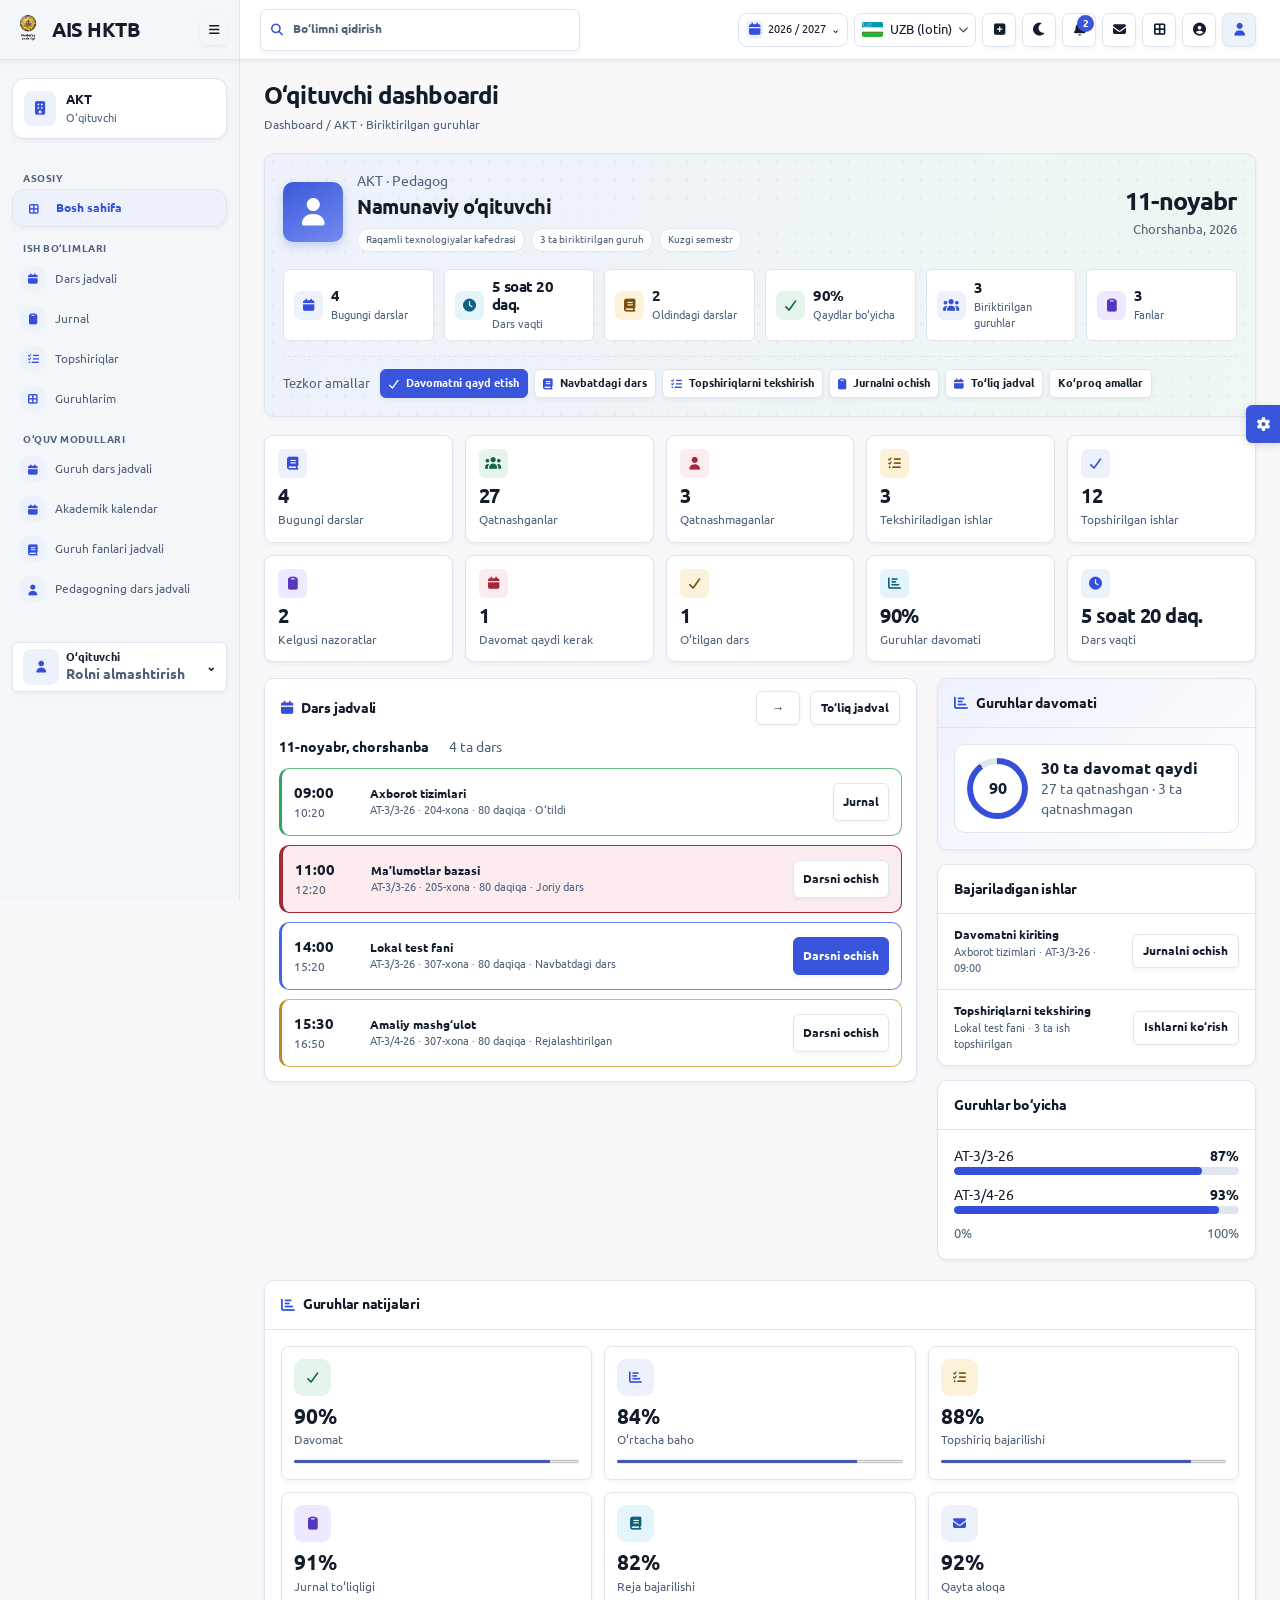
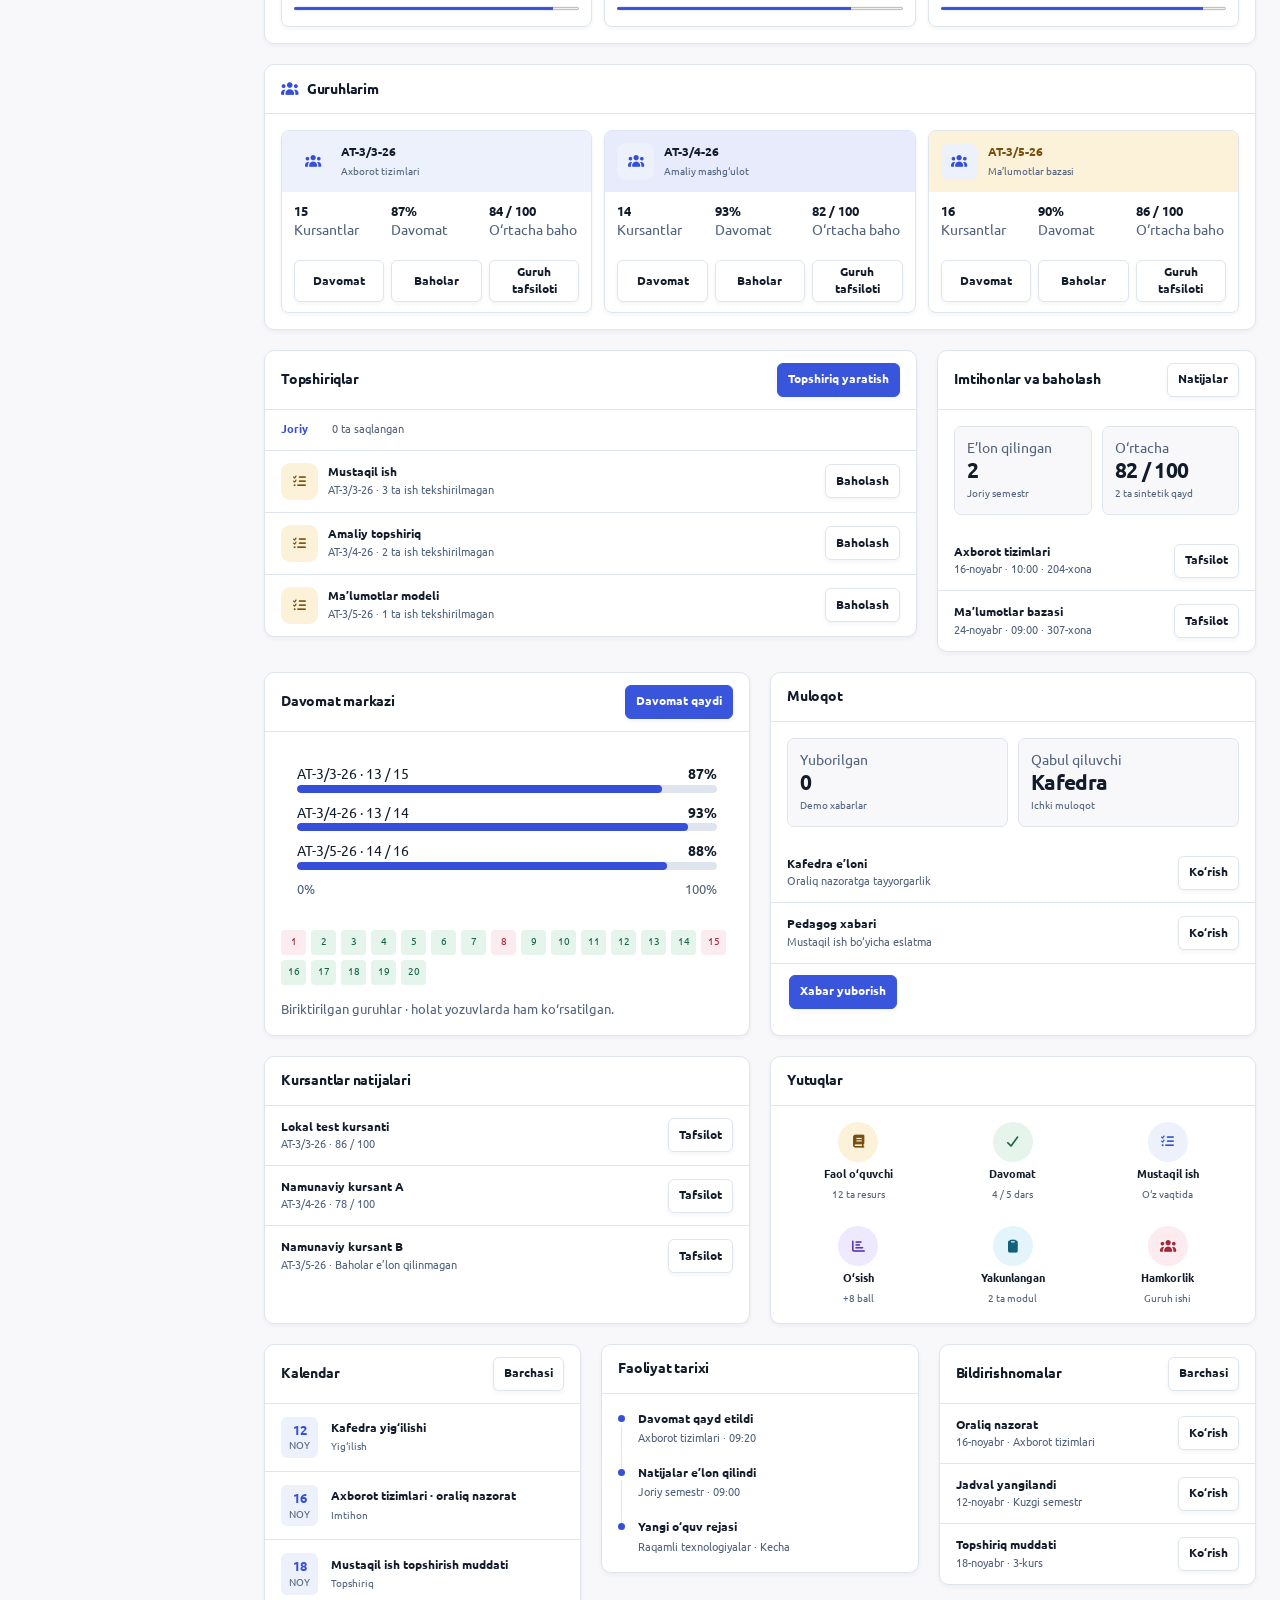
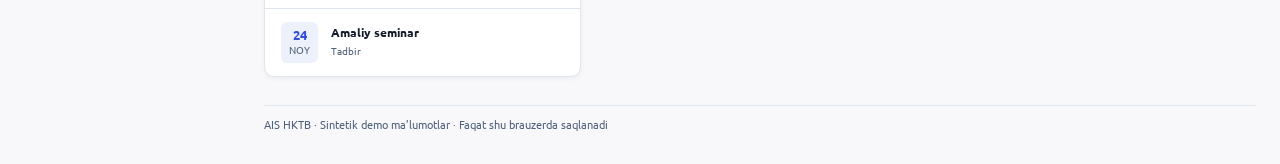
==== v0-export/index.html @ c4a70e9d "Add offline AIS dashboards, role-scoped modules and export bundle" ====
<!doctype html>
<html lang="uz">
  <meta charset="utf-8" />
  <meta name="viewport" content="width=device-width,initial-scale=1" />
  <title>AIS HKTB · Ta’lim boshqaruvi</title>
  <meta
    name="description"
    content="AIS HKTB — 12 rol, o‘quv modullari va mahalliy demo ma’lumotlari bilan internetsiz ishlaydigan ta’lim boshqaruvi prototipi."
  />
  <meta name="theme-color" content="#354fdb" />
  <style>
    @font-face {
      font-family: Ubuntu;
      src: url("assets/fonts/Ubuntu-Regular.woff2");
    }
    @font-face {
      font-family: Ubuntu;
      src: url("assets/fonts/Ubuntu-Bold.woff2");
      font-weight: 700;
    }
    :root {
      color-scheme: light;
      --bg: #f6f4f9;
      --paper: #fff;
      --ink: #231b32;
      --muted: #62576f;
      --line: #e2dce9;
      --accent: #6338a3;
      --soft: #efe7fa;
      --good: #235c48;
      --green: #e2f2e9;
      --warn: #785119;
      --amber: #faefd9;
      --rail: #ede8f3;
    }
    :root[data-night] {
      color-scheme: dark;
      --bg: #191521;
      --paper: #241e2e;
      --ink: #f4edf9;
      --muted: #c7bad3;
      --line: #463951;
      --accent: #dec3ff;
      --soft: #38274d;
      --good: #b8ead3;
      --green: #244435;
      --warn: #f9dda6;
      --amber: #493920;
      --rail: #211a2b;
    }
    * {
      box-sizing: border-box;
    }
    body {
      margin: 0;
      background: var(--bg);
      color: var(--ink);
      font:
        15px/1.48 Ubuntu,
        system-ui,
        sans-serif;
    }
    button,
    input,
    select,
    textarea {
      font: inherit;
      color: inherit;
    }
    button {
      cursor: pointer;
    }
    button,
    a,
    input,
    select,
    textarea,
    summary {
      outline-offset: 3px;
    }
    :focus-visible {
      outline: 2px solid var(--accent);
    }
    [hidden] {
      display: none !important;
    }
    a {
      color: var(--accent);
    }
    p,
    h1,
    h2,
    h3,
    dl,
    dd {
      margin: 0;
    }
    p + p {
      margin-top: 0.7em;
    }
    h1 {
      font-size: clamp(2.05rem, 4.5vw, 3.25rem);
      letter-spacing: -0.055em;
      line-height: 1.03;
      overflow-wrap: anywhere;
    }
    h2 {
      font-size: 1.2rem;
      letter-spacing: -0.025em;
    }
    h3 {
      font-size: 1rem;
    }
    small,
    .muted {
      color: var(--muted);
    }
    small {
      font-size: 0.85rem;
    }
    .skip {
      position: absolute;
      top: 8px;
      left: -500px;
      z-index: 9;
      background: var(--paper);
      padding: 12px;
    }
    .skip:focus {
      left: 10px;
    }
    .top {
      position: sticky;
      top: 0;
      z-index: 3;
      background: var(--paper);
      border-bottom: 1px solid var(--line);
      display: flex;
      align-items: center;
      justify-content: space-between;
      gap: 12px;
      padding: 8px clamp(12px, 2.6vw, 38px);
    }
    .brand,
    .tools,
    .cluster,
    .section-head,
    .titlebar,
    .tabs,
    .languages summary,
    .languages button {
      display: flex;
      align-items: center;
      gap: 10px;
    }
    .brand {
      font-weight: 700;
      white-space: nowrap;
    }
    .brand img {
      object-fit: contain;
    }
    .tools {
      flex-wrap: wrap;
      justify-content: flex-end;
    }
    .tools select {
      max-width: 310px;
    }
    .tools select,
    .btn,
    .languages summary,
    input,
    textarea {
      border: 1px solid var(--line);
      background: var(--paper);
      border-radius: 9px;
      min-height: 44px;
      padding: 8px 12px;
    }
    .btn {
      display: inline-flex;
      align-items: center;
      justify-content: center;
      gap: 7px;
      text-align: center;
      text-decoration: none;
      font-weight: 700;
    }
    .btn:hover,
    .languages button:hover,
    .nav button:hover {
      background: var(--soft);
      color: var(--ink);
    }
    .primary {
      background: #6338a3;
      color: #fff;
      border-color: #6338a3;
    }
    .primary:hover {
      background: #542991;
      color: #fff;
    }
    .plain {
      color: var(--accent);
    }
    .icon {
      min-width: 44px;
      padding: 7px;
      font-size: 1.15rem;
    }
    .period {
      font-size: 0.82rem;
      white-space: nowrap;
      color: var(--muted);
    }
    .flag {
      object-fit: cover;
      border-radius: 2px;
    }
    .languages {
      position: relative;
    }
    .languages summary {
      cursor: pointer;
      list-style: none;
      white-space: nowrap;
    }
    .languages summary::-webkit-details-marker {
      display: none;
    }
    .languages .options {
      position: absolute;
      right: 0;
      top: calc(100% + 6px);
      min-width: 155px;
      background: var(--paper);
      padding: 5px;
      border: 1px solid var(--line);
      border-radius: 10px;
      box-shadow: 0 8px 24px #22133b20;
    }
    .languages button {
      width: 100%;
      min-height: 44px;
      padding: 6px 10px;
      border: 0;
      border-radius: 6px;
      background: transparent;
      text-align: left;
    }
    .frame {
      display: grid;
      grid-template-columns: 218px minmax(0, 1fr);
      min-height: calc(100dvh - 62px);
    }
    .frame.folded {
      grid-template-columns: minmax(0, 1fr);
    }
    .frame.folded aside {
      display: none;
    }
    aside {
      background: var(--rail);
      border-right: 1px solid var(--line);
      padding: 23px 14px;
    }
    .nav {
      display: grid;
      gap: 6px;
    }
    .nav button {
      border: 0;
      border-radius: 8px;
      min-height: 44px;
      text-align: left;
      padding: 8px 10px;
      background: transparent;
      font-weight: 700;
      display: flex;
      align-items: center;
      gap: 9px;
    }
    .nav button[aria-current] {
      background: var(--paper);
      color: var(--accent);
      box-shadow: inset 3px 0 var(--accent);
    }
    .nav b {
      font-size: 1.1rem;
      min-width: 22px;
      text-align: center;
    }
    .role-name {
      margin: 0 9px 17px;
      font-size: 0.85rem;
      color: var(--muted);
    }
    main {
      min-width: 0;
      width: 100%;
      max-width: 1500px;
      margin-inline: auto;
      padding: clamp(18px, 3.5vw, 54px);
      padding-top: 31px;
    }
    .titlebar {
      justify-content: space-between;
      align-items: flex-end;
      flex-wrap: wrap;
      margin: 14px 0 26px;
    }
    .titlebar > div {
      min-width: 0;
    }
    .titlebar p {
      margin-top: 8px;
      color: var(--muted);
    }
    .crumb {
      color: var(--accent);
      font-weight: 700;
      font-size: 0.85rem;
    }
    .grid {
      display: grid;
      grid-template-columns: minmax(0, 1.65fr) minmax(0, 1fr);
      gap: 18px;
      align-items: start;
    }
    .pair {
      grid-template-columns: repeat(2, minmax(0, 1fr));
      align-items: stretch;
    }
    .span {
      grid-column: 1/-1;
    }
    .panel {
      background: var(--paper);
      border: 1px solid var(--line);
      border-radius: 14px;
      min-width: 0;
      overflow: hidden;
    }
    .section-head {
      justify-content: space-between;
      flex-wrap: wrap;
      min-height: 62px;
      padding: 13px 18px;
      border-bottom: 1px solid var(--line);
    }
    .section-head h2 {
      margin-right: auto;
    }
    .body {
      padding: 16px 18px;
    }
    .stack {
      display: grid;
      gap: 18px;
      min-width: 0;
    }
    .bounded {
      max-height: 320px;
      overflow: auto;
      overscroll-behavior: contain;
    }
    .compact {
      max-height: 210px;
    }
    .foot {
      padding: 11px 18px;
      border-top: 1px solid var(--line);
    }
    .notice {
      margin-top: 20px;
      font-size: 0.82rem;
      color: var(--muted);
    }
    .row {
      display: flex;
      align-items: center;
      justify-content: space-between;
      gap: 12px;
      padding: 12px 18px;
      min-height: 56px;
      border-bottom: 1px solid var(--line);
    }
    .row:last-child {
      border-bottom: 0;
    }
    .row > div {
      min-width: 0;
      overflow-wrap: anywhere;
    }
    .row small {
      display: block;
      margin-top: 2px;
    }
    .row .btn {
      flex-shrink: 0;
    }
    .status {
      display: inline-block;
      white-space: nowrap;
      border-radius: 6px;
      padding: 4px 8px;
      font-size: 0.81rem;
      font-weight: 700;
      background: var(--soft);
      color: var(--accent);
    }
    .green {
      background: var(--green);
      color: var(--good);
    }
    .amber {
      background: var(--amber);
      color: var(--warn);
    }
    .facts {
      display: flex;
      flex-wrap: wrap;
      gap: 8px 20px;
      padding: 12px 18px;
      color: var(--muted);
      font-size: 0.9rem;
    }
    .facts strong {
      color: var(--ink);
    }
    .empty {
      padding: 24px 18px;
      color: var(--muted);
    }
    .empty strong {
      display: block;
      color: var(--ink);
    }
    .schedule .section-head {
      background: var(--soft);
    }
    .time-row {
      display: grid;
      grid-template-columns: 68px 1fr auto;
      gap: 15px;
      align-items: center;
      padding: 15px 18px;
      border-bottom: 1px solid var(--line);
      min-height: 80px;
    }
    .time-row time {
      font-size: 1.05rem;
      font-weight: 700;
      font-variant-numeric: tabular-nums;
    }
    .time-row time small,
    .time-row h3 + small {
      display: block;
      font-weight: 400;
    }
    .time-row.featured {
      box-shadow: inset 4px 0 var(--accent);
      background: var(--soft);
    }
    .time-row h3 {
      overflow-wrap: anywhere;
    }
    .measure {
      display: grid;
      gap: 10px;
    }
    .measure label {
      display: flex;
      justify-content: space-between;
      gap: 8px;
      font-size: 0.9rem;
    }
    .measure progress {
      width: 100%;
      height: 8px;
      display: block;
      accent-color: #8756c4;
    }
    .measure .axis {
      display: flex;
      justify-content: space-between;
      color: var(--muted);
      font-size: 0.8rem;
    }
    .feature {
      background: var(--soft);
      padding: 18px;
      border-radius: 12px;
    }
    .feature strong {
      display: block;
      font-size: 2.35rem;
      letter-spacing: -0.06em;
      line-height: 1.15;
    }
    .board {
      display: grid;
      grid-template-columns: repeat(3, minmax(0, 1fr));
      gap: 1px;
      background: var(--line);
    }
    .board > div {
      min-width: 0;
      background: var(--paper);
    }
    .board h3 {
      padding: 12px 18px;
      background: var(--soft);
    }
    .tabs {
      flex-wrap: wrap;
      margin-bottom: 17px;
    }
    .tabs .btn[aria-current] {
      color: var(--accent);
      background: var(--soft);
      border-color: var(--accent);
    }
    .registry {
      overflow: auto;
    }
    .registry table {
      width: 100%;
      border-collapse: collapse;
      text-align: left;
    }
    .registry th,
    .registry td {
      padding: 11px 16px;
      border-bottom: 1px solid var(--line);
    }
    .registry th {
      background: var(--soft);
      font-size: 0.84rem;
    }
    .registry td:first-child {
      overflow-wrap: anywhere;
    }
    .registry tr:last-child td {
      border-bottom: 0;
    }
    .table-scroll {
      max-height: 340px;
      overflow: auto;
    }
    .table-scroll th {
      position: sticky;
      top: 0;
    }
    .search {
      width: min(100%, 270px);
    }
    .map-area {
      display: grid;
      place-items: center;
      position: relative;
      background: var(--soft);
      padding: 10px 12px;
      min-height: 260px;
    }
    .map-area svg {
      display: block;
      width: min(100%, 490px);
      height: 250px;
    }
    .map-area path {
      fill: var(--line);
      stroke: var(--paper);
      stroke-width: 2;
      filter: blur(0.9px);
    }
    .map-area path.highlight {
      fill: #a47bd7;
      stroke: #623e91;
      filter: none;
    }
    .map-area circle {
      fill: #632f9d;
      stroke: white;
      stroke-width: 3;
    }
    .map-area text {
      fill: var(--ink);
      font-weight: 700;
      font-size: 24px;
    }
    .address {
      border-top: 1px solid var(--line);
      padding: 12px 18px;
    }
    .institution-grid {
      grid-template-columns: minmax(0, 1.2fr) minmax(0, 1fr);
      align-items: stretch;
    }
    .institution-grid > .panel {
      display: flex;
      flex-direction: column;
    }
    .map-area {
      flex: 1;
    }
    dialog {
      background: var(--paper);
      color: var(--ink);
      border: 1px solid var(--line);
      border-radius: 14px;
      width: min(550px, calc(100% - 24px));
      max-height: calc(100dvh - 30px);
      padding: 0;
    }
    dialog::backdrop {
      background: #22132b83;
    }
    dialog form label {
      display: grid;
      gap: 6px;
      font-weight: 700;
    }
    dialog textarea {
      width: 100%;
      min-height: 110px;
      resize: vertical;
    }
    .message {
      white-space: pre-wrap;
      overflow-wrap: anywhere;
    }
    .toast {
      color: var(--good);
      font-weight: 700;
      padding: 6px 0;
    }
    .toast:empty {
      display: none;
    }
    @media (max-width: 1080px) {
      .frame {
        grid-template-columns: 180px minmax(0, 1fr);
      }
      .top {
        position: relative;
      }
      .period {
        white-space: normal;
      }
      main {
        padding-inline: 24px;
      }
      .grid {
        gap: 12px;
      }
      .section-head,
      .body,
      .row {
        padding-inline: 13px;
      }
    }
    @media (max-width: 810px) {
      .frame {
        display: block;
      }
      aside {
        border-right: 0;
        border-bottom: 1px solid var(--line);
        padding: 8px 12px;
      }
      .role-name {
        display: none;
      }
      .nav {
        display: flex;
        flex-wrap: wrap;
        gap: 3px;
      }
      .nav button {
        font-size: 0.88rem;
      }
      .grid,
      .pair,
      .institution-grid {
        grid-template-columns: minmax(0, 1fr);
      }
      .span {
        grid-column: auto;
      }
      .top {
        flex-wrap: wrap;
      }
      .tools {
        justify-content: flex-start;
      }
      .tools select {
        max-width: min(300px, 100%);
      }
      main {
        padding-inline: 15px;
      }
      .board {
        grid-template-columns: minmax(0, 1fr);
      }
      .board > div {
        display: grid;
        align-content: start;
      }
      .map-area {
        min-height: 220px;
      }
      .map-area svg {
        height: 220px;
      }
    }
    .map-area svg {
      height: clamp(220px, 26vw, 320px);
    }
    @media (max-width: 420px) {
      .tools select {
        max-width: 100%;
        flex: 1 1 100%;
      }
      .period {
        order: 2;
      }
      .time-row {
        grid-template-columns: 55px minmax(0, 1fr);
        gap: 8px;
        padding-inline: 13px;
      }
      .time-row > .btn {
        grid-column: 2;
        justify-self: start;
      }
      .row {
        flex-wrap: wrap;
      }
      .registry th,
      .registry td {
        padding: 8px 7px;
        font-size: 0.82rem;
      }
      .registry .btn {
        padding-inline: 6px;
      }
      .registry .status {
        white-space: normal;
      }
    }
  </style>
  <link rel="stylesheet" href="base.css" />
  <link rel="stylesheet" href="dashboard.css" />
  <link rel="stylesheet" href="features.css" />
  <a class="skip" href="#main">Asosiy mazmunga o‘tish</a>
  <header class="top">
    <div class="brand-area">
      <div class="brand">
        <img
          src="assets/mo-logo-compact.png"
          width="38"
          height="38"
          alt=""
        /><span>AIS HKTB</span>
      </div>
      <button
        id="toggle"
        class="btn icon"
        type="button"
        aria-label="Yon menyu"
        aria-controls="rail"
        aria-expanded="true"
      >
        <span class="glyph" aria-hidden="true">&#xf0c9;</span>
      </button>
    </div>
    <button
      class="btn global-search"
      type="button"
      data-action="search"
      aria-label="Bo‘limni qidirish"
    >
      <span class="glyph" aria-hidden="true">&#xf002;</span
      ><span>Bo‘limni qidirish</span>
    </button>
    <div class="tools">
      <button
        type="button"
        class="period"
        data-action="period"
        aria-label="O‘quv davrini tanlash"
      >
        <span class="glyph" aria-hidden="true">&#xf133;</span
        ><span id="period-label">2026 / 2027</span
        ><span class="semester" id="period-semester">Kuzgi semestr</span
        ><span aria-hidden="true">⌄</span>
      </button>
      <details class="languages">
        <summary id="language"></summary>
        <div class="options" id="languages"></div>
      </details>
      <button
        class="btn icon"
        type="button"
        data-action="shortcuts"
        aria-label="Tezkor amallar"
      >
        <span class="glyph" aria-hidden="true">&#xf0fe;</span>
      </button>
      <button
        class="btn icon"
        id="theme"
        type="button"
        aria-label="Tungi rejim"
        aria-pressed="false"
      >
        <span class="glyph" aria-hidden="true">&#xf186;</span>
      </button>
      <button
        class="btn icon"
        id="inbox"
        type="button"
        aria-label="Bildirishnomalar"
        hidden
      >
        <span class="glyph" aria-hidden="true">&#xf0f3;</span
        ><span id="unread"></span>
      </button>
      <button
        class="btn icon"
        type="button"
        data-action="messages"
        aria-label="Xabarlar"
      >
        <span class="glyph" aria-hidden="true">&#xf0e0;</span>
      </button>
      <button
        class="btn icon"
        type="button"
        data-action="sections"
        aria-label="Bo‘limlar"
      >
        <span class="glyph" aria-hidden="true">&#xf009;</span>
      </button>
      <button
        class="btn icon"
        type="button"
        data-action="profile"
        aria-label="Profil"
      >
        <span class="glyph" aria-hidden="true">&#xf2bd;</span>
      </button>
      <details class="role-picker">
        <summary class="btn icon" aria-label="Maketdagi rolni tanlash">
          <span class="glyph" aria-hidden="true">&#xf007;</span>
        </summary>
        <label class="role-switch"
          >Rol<select id="role" aria-label="Maketdagi rol"></select
        ></label>
      </details>
    </div>
  </header>
  <div class="frame" id="frame">
    <aside id="rail">
      <div class="rail-context">
        <span class="glyph rail-emblem" aria-hidden="true">&#xf1ad;</span>
        <div>
          <strong id="rail-org">AIS HKTB</strong>
          <p id="role-name" class="role-name"></p>
        </div>
      </div>
      <nav class="nav" id="nav" aria-label="Rol menyusi"></nav>
      <button type="button" class="rail-account btn" data-action="role-picker">
        <span class="glyph" aria-hidden="true">&#xf007;</span
        ><span
          ><strong id="rail-account-name"></strong
          ><small>Rolni almashtirish</small></span
        ><span aria-hidden="true">⌄</span>
      </button>
    </aside>
    <main id="main" tabindex="-1">
      <div class="titlebar" id="title"></div>
      <p class="crumb" id="scope"></p>
      <p class="toast" id="feedback" role="status"></p>
      <div id="workspace"></div>
      <p class="notice">Dashboard maketi · namunaviy ma’lumotlar</p>
    </main>
  </div>
  <dialog id="dialog" aria-labelledby="dialog-title">
    <div class="section-head">
      <h2 id="dialog-title"></h2>
      <form method="dialog">
        <button class="btn" type="submit">Yopish</button>
      </form>
    </div>
    <div class="body" id="dialog-body"></div>
  </dialog>
  <script src="assets/js/prototype-uzbekistan-map.js"></script>
  <button
    type="button"
    class="settings-toggle"
    data-action="settings"
    aria-label="Dizayn sozlamalari"
  >
    <span class="glyph" aria-hidden="true">&#xf013;</span>
  </button>
  <script src="dashboard.js"></script>
  <script src="modules.js"></script>
  <script src="dashboard-sections.js"></script>
  <script src="translations.js"></script>
  <script src="app-features.js"></script>
</html>
---- v0-export/base.css ----
@font-face{font-family:DashboardIcons;src:url('assets/fonts/webfonts/fa-solid-900.woff2') format('woff2');font-display:block}
:root{--bg:#f7f8fb;--paper:#fff;--ink:#142136;--muted:#52627a;--line:#dce3ee;--accent:#2c4ec4;--soft:#edf2fe;--good:#166347;--green:#e5f5eb;--warn:#78500d;--amber:#fcf1d9;--rail:#f3f6f9;--primary:#3155d6;--hero:#eff4ff;--red:#a32838;--rose:#fcebef;--shadow:0 2px 5px #1526440b}
:root[data-night]{--bg:#181818;--paper:#242424;--ink:#f0f2f5;--muted:#b6bcc4;--line:#393939;--accent:#83bfff;--soft:#253649;--good:#9adeb2;--green:#21372b;--warn:#f4d396;--amber:#3a3020;--rail:#202020;--primary:#1264ad;--hero:#212d39;--red:#ffafbb;--rose:#41272d;--shadow:none}
body{font:15px/1.45 system-ui,"Segoe UI",sans-serif}
.glyph{font:normal 1em/1 DashboardIcons;display:inline-block;text-align:center}
.top{--nav-width:236px;gap:12px;padding:0 22px 0 0;min-height:62px;justify-content:flex-start;box-shadow:var(--shadow)}
.brand-area{width:var(--nav-width);flex:none;align-self:stretch;display:flex;align-items:center;justify-content:space-between;padding:8px 13px;border-right:1px solid var(--line);background:var(--rail)}
.brand{font-size:1.15rem;letter-spacing:-.025em;gap:7px}.brand img{width:36px;height:36px}
.tools{margin-inline-start:auto;gap:7px;min-width:0}.tools select{max-width:235px;background:transparent;min-height:38px;border:0;padding:5px 7px}
.global-search{min-width:175px;justify-content:flex-start;color:var(--muted);font-weight:500;gap:10px}
.period,.role-switch{display:inline-flex;align-items:center;gap:8px;padding:0 9px;min-height:44px;border:1px solid var(--line);border-radius:9px;color:var(--ink);background:var(--paper)}
.period .glyph,.role-switch .glyph,.global-search .glyph{color:var(--accent)}.semester{font-size:.8rem;color:var(--muted);border-left:1px solid var(--line);padding-left:8px}
.languages summary{gap:7px}.languages summary .glyph{font-size:.74rem;color:var(--muted)}
#inbox{position:relative}#unread:not(:empty){position:absolute;inset:1px 1px auto auto;min-width:17px;border-radius:20px;background:var(--primary);color:#fff;font-size:.65rem;line-height:17px}
.frame{grid-template-columns:236px minmax(0,1fr);min-height:calc(100dvh - 62px)}
aside{padding:19px 12px}.rail-context{display:flex;gap:10px;align-items:center;background:var(--paper);border:1px solid var(--line);border-radius:10px;padding:10px;margin-bottom:20px;box-shadow:var(--shadow)}
.rail-emblem{background:var(--soft);color:var(--accent);border-radius:8px;padding:11px;flex:none}.rail-context>div{min-width:0}.role-name{display:block;margin:2px 0 0;font-size:.78rem;color:var(--muted);overflow-wrap:anywhere}
.nav button{font-weight:600;color:var(--muted);padding-inline:10px}.nav button b{display:grid;place-items:center;width:29px;height:29px;flex:none;border-radius:7px;background:var(--soft);color:var(--accent);font-size:.86rem}
.nav button[aria-current]{background:var(--soft);color:var(--accent);box-shadow:inset 3px 0 var(--accent)}
main{max-width:1600px;padding:22px clamp(16px,2vw,30px) 30px}.titlebar{margin:0 0 3px;align-items:center}h1{font-size:clamp(1.65rem,3vw,2.2rem);letter-spacing:-.045em;line-height:1.15}.titlebar p{margin-top:5px}
.crumb{color:var(--muted);font-weight:500;margin-bottom:16px}.panel{border-radius:12px;box-shadow:var(--shadow)}.section-head{min-height:56px}.section-head h2{font-size:1.02rem;display:flex;align-items:center;gap:8px}.section-head .glyph{color:var(--accent)}
.grid,.stack{gap:14px}.btn{font-weight:600;box-shadow:var(--shadow)}.primary{background:var(--primary);border-color:var(--primary);color:#fff}.primary:hover{background:var(--primary);color:#fff;filter:brightness(.93)}
.btn:focus-visible{outline:2px solid var(--accent)}.row{min-height:62px}.row h3{font-size:.93rem}.row small{font-size:.8rem}.feature strong{font-size:1.95rem}
.measure progress{appearance:none;border:0;overflow:hidden;border-radius:12px;background:var(--line)}.measure progress::-webkit-progress-bar{background:var(--line)}.measure progress::-webkit-progress-value{background:var(--accent);border-radius:12px}
.overview{margin-bottom:14px}.welcome{padding:17px 18px 14px;background:linear-gradient(110deg,var(--hero),var(--paper));border:1px solid var(--line);border-radius:13px;box-shadow:var(--shadow);margin-bottom:14px}
.welcome-head{display:flex;gap:13px;align-items:center;justify-content:space-between}.welcome-person{display:flex;align-items:center;gap:12px}.welcome-person>div{min-width:0}.welcome-head h2{font-size:1.35rem;overflow-wrap:anywhere}.avatar-symbol{background:var(--soft);color:var(--accent);border:1px solid var(--line);width:54px;height:54px;border-radius:11px;display:grid;place-items:center;flex:none;font-size:1.2rem}.welcome-date{text-align:right;color:var(--muted);font-size:.83rem}.welcome-date strong{display:block;color:var(--ink);font-size:1.02rem}
.hero-facts{display:flex;gap:6px;flex-wrap:wrap;margin-top:4px}.hero-facts .status{background:var(--paper);border:1px solid var(--line);color:var(--muted);font-weight:500}
.quick{display:flex;align-items:center;gap:7px;flex-wrap:wrap;margin-top:13px;padding-top:11px;border-top:1px dashed var(--line)}.quick>.label{color:var(--muted);font-size:.83rem;margin-right:4px}
.stats-strip{display:grid;grid-template-columns:repeat(auto-fit,minmax(min(164px,100%),1fr));gap:11px}
.stat-card{display:flex;align-items:center;gap:11px;min-width:0;min-height:76px;padding:11px 13px;background:var(--paper);border:1px solid var(--line);border-radius:11px;box-shadow:var(--shadow)}
.stat-icon{display:grid;place-items:center;width:37px;height:37px;flex:none;border-radius:9px;background:var(--soft);color:var(--accent)}.stat-icon.green{background:var(--green);color:var(--good)}.stat-icon.amber{background:var(--amber);color:var(--warn)}
.stat-card strong{display:block;font-size:1.35rem;line-height:1.14;letter-spacing:-.03em}.stat-card small{display:block;font-size:.78rem;margin-top:3px;overflow-wrap:anywhere}
.schedule .section-head{background:var(--paper)}.schedule-list{display:grid;gap:9px;padding:0 14px 14px}.schedule .facts{padding:10px 14px}.time-row{border:1px solid var(--line);border-left:4px solid var(--accent);border-radius:10px;background:var(--paper);padding:10px 12px;min-height:65px;grid-template-columns:64px minmax(0,1fr) auto;gap:12px}
.time-row.featured{background:var(--soft);box-shadow:none}.time-row.done{border-left-color:var(--good)}.time-row.planned{border-left-color:var(--warn)}.time-row h3{font-size:.94rem}.time-row time{font-size:.95rem}.time-row time small{font-size:.75rem}.time-row .btn{min-height:38px;padding:6px 9px}
.schedule-side .panel:first-child{border-top:3px solid var(--accent)}.map-area{background:var(--soft)}.map-area path.highlight{fill:#4189d9;stroke:var(--accent)}.map-area circle{fill:#1264ad}.registry th{background:var(--soft)}.search-results{display:grid;gap:7px}
@media(max-width:1180px){.top{--nav-width:198px}.frame{grid-template-columns:198px minmax(0,1fr)}.global-search{min-width:44px}.global-search span:last-child{display:none}.tools select{max-width:175px}}
@media(max-width:850px){.top{padding:8px 12px;gap:8px;position:relative;flex-wrap:wrap;justify-content:space-between}.brand-area{width:auto;padding:0;border:0;background:transparent;gap:9px}.top .tools{width:100%;justify-content:flex-start;margin:0}.frame{display:block}aside{padding:8px 12px}.rail-context{display:none}.nav{display:flex;flex-wrap:wrap;gap:4px}.nav button{font-size:.84rem;padding:3px 6px}.nav button b{width:24px;height:24px}.grid,.pair,.institution-grid{grid-template-columns:minmax(0,1fr)}main{padding:17px 13px}.stats-strip{grid-template-columns:repeat(2,minmax(0,1fr))}.tools select{max-width:min(230px,100%)}}
@media(max-width:450px){.tools{display:grid;grid-template-columns:minmax(0,1fr) auto auto;align-items:center}.role-switch{grid-column:1/-1}.tools select{width:100%;max-width:none}.period{padding:5px 7px;min-height:44px;gap:5px;flex-wrap:wrap;font-size:.77rem}.semester{padding-left:5px}.welcome-date{display:none}.stat-card{padding:8px;gap:7px}.stat-icon{width:30px;height:30px}.stat-card strong{font-size:1.13rem}.time-row{grid-template-columns:53px minmax(0,1fr);gap:7px}.time-row>.btn{grid-column:2;justify-self:start}.section-head{gap:6px}.global-search{padding-inline:10px}}
@media(max-width:450px){.tools .period{order:0;display:grid;grid-template-columns:auto 1fr;column-gap:5px;row-gap:0}.tools .semester{grid-column:2;border:0;padding:0}.languages summary{padding-inline:8px}.tools:has(#inbox:not([hidden])){grid-template-columns:minmax(0,1fr) auto auto auto}.tools:has(#inbox:not([hidden])) .languages summary>span:not(.glyph){display:none}}
---- v0-export/dashboard.css ----
:root{--bg:#f8f8fb;--paper:#fff;--ink:#121c2a;--muted:#50627b;--line:#dfe5ee;--accent:#354fdb;--soft:#edf1fc;--rail:#f4f7fa;--primary:#3855db;--hero:#eef1fb;--shadow:0 2px 4px #1723380d}
:root[data-night]{--bg:#181818;--paper:#242424;--ink:#f0f2f5;--muted:#bdc4cd;--line:#393939;--accent:#82bbff;--soft:#253549;--rail:#202020;--primary:#1167b3;--hero:#202b36;--shadow:none}
body{font-size:14px}.top{--nav-width:280px;gap:8px;min-height:60px;padding-right:24px}.brand-area{padding:6px 11px}.brand{font-size:1.35rem}.brand img{width:34px;height:34px}.global-search{width:min(25vw,320px);margin-left:16px;height:42px}.tools{gap:8px}.tools>.icon,.role-picker>summary,.languages summary{min-width:42px;min-height:42px}.period{min-height:42px}.period>.glyph{background:var(--soft);padding:6px;border-radius:6px}.period>span:not(.glyph){font-size:.82rem}.role-picker{position:relative}.role-picker summary{list-style:none;background:var(--soft);color:var(--accent)}.role-picker summary::-webkit-details-marker{display:none}.role-picker .role-switch{position:absolute;right:0;top:calc(100% + 8px);width:max-content;max-width:calc(100vw - 24px);padding:8px 12px;box-shadow:var(--shadow);z-index:4}.role-picker select{max-width:225px!important}.tools:has(#inbox:not([hidden])) .languages summary>span:not(.glyph){display:inline}
.frame{grid-template-columns:280px minmax(0,1fr)}#rail{display:flex;flex-direction:column;gap:12px;position:sticky;top:60px;align-self:start;min-height:calc(100dvh - 60px);padding:24px 12px 12px}.rail-context{margin:0 0 8px;padding:11px;min-height:58px;border-radius:12px}.rail-emblem{font-size:.85rem}.nav{gap:5px}.nav-caption{font-size:.7rem;font-weight:700;letter-spacing:.055em;color:var(--muted);margin:3px 11px 1px}.nav button{min-height:43px;font-weight:500}.nav button:first-of-type{border:1px solid var(--line);border-radius:12px;background:var(--paper);box-shadow:var(--shadow);color:var(--ink);font-weight:650}.nav button[aria-current]{background:var(--soft);color:var(--accent);box-shadow:var(--shadow)}.nav button b{width:32px;height:32px;border-radius:10px}.nav button.nav-sub{min-height:34px;padding:5px 10px 5px 25px}.rail-account{margin-top:auto;text-align:left;justify-content:flex-start;padding:8px 10px;min-height:58px}.rail-account>.glyph{display:grid;place-items:center;width:36px;height:36px;background:var(--soft);color:var(--accent);border-radius:8px;flex:none}.rail-account strong,.rail-account small{display:block}.rail-account span:last-child{margin-left:auto}
main{padding:23px 24px 30px;max-width:1640px}h1{font-size:clamp(1.65rem,3vw,2.05rem)}.titlebar{margin-bottom:6px}.crumb{margin-bottom:24px;font-size:.86rem}.panel{border-radius:16px}.section-head{min-height:52px}.section-head h2{font-size:1rem}.overview{margin-bottom:16px}
.welcome{padding:19px 20px 17px;border-radius:16px;margin-bottom:16px;background:radial-gradient(circle at 8px 8px,#6374b219 1px,transparent 1px) 0 0/18px 18px,linear-gradient(106deg,var(--hero),#eef7f3)}[data-night] .welcome{background:radial-gradient(circle at 8px 8px,#8facc01f 1px,transparent 1px) 0 0/18px 18px,linear-gradient(106deg,var(--hero),var(--paper))}.welcome-head{min-height:82px}.welcome-person{gap:14px}.avatar-symbol{width:74px;height:74px;background:linear-gradient(150deg,#3a59da,#748bf0);border:0;color:#fff;font-size:1.75rem;border-radius:10px;box-shadow:0 4px 10px #3157d238}.welcome-head h2{font-size:1.4rem}.welcome-date strong{font-size:1.55rem;letter-spacing:-.04em}.hero-facts{margin-top:7px}.hero-facts .status{border-radius:30px}.hero-strip{margin-top:17px;grid-template-columns:repeat(6,minmax(0,1fr))}.hero-strip .stat-card{min-height:60px;padding:8px 10px;gap:8px;box-shadow:none}.hero-strip .stat-icon{width:29px;height:29px;border-radius:7px}.hero-strip strong{font-size:.95rem}.hero-strip small{font-size:.71rem}.quick{margin-top:15px;padding-top:12px}.quick .btn{min-height:35px;padding:5px 9px;font-size:.8rem}.quick .glyph{color:var(--accent)}.quick .primary .glyph{color:#fff}
.metric-grid{grid-template-columns:repeat(5,minmax(0,1fr));gap:11px}.metric-grid .stat-card{display:grid;gap:7px;min-height:102px;padding:12px 13px;border-radius:15px;align-content:start}.metric-grid .stat-icon{width:34px;height:34px;border-radius:10px}.metric-grid strong{font-size:1.35rem}.metric-grid small{font-size:.76rem}.stat-icon.rose{background:var(--rose);color:var(--red)}.stat-icon.violet{background:#eee9ff;color:#5736bf}.stat-icon.cyan{background:#e3f5fa;color:#12607c}[data-night] .stat-icon.violet{background:#382d51;color:#ccb9ff}[data-night] .stat-icon.cyan{background:#203942;color:#9bdded}
.schedule-side{grid-template-columns:minmax(0,2.05fr) minmax(0,1fr);gap:16px}.schedule-side .panel:first-child{border-top:1px solid var(--line)}.schedule .section-head{border-bottom:0}.schedule .facts{padding-top:0}.time-row{border-color:#91b0ff;border-left:3px solid #4564e1;min-height:66px}.time-row.done{border-color:#69b98b;border-left-color:#2fa568}.time-row.featured{border-color:#6b87e6;border-left-color:#4263eb;background:var(--paper)}.time-row.planned{border-color:#dab461;border-left-color:#bd8826}.schedule-summary{display:grid;grid-template-columns:repeat(4,minmax(0,1fr));gap:7px;padding:0 14px 11px}.schedule-summary>div{text-align:center;border:1px solid var(--line);border-left:3px solid var(--accent);padding:6px 2px;border-radius:8px}.schedule-summary strong,.schedule-summary small{display:block}.schedule-summary small{font-size:.72rem}.schedule-summary .green{border-left-color:#2fa568}.schedule-summary .amber{border-left-color:#bd8826}
.insights{background:linear-gradient(140deg,var(--soft),var(--paper))}.insight-lead{display:flex;align-items:center;gap:13px;padding:12px;background:var(--paper);border:1px solid var(--line);border-radius:11px}.dial{width:61px;height:61px;flex:none;border-radius:100%;display:grid;place-items:center;background:conic-gradient(var(--accent) calc(var(--value)*1%),var(--line) 0)}.dial b{display:grid;place-items:center;width:49px;height:49px;border-radius:50%;background:var(--paper);font-size:1.02rem}.insights .body{display:grid;gap:12px}
.admin-intro{display:grid;grid-template-columns:minmax(0,1.15fr) minmax(0,1.85fr);align-items:center;gap:18px;margin-bottom:21px;padding:21px 20px;background:linear-gradient(105deg,var(--paper) 55%,var(--hero));border:1px solid var(--line);border-radius:16px;box-shadow:var(--shadow)}.admin-intro .avatar-symbol{width:62px;height:62px}.admin-intro h2{font-size:1.24rem}.admin-intro .quick{border:0;padding-top:0}.admin-intro .stats-strip{grid-template-columns:repeat(4,minmax(0,1fr))}.admin-intro .stat-card{align-content:start;display:grid;gap:9px;min-height:104px}.admin-intro .stat-card strong{font-size:1.1rem}
.admin-columns{display:grid;grid-template-columns:repeat(3,minmax(0,1fr));gap:16px;align-items:stretch}.admin-columns>.panel .body{padding-block:19px}.admin-columns .measure{gap:17px}.highlight-card{border-radius:15px;color:#fff;padding:15px 16px;min-height:153px;display:grid;align-content:space-between;gap:14px;background:radial-gradient(circle at 92% 11%,#ffffff22 0 21%,transparent 22%),linear-gradient(135deg,#108751,#126744);box-shadow:var(--shadow)}.highlight-card.blue{background:radial-gradient(circle at 92% 11%,#ffffff22 0 21%,transparent 22%),linear-gradient(135deg,#4b65d9,#2852ae)}.highlight-card h2{font-size:1.12rem}.highlight-card small{color:#fff}.highlight-card .btn{justify-self:start;background:#ffffff1d;border-color:#ffffff70;color:#fff;min-height:34px}.highlight-card .btn:hover{background:#ffffff33}.highlight-card .glyph{margin-right:5px}
.matrix{position:relative;min-height:184px;margin:9px 1px 0 25px;border-left:1px solid var(--line);border-bottom:1px solid var(--line);background:repeating-linear-gradient(to right,var(--line) 0 1px,transparent 1px 25%),repeating-linear-gradient(to bottom,var(--line) 0 1px,transparent 1px 25%)}.matrix i{position:absolute;left:calc(var(--x)*1%);bottom:calc(var(--y)*1%);width:11px;height:11px;border:2px solid var(--paper);border-radius:50%;background:#32945f;transform:translate(-50%,50%)}.matrix i.warn{background:#cd8b25}.matrix-axis{display:flex;justify-content:space-between;margin:4px 0 0 25px;color:var(--muted);font-size:.72rem}.matrix-caption{font-size:.8rem;color:var(--muted);margin-top:7px}
@media(max-width:1220px){.top{--nav-width:228px}.frame{grid-template-columns:228px minmax(0,1fr)}.top{padding-right:12px}.top .global-search{width:44px;justify-content:center;margin-left:5px}.top .global-search span:last-child{display:none}.hero-strip{grid-template-columns:repeat(3,minmax(0,1fr))}}
@media(max-width:930px){.top .tools{gap:5px}.tools .semester{display:none}.admin-intro{grid-template-columns:1fr}.admin-columns{grid-template-columns:repeat(2,minmax(0,1fr))}.admin-columns>.panel:last-child{grid-column:1/-1}.metric-grid{grid-template-columns:repeat(3,minmax(0,1fr))}}
@media(max-width:850px){.top{padding:7px 12px}.top .tools{width:auto;margin-left:auto;display:flex;flex-wrap:wrap;justify-content:flex-end}.top .brand-area{gap:8px}.frame{display:block}#rail{position:static;min-height:auto;padding:9px 12px}.rail-account{display:none}.nav-caption{display:none}.nav button.nav-sub{padding-inline:6px}.schedule-side{grid-template-columns:minmax(0,1fr)}main{padding-inline:14px}}
@media(max-width:540px){.top .tools{width:100%;margin-left:0;justify-content:flex-start}.top .period{order:0;display:flex;padding:5px 7px}.top .tools>.icon,.languages summary,.role-picker>summary{min-width:37px;padding-inline:6px}.tools:has(#inbox:not([hidden])) .languages summary>span:not(.glyph){display:none}.welcome{padding:13px}.avatar-symbol{width:54px;height:54px}.welcome-head h2{font-size:1.15rem}.welcome-head{min-height:60px}.hero-strip,.metric-grid,.admin-intro .stats-strip{grid-template-columns:repeat(2,minmax(0,1fr))}.metric-grid .stat-card{min-height:86px}.admin-columns{grid-template-columns:minmax(0,1fr)}.admin-columns>.panel:last-child{grid-column:auto}.schedule-summary{grid-template-columns:repeat(2,minmax(0,1fr))}}
.teacher-groups{display:grid;grid-template-columns:repeat(3,minmax(0,1fr));gap:12px}
.teacher-group,.teacher-indicator{min-width:0;border:1px solid var(--line);border-radius:12px;background:var(--paper);box-shadow:var(--shadow)}
.teacher-group{overflow:hidden}.group-head{display:flex;align-items:center;gap:10px;padding:12px;background:var(--soft)}
.group-head.blue{background:color-mix(in srgb,var(--primary) 12%,var(--paper))}.group-head.amber{background:var(--amber)}
.group-stats,.group-actions{display:grid;grid-template-columns:repeat(3,minmax(0,1fr));gap:7px;padding:10px 12px}
.group-stats strong,.group-stats small,.teacher-indicator strong,.teacher-indicator small{display:block}.group-actions .btn{padding:3px 4px;min-height:37px;font-size:.74rem;white-space:normal}
.teacher-indicator{padding:12px}.teacher-indicator strong{font-size:1.32rem;margin-top:5px}.teacher-indicator progress{width:100%;height:7px;accent-color:var(--accent)}
@media(max-width:1080px){.teacher-groups{grid-template-columns:repeat(2,minmax(0,1fr))}}
@media(max-width:570px){.teacher-groups{grid-template-columns:minmax(0,1fr)}}
---- v0-export/features.css ----
body {
  font-family: Ubuntu, "Segoe UI", sans-serif;
  font-size: 13px;
}
.top {
  min-height: 60px;
  height: 60px;
}
.top .global-search {
  width: 240px;
  flex: 1;
  max-width: 320px;
  margin-left: 12px;
  font-size: 12px;
}
.tools {
  flex-wrap: nowrap;
  gap: 6px;
}
.tools > .icon,
.role-picker > summary,
.languages summary {
  min-width: 34px;
  min-height: 34px;
  height: 34px;
  font-size: 13px;
  padding: 5px 7px;
  border-radius: 7px;
}
.period {
  min-height: 34px;
  height: 34px;
  gap: 5px;
  padding: 4px 7px;
  cursor: pointer;
}
.period > span:not(.glyph) {
  font-size: 11px;
}
.period .semester {
  display: none;
}
.period > .glyph {
  padding: 3px;
}
.brand {
  font-size: 20px;
}
.brand-area {
  width: 240px;
}
.frame {
  grid-template-columns: 240px minmax(0, 1fr);
}
#rail {
  height: calc(100dvh - 60px);
  min-height: 0;
  overflow-y: auto;
  scrollbar-width: thin;
  padding-top: 18px;
}
.nav {
  display: grid;
  gap: 2px;
}
.nav button {
  font-size: 12px;
  min-height: 38px;
  padding: 5px 8px;
  font-weight: 400;
  line-height: 1.35;
}
.nav button b {
  height: 26px;
  width: 26px;
  font-size: 11px;
  flex: none;
}
.nav button span {
  overflow-wrap: anywhere;
}
.nav-caption {
  font-size: 10px;
  margin-top: 13px;
}
.rail-account {
  margin-top: 22px;
  flex: none;
}
.rail-account strong {
  font-size: 11px;
}
.role-picker .role-switch {
  z-index: 6;
  display: grid;
  font-size: 12px;
  background: var(--paper);
}
.brand-area #toggle {
  min-width: 28px;
  min-height: 30px;
  border: 0;
  background: transparent;
  font-size: 12px;
  padding: 4px;
}
.role-name {
  font-size: 11px;
}
main {
  padding: 22px 24px 30px;
}
.titlebar h1 {
  font-size: 24px;
  font-weight: 700;
  letter-spacing: -0.035em;
}
.crumb {
  font-size: 12px;
  margin-bottom: 20px;
}
.btn {
  min-height: 34px;
  padding: 6px 10px;
  border-radius: 6px;
  font-size: 12px;
  line-height: 1.4;
}
.section-head {
  min-height: 49px;
  padding: 12px 16px;
}
.section-head h2 {
  font-size: 14px;
  letter-spacing: -0.015em;
}
.body {
  padding: 16px;
}
.panel {
  border-radius: 10px;
}
.row {
  padding: 12px 16px;
  min-height: 57px;
  gap: 10px;
}
.row h3 {
  font-size: 12px;
}
.row small {
  font-size: 11px;
}
.stack,
.grid {
  gap: 20px;
}
.welcome {
  border-radius: 10px;
  padding: 18px;
  margin-bottom: 18px;
}
.welcome-head {
  min-height: 70px;
}
.welcome-head h2 {
  font-size: 20px;
}
.avatar-symbol {
  width: 60px;
  height: 60px;
}
.hero-strip {
  gap: 10px;
}
.hero-strip .stat-card {
  border-radius: 6px;
  min-height: 55px;
}
.quick {
  gap: 6px;
}
.quick .btn {
  font-size: 11px;
  min-height: 29px;
  padding: 5px 8px;
}
.metric-grid {
  gap: 12px;
}
.metric-grid .stat-card {
  border-radius: 9px;
  min-height: 103px;
  padding: 13px;
}
.metric-grid .stat-card strong {
  font-size: 20px;
}
.metric-grid .stat-icon {
  height: 29px;
  width: 29px;
  border-radius: 6px;
}
.stat-card strong {
  overflow-wrap: anywhere;
}
.time-row {
  min-height: 68px;
}
.time-row h3 {
  font-size: 12px;
}
.time-row small {
  font-size: 11px;
}
.schedule-side {
  gap: 20px;
}
.schedule-side > .stack {
  gap: 14px;
}
.teacher-groups {
  gap: 12px;
}
.teacher-group,
.teacher-indicator {
  border-radius: 8px;
}
.group-head {
  padding: 12px;
}
.group-head h3 {
  font-size: 12px;
}
.group-head small {
  font-size: 10px;
}
.teacher-indicator strong {
  font-size: 21px;
}
.teacher-indicator small {
  font-size: 12px;
}
.admin-intro {
  padding: 18px;
  border-radius: 10px;
  grid-template-columns: minmax(0, 1fr) minmax(0, 1.6fr);
}
.admin-intro .stat-card {
  padding: 10px;
  min-height: 96px;
}
.admin-intro .stats-strip {
  gap: 8px;
}
.admin-intro h2 {
  font-size: 19px;
}
.admin-columns {
  gap: 20px;
}
.highlight-card {
  border-radius: 10px;
  min-height: 150px;
}
.matrix {
  min-height: 190px;
}
.map-area path {
  filter: none;
}
.dashboard-lower {
  margin-top: 20px;
}
.dashboard-lower:empty {
  display: none;
}
.three-columns {
  display: grid;
  grid-template-columns: repeat(3, minmax(0, 1fr));
  gap: 20px;
  align-items: start;
}
.column-chart {
  height: 215px;
  display: flex;
  gap: 24px;
  align-items: flex-end;
  justify-content: space-around;
  border-bottom: 1px solid var(--line);
  padding: 25px 10px 23px;
  margin: 10px 0 16px;
  background: repeating-linear-gradient(
    to top,
    transparent 0 24%,
    var(--line) 24.5% 25%
  );
}
.chart-column {
  height: 100%;
  flex: 1;
  max-width: 70px;
  display: flex;
  align-items: center;
  justify-content: flex-end;
  flex-direction: column;
  position: relative;
}
.chart-column i {
  display: block;
  width: 70%;
  border-radius: 5px 5px 0 0;
  background: #5269e4;
  min-height: 4px;
  opacity: 0.9;
}
.chart-column i.green {
  background: #2c9b71;
}
.chart-column > span {
  font-size: 11px;
  margin-bottom: 5px;
}
.chart-column > small {
  position: absolute;
  top: calc(100% + 6px);
  white-space: nowrap;
  font-size: 10px;
}
.chart-legend {
  display: flex;
  align-items: center;
  gap: 7px;
  flex-wrap: wrap;
  color: var(--muted);
  font-size: 11px;
}
.legend-dot {
  width: 8px;
  height: 8px;
  border-radius: 50%;
  background: #5269e4;
  display: inline-block;
}
.legend-dot.green {
  background: #2c9b71;
}
.legend-dot.amber {
  background: #c99422;
}
.heatmap-scroll {
  overflow: auto;
}
.heatmap {
  display: grid;
  grid-template-columns: 80px repeat(14, minmax(18px, 1fr));
  gap: 4px;
  min-width: 420px;
  margin-bottom: 14px;
  align-items: center;
}
.heatmap > small {
  font-size: 9px;
  text-align: center;
}
.heatmap > strong {
  font-size: 10px;
}
.heat-cell {
  min-height: 24px;
  font-size: 9px;
  display: grid;
  place-items: center;
  border-radius: 3px;
  background: var(--amber);
  color: var(--warn);
}
.heat-cell.level-1 {
  background: var(--green);
  color: var(--good);
}
.heat-cell.level-2 {
  background: #2c8d66;
  color: #fff;
}
.timeline {
  list-style: none;
  margin: 0;
  display: grid;
  gap: 17px;
}
.timeline li {
  position: relative;
  padding-left: 20px;
  font-size: 12px;
}
.timeline li:before {
  content: "";
  position: absolute;
  left: 0;
  top: 5px;
  width: 7px;
  height: 7px;
  border-radius: 50%;
  background: var(--accent);
}
.timeline li:after {
  content: "";
  position: absolute;
  left: 3px;
  top: 16px;
  width: 1px;
  height: calc(100% + 6px);
  background: var(--line);
}
.timeline li:last-child:after {
  display: none;
}
.timeline small {
  display: block;
  font-size: 11px;
  margin-top: 4px;
}
.event-row {
  display: flex;
  gap: 13px;
  align-items: center;
  padding: 13px 16px;
  border-bottom: 1px solid var(--line);
}
.event-row:last-child {
  border: 0;
}
.event-row time {
  width: 37px;
  text-align: center;
  flex: none;
  border-radius: 6px;
  padding: 4px;
  background: var(--soft);
  color: var(--accent);
}
.event-row time strong,
.event-row time small {
  display: block;
}
.event-row h3 {
  font-size: 12px;
}
.event-row small {
  font-size: 10px;
}
.task-tabs {
  display: flex;
  gap: 24px;
  border-bottom: 1px solid var(--line);
  padding: 12px 16px;
  font-size: 11px;
  color: var(--muted);
}
.task-tabs .active {
  color: var(--accent);
  font-weight: 700;
}
.grow {
  flex: 1;
}
.mini-stat-grid {
  display: grid;
  grid-template-columns: repeat(2, minmax(0, 1fr));
  gap: 10px;
}
.mini-stat-grid .feature {
  padding: 12px;
  background: var(--bg);
  border: 1px solid var(--line);
  border-radius: 7px;
}
.mini-stat-grid strong {
  font-size: 21px;
  letter-spacing: -0.03em;
}
.mini-stat-grid p {
  font-size: 10px;
  color: var(--muted);
  margin-top: 5px;
}
.achievement-grid {
  display: grid;
  grid-template-columns: repeat(3, minmax(0, 1fr));
  gap: 24px 12px;
}
.achievement-grid > div {
  display: flex;
  align-items: center;
  flex-direction: column;
  text-align: center;
  gap: 5px;
}
.achievement-grid .stat-icon {
  border-radius: 50%;
  width: 40px;
  height: 40px;
}
.achievement-grid strong {
  font-size: 11px;
}
.achievement-grid small {
  font-size: 10px;
}
.attendance-days {
  display: flex;
  flex-wrap: wrap;
  gap: 5px;
  margin: 15px 0;
}
.attendance-days span {
  width: 25px;
  height: 25px;
  display: grid;
  place-items: center;
  border-radius: 4px;
  font-size: 10px;
}
.attendance-days .present {
  background: var(--green);
  color: var(--good);
}
.attendance-days .absent {
  background: var(--rose);
  color: var(--red);
}
.subject-cards {
  display: grid;
  grid-template-columns: repeat(2, minmax(0, 1fr));
  gap: 12px;
}
.subject-cards article {
  border: 1px solid var(--line);
  border-radius: 8px;
  padding: 14px;
  display: grid;
  gap: 12px;
}
.subject-cards h3 {
  font-size: 13px;
}
.subject-cards strong {
  font-size: 24px;
}
.subject-cards progress {
  width: 100%;
  height: 7px;
  accent-color: var(--accent);
}
.foot {
  display: flex;
  flex-wrap: wrap;
  gap: 8px;
}
.module-toolbar {
  display: flex;
  align-items: flex-end;
  gap: 14px;
  flex-wrap: wrap;
  margin: 4px 0 20px;
  padding: 16px;
  background: var(--paper);
  border: 1px solid var(--line);
  border-radius: 9px;
}
.field {
  display: grid;
  gap: 7px;
  min-width: 0;
  font-weight: 500;
  font-size: 12px;
}
.field input,
.field select,
.field textarea {
  width: 100%;
  min-width: 0;
  min-height: 38px;
  border: 1px solid var(--line);
  border-radius: 6px;
  padding: 8px 10px;
  background: var(--paper);
  color: var(--ink);
  font-size: 12px;
}
.module-toolbar .field {
  min-width: 150px;
  flex: 1;
}
.module-toolbar input[type="search"] {
  min-width: 200px;
}
.module-toolbar .cluster {
  gap: 7px;
}
.module-toolbar .cluster strong {
  font-size: 12px;
}
.segmented {
  display: flex;
  gap: 3px;
  border: 1px solid var(--line);
  border-radius: 7px;
  padding: 3px;
}
.segmented .btn {
  min-height: 29px;
  border: 0;
}
.module-panel {
  margin-top: 20px;
}
.week-scroll {
  overflow: auto;
}
.week-board {
  display: grid;
  grid-template-columns: repeat(5, minmax(150px, 1fr));
  min-width: 780px;
}
.week-day {
  padding: 12px;
  border-right: 1px solid var(--line);
  min-width: 0;
}
.week-day:last-child {
  border: 0;
}
.week-day > h3 {
  font-size: 12px;
  margin-bottom: 15px;
}
.week-day > h3 small {
  display: block;
  font-size: 10px;
  margin-top: 3px;
}
.lesson-tile {
  width: 100%;
  display: grid;
  gap: 6px;
  text-align: left;
  padding: 11px 10px;
  border: 1px solid #bdcbf8;
  border-left: 3px solid #4a67de;
  background: var(--soft);
  border-radius: 6px;
  margin-bottom: 10px;
  min-height: 139px;
  color: var(--ink);
}
.lesson-tile time {
  font-size: 10px;
  font-weight: 700;
  color: var(--accent);
}
.lesson-tile strong {
  font-size: 12px;
}
.lesson-tile small,
.lesson-tile > span {
  font-size: 10px;
}
.lesson-tile.tone-0 {
  background: var(--green);
  border-color: color-mix(in srgb, var(--good) 30%, var(--paper));
  border-left-color: var(--good);
}
.lesson-tile.tone-2 {
  background: var(--amber);
  border-color: color-mix(in srgb, var(--warn) 30%, var(--paper));
  border-left-color: var(--warn);
}
.lesson-tile:hover {
  filter: brightness(0.96);
}
.block {
  display: block;
}
.form-grid {
  display: grid;
  grid-template-columns: repeat(2, minmax(0, 1fr));
  gap: 20px;
}
.form-footer {
  grid-column: 1/-1;
  display: flex;
  align-items: center;
  justify-content: space-between;
  gap: 14px;
  border-top: 1px solid var(--line);
  padding-top: 18px;
}
.form-footer p {
  font-size: 12px;
}
.profile-preview {
  padding: 22px;
  display: flex;
  align-items: center;
  flex-direction: column;
  gap: 12px;
  text-align: center;
}
.profile-preview h2 {
  font-size: 18px;
  overflow-wrap: anywhere;
}
.profile-preview p {
  font-size: 12px;
}
.profile-preview small {
  overflow-wrap: anywhere;
}
.profile-layout {
  grid-template-columns: minmax(0, 2fr) minmax(0, 1fr);
}
.form-error {
  color: var(--red);
  grid-column: 1/-1;
  font-size: 12px;
}
.form-error:empty {
  display: none;
}
.pagination {
  display: flex;
  gap: 16px;
  align-items: center;
  justify-content: flex-end;
  margin-top: 15px;
}
.pagination span {
  font-size: 12px;
}
button:disabled {
  cursor: not-allowed;
  opacity: 0.45;
}
.registry th,
.registry td {
  font-size: 12px;
  padding: 13px 14px;
  white-space: normal;
}
.registry .btn {
  white-space: nowrap;
}
.status {
  font-size: 10px;
}
.calendar-scroll {
  overflow: auto;
}
.month-grid {
  display: grid;
  grid-template-columns: repeat(7, minmax(0, 1fr));
  min-width: 610px;
}
.weekday {
  padding: 12px;
  text-align: center;
  background: var(--bg);
  color: var(--muted);
  font-size: 12px;
}
.calendar-day {
  min-height: 110px;
  padding: 8px;
  border-top: 1px solid var(--line);
  border-right: 1px solid var(--line);
  min-width: 0;
}
.calendar-day.selected {
  background: var(--soft);
}
.calendar-day.outside {
  background: var(--bg);
}
.date-number {
  display: grid;
  place-items: center;
  width: 25px;
  height: 25px;
  border: 0;
  border-radius: 50%;
  background: transparent;
  font-size: 11px;
}
.selected .date-number {
  background: var(--primary);
  color: #fff;
}
.calendar-event {
  display: block;
  width: 100%;
  font-size: 10px;
  text-align: left;
  border: 0;
  border-left: 3px solid var(--accent);
  border-radius: 3px;
  background: var(--soft);
  padding: 5px;
  color: var(--ink);
  margin-top: 6px;
  overflow-wrap: anywhere;
}
.settings-toggle {
  position: fixed;
  right: 0;
  top: 45%;
  z-index: 3;
  background: var(--primary);
  color: #fff;
  width: 34px;
  height: 38px;
  border: 0;
  border-radius: 6px 0 0 6px;
  box-shadow: 0 2px 8px #0002;
}
.settings-toggle:hover {
  filter: brightness(1.1);
}
dialog {
  border-radius: 10px;
  width: min(680px, calc(100% - 24px));
  box-shadow: 0 15px 70px #0003;
}
dialog::backdrop {
  background: #18253e66;
  backdrop-filter: blur(2px);
}
dialog .section-head {
  position: sticky;
  top: 0;
  z-index: 2;
  background: var(--paper);
}
dialog .body {
  padding: 20px;
}
dialog .body .body {
  padding: 12px;
}
dialog .row {
  padding-inline: 0;
}
dialog input,
dialog select {
  max-width: 100%;
}
dialog.header-popup {
  margin: 0;
  position: fixed;
  top: 68px;
  left: auto;
  right: min(var(--popup-right, 16px), calc(100vw - 390px));
  width: min(370px, calc(100vw - 24px));
  max-height: calc(100dvh - 88px);
}
dialog.header-popup::backdrop {
  background: transparent;
  backdrop-filter: none;
}
dialog.settings-drawer {
  margin: 0;
  position: fixed;
  inset: 0 0 0 auto;
  max-height: 100dvh;
  height: 100dvh;
  width: min(380px, 100vw);
  border-radius: 0;
}
.settings-drawer hr {
  width: 100%;
  border: 0;
  border-top: 1px solid var(--line);
}
.shortcut-grid {
  display: grid;
  grid-template-columns: repeat(2, minmax(0, 1fr));
  gap: 10px;
}
.shortcut-grid .btn {
  min-height: 60px;
  justify-content: flex-start;
  text-align: left;
}
.danger {
  color: var(--red);
  border-color: var(--red);
}
.modal-note {
  margin-top: 16px;
  font-size: 12px;
}
.empty {
  padding: 24px;
  text-align: center;
  color: var(--muted);
}
.empty strong {
  display: block;
  margin-bottom: 6px;
}
.notice {
  padding-top: 12px;
  border-top: 1px solid var(--line);
  margin-top: 28px;
  font-size: 11px;
}
.toast {
  padding: 12px 16px;
  border: 1px solid var(--good);
  background: var(--green);
  border-radius: 7px;
  margin-bottom: 14px;
  font-size: 12px;
}
.toast:empty {
  display: none;
}
.folded .brand-area {
  width: 210px;
}
#rail[hidden] {
  display: none;
}
[data-density="compact"] .row {
  padding-block: 8px;
  min-height: 44px;
}
[data-density="compact"] .section-head {
  min-height: 42px;
  padding-block: 8px;
}
[data-density="compact"] .body {
  padding: 12px;
}
[data-density="compact"] .stack,
[data-density="compact"] .grid {
  gap: 12px;
}
[data-night] .lesson-tile {
  border-color: var(--line);
}
[data-night] .calendar-event {
  background: var(--soft);
}
@media (min-width: 1440px) {
  .tools {
    gap: 9px;
  }
  .top {
    padding-right: 22px;
  }
  .period .semester {
    display: inline;
  }
  .brand-area {
    width: 260px;
  }
  .frame {
    grid-template-columns: 260px minmax(0, 1fr);
  }
}
@media (max-width: 1220px) {
  .brand-area {
    width: 220px;
  }
  .frame {
    grid-template-columns: 220px minmax(0, 1fr);
  }
  .top .global-search {
    width: 36px;
    min-width: 36px;
    max-width: 36px;
    margin-left: 6px;
  }
  .top .tools {
    gap: 5px;
  }
  .hero-strip {
    grid-template-columns: repeat(3, minmax(0, 1fr));
  }
  .admin-intro {
    grid-template-columns: 1fr;
  }
  .admin-intro .stat-card {
    display: flex;
    min-height: 75px;
  }
  .three-columns {
    gap: 14px;
  }
  .three-columns .row {
    flex-wrap: wrap;
  }
  .three-columns .section-head {
    gap: 7px;
  }
  .group-stats strong {
    font-size: 12px;
  }
  .group-stats small {
    font-size: 10px;
  }
}
@media (max-width: 1024px) {
  .metric-grid {
    grid-template-columns: repeat(5, minmax(0, 1fr));
  }
  .metric-grid .stat-card {
    padding: 10px;
  }
  .metric-grid strong {
    font-size: 17px !important;
  }
  .metric-grid small {
    font-size: 10px;
  }
  .schedule-side {
    grid-template-columns: minmax(0, 1.6fr) minmax(0, 1fr);
  }
  .schedule-side .time-row {
    grid-template-columns: 50px minmax(0, 1fr);
  }
  .schedule-side .time-row > .btn {
    grid-column: 2;
    justify-self: start;
  }
  .three-columns {
    grid-template-columns: 1fr 1fr;
  }
  .three-columns > .panel:last-child {
    grid-column: 1/-1;
  }
  .admin-columns {
    gap: 12px;
  }
  .admin-columns h2 {
    font-size: 13px;
  }
  .admin-columns .body {
    padding: 12px;
  }
  .admin-columns .stack {
    gap: 12px;
  }
  .profile-layout {
    grid-template-columns: 1fr;
  }
  .teacher-groups {
    grid-template-columns: repeat(3, minmax(0, 1fr));
  }
  .group-actions {
    grid-template-columns: 1fr;
  }
  .group-stats {
    gap: 3px;
    padding: 10px 7px;
  }
  .group-head {
    padding: 9px;
    gap: 5px;
  }
  .group-head .stat-icon {
    width: 25px;
    height: 25px;
  }
  main {
    padding-inline: 18px;
  }
}
@media (max-width: 850px) {
  .top {
    height: auto;
    min-height: 60px;
    flex-wrap: wrap;
    padding: 9px 12px;
    gap: 8px;
    position: sticky;
  }
  .brand-area {
    width: auto !important;
    border: 0;
    padding: 0;
  }
  .brand {
    font-size: 18px;
  }
  .brand img {
    width: 29px;
    height: 29px;
  }
  .brand-area #toggle {
    margin-left: 6px;
  }
  .top .global-search {
    margin: 0 0 0 auto;
    order: 0;
  }
  .top .tools {
    width: 100%;
    margin: 0;
    display: flex;
    justify-content: flex-start;
    gap: 7px;
  }
  .tools .role-picker {
    margin-left: auto;
  }
  .frame {
    display: block;
  }
  .frame:not(.folded) #rail {
    position: fixed;
    inset: 105px auto 0 0;
    z-index: 4;
    width: 260px;
    min-height: 0;
    height: calc(100dvh - 105px);
    box-shadow: 20px 0 40px #0002;
    background: var(--rail);
  }
  .nav {
    display: grid;
  }
  .nav-caption {
    display: block;
  }
  .rail-context {
    display: flex;
  }
  .rail-account {
    display: flex;
  }
  .frame.folded #rail {
    display: none;
  }
  .schedule-side {
    grid-template-columns: 1fr;
  }
  .teacher-groups {
    grid-template-columns: repeat(2, minmax(0, 1fr));
  }
  .group-actions {
    grid-template-columns: repeat(3, minmax(0, 1fr));
  }
  .admin-columns {
    grid-template-columns: repeat(2, minmax(0, 1fr));
  }
  .admin-columns > .panel:last-child {
    grid-column: 1/-1;
  }
  dialog.header-popup {
    top: 110px;
    right: 12px;
  }
  .titlebar h1 {
    font-size: 22px;
  }
  .stack,
  .grid {
    gap: 16px;
  }
  .dashboard-lower {
    margin-top: 16px;
  }
}
@media (max-width: 540px) {
  .top .tools {
    gap: 4px;
  }
  .tools > .icon,
  .role-picker > summary,
  .languages summary {
    min-width: 30px;
    min-height: 32px;
    height: 32px;
    padding: 4px 6px;
    font-size: 12px;
  }
  .tools .period {
    display: flex;
    min-height: 32px;
    height: 32px;
    padding: 3px 5px;
    min-width: 96px;
    gap: 4px;
  }
  .tools .period > span:not(.glyph) {
    font-size: 10px;
  }
  .tools .period .semester {
    display: none;
  }
  .period .glyph {
    font-size: 11px;
    padding: 1px;
  }
  .tools .role-picker {
    margin-left: 0;
  }
  .tools .role-picker > summary {
    min-width: 27px;
  }
  .languages summary {
    min-width: 27px;
    padding: 4px;
  }
  .languages summary > .glyph {
    display: none;
  }
  .languages summary > .flag {
    width: 18px;
    height: 13px;
  }
  .tools:has(#inbox:not([hidden])) .languages summary > span:not(.glyph) {
    display: none;
  }
  .role-picker .role-switch {
    right: 0;
    width: 260px;
  }
  .role-picker .role-switch select {
    max-width: 100% !important;
  }
  .titlebar {
    gap: 9px;
  }
  .titlebar h1 {
    font-size: 21px;
  }
  .crumb {
    font-size: 10px;
    margin-bottom: 17px;
  }
  .titlebar > .btn {
    font-size: 10px;
    min-height: 30px;
  }
  .welcome {
    padding: 13px;
  }
  .welcome-person {
    gap: 10px;
  }
  .welcome-head h2 {
    font-size: 17px;
  }
  .avatar-symbol {
    width: 46px;
    height: 46px;
    font-size: 19px;
  }
  .hero-facts {
    gap: 4px;
  }
  .hero-facts .status {
    font-size: 8px;
  }
  .hero-strip,
  .metric-grid {
    grid-template-columns: repeat(2, minmax(0, 1fr));
  }
  .hero-strip .stat-card {
    padding: 8px;
  }
  .metric-grid .stat-card {
    min-height: 88px;
    display: flex;
    align-items: center;
  }
  .metric-grid .stat-card strong {
    font-size: 18px !important;
  }
  .quick .label {
    width: 100%;
  }
  .quick .btn {
    font-size: 10px;
  }
  .three-columns {
    grid-template-columns: 1fr;
  }
  .three-columns > .panel:last-child {
    grid-column: auto;
  }
  .admin-columns {
    grid-template-columns: 1fr;
  }
  .admin-columns > .panel:last-child {
    grid-column: auto;
  }
  .admin-intro .stats-strip {
    grid-template-columns: repeat(2, minmax(0, 1fr));
  }
  .admin-intro .stat-card {
    min-height: 65px;
  }
  .admin-intro h2 {
    font-size: 17px;
  }
  .teacher-groups {
    grid-template-columns: 1fr;
  }
  .teacher-groups:has(.teacher-indicator) {
    grid-template-columns: repeat(2, minmax(0, 1fr));
  }
  .teacher-indicator {
    padding: 12px;
  }
  .group-actions {
    grid-template-columns: repeat(3, minmax(0, 1fr));
  }
  .group-stats strong {
    font-size: 16px;
  }
  .group-head {
    padding: 12px;
  }
  .group-head h3 {
    font-size: 13px;
  }
  .group-head small {
    font-size: 11px;
  }
  .form-grid {
    grid-template-columns: 1fr;
    gap: 15px;
  }
  .form-footer {
    flex-direction: column;
    align-items: stretch;
  }
  .module-toolbar {
    padding: 12px;
    gap: 10px;
  }
  .module-toolbar .field {
    min-width: 120px;
  }
  .module-toolbar .cluster {
    flex-wrap: wrap;
  }
  .module-toolbar .field:has(input[type="search"]) {
    flex-basis: 100%;
  }
  .module-toolbar .segmented {
    margin-right: auto;
  }
  .week-day {
    padding: 10px;
  }
  .subject-cards {
    grid-template-columns: 1fr;
  }
  .mini-stat-grid strong {
    font-size: 18px;
  }
  .settings-toggle {
    width: 26px;
    height: 34px;
    font-size: 12px;
  }
  .row {
    flex-wrap: wrap;
  }
  .registry {
    max-width: 100%;
    overflow: auto;
  }
  .registry table {
    min-width: 520px;
  }
  .registry th,
  .registry td {
    font-size: 11px;
    padding: 10px;
  }
  .registry td {
    max-width: 200px;
  }
  .shortcut-grid {
    grid-template-columns: 1fr;
  }
  .shortcut-grid .btn {
    min-height: 42px;
  }
  .body {
    padding: 14px;
  }
  main {
    padding: 18px 12px;
  }
  .schedule-summary {
    grid-template-columns: repeat(2, minmax(0, 1fr));
  }
  .notice {
    font-size: 10px;
  }
  .chart-column > small {
    font-size: 10px;
  }
  .column-chart {
    gap: 15px;
  }
  .event-row {
    padding: 12px;
  }
  .table-scroll {
    max-height: 420px;
  }
  .form-grid .registry table {
    min-width: 0;
  }
}
.time-row.current {
  border-color: var(--red);
  border-left: 4px solid var(--red);
  background: var(--rose);
}
.schedule-summary .rose {
  border-left-color: var(--red);
}
@media (max-width: 375px) {
  .top .tools {
    flex-wrap: wrap;
  }
  .top .period {
    margin-right: auto;
  }
  .tools .role-picker {
    margin-left: auto;
  }
}
@media (prefers-reduced-motion: reduce) {
  * {
    scroll-behavior: auto !important;
    transition: none !important;
  }
}
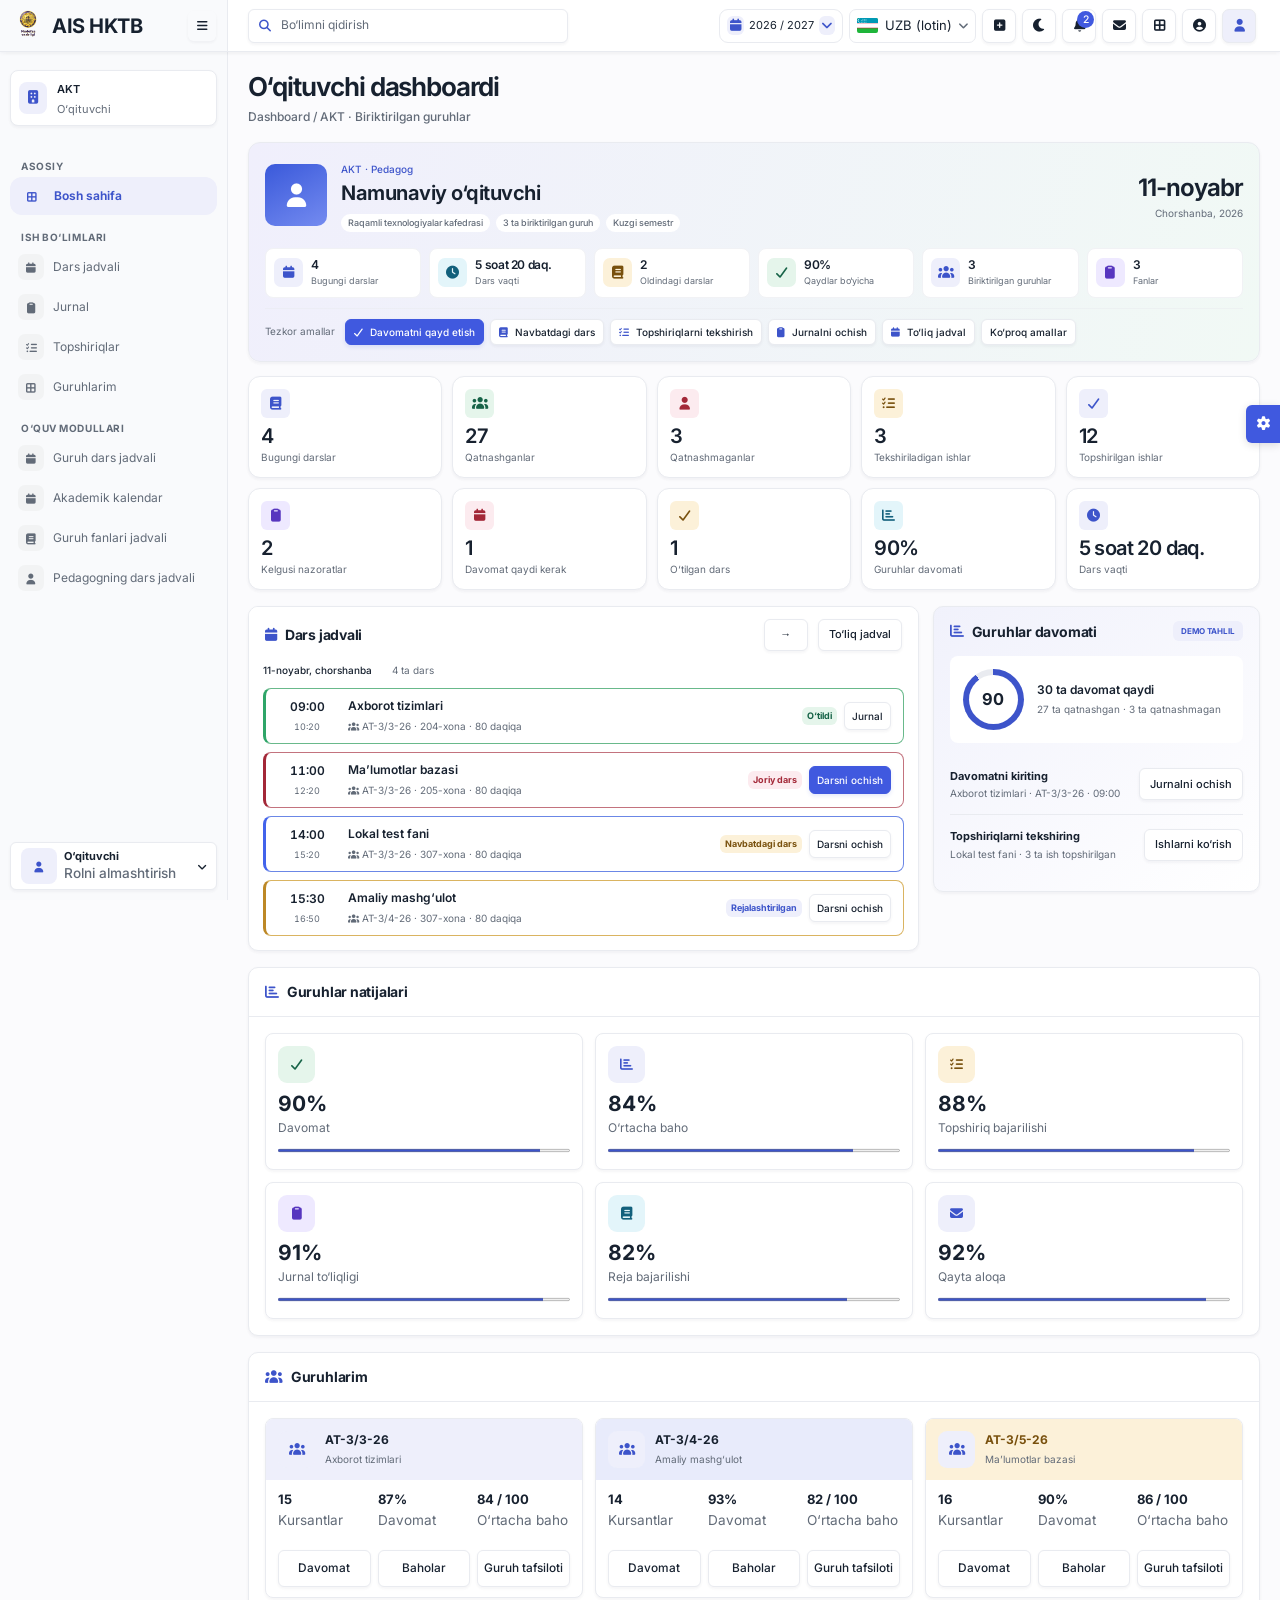
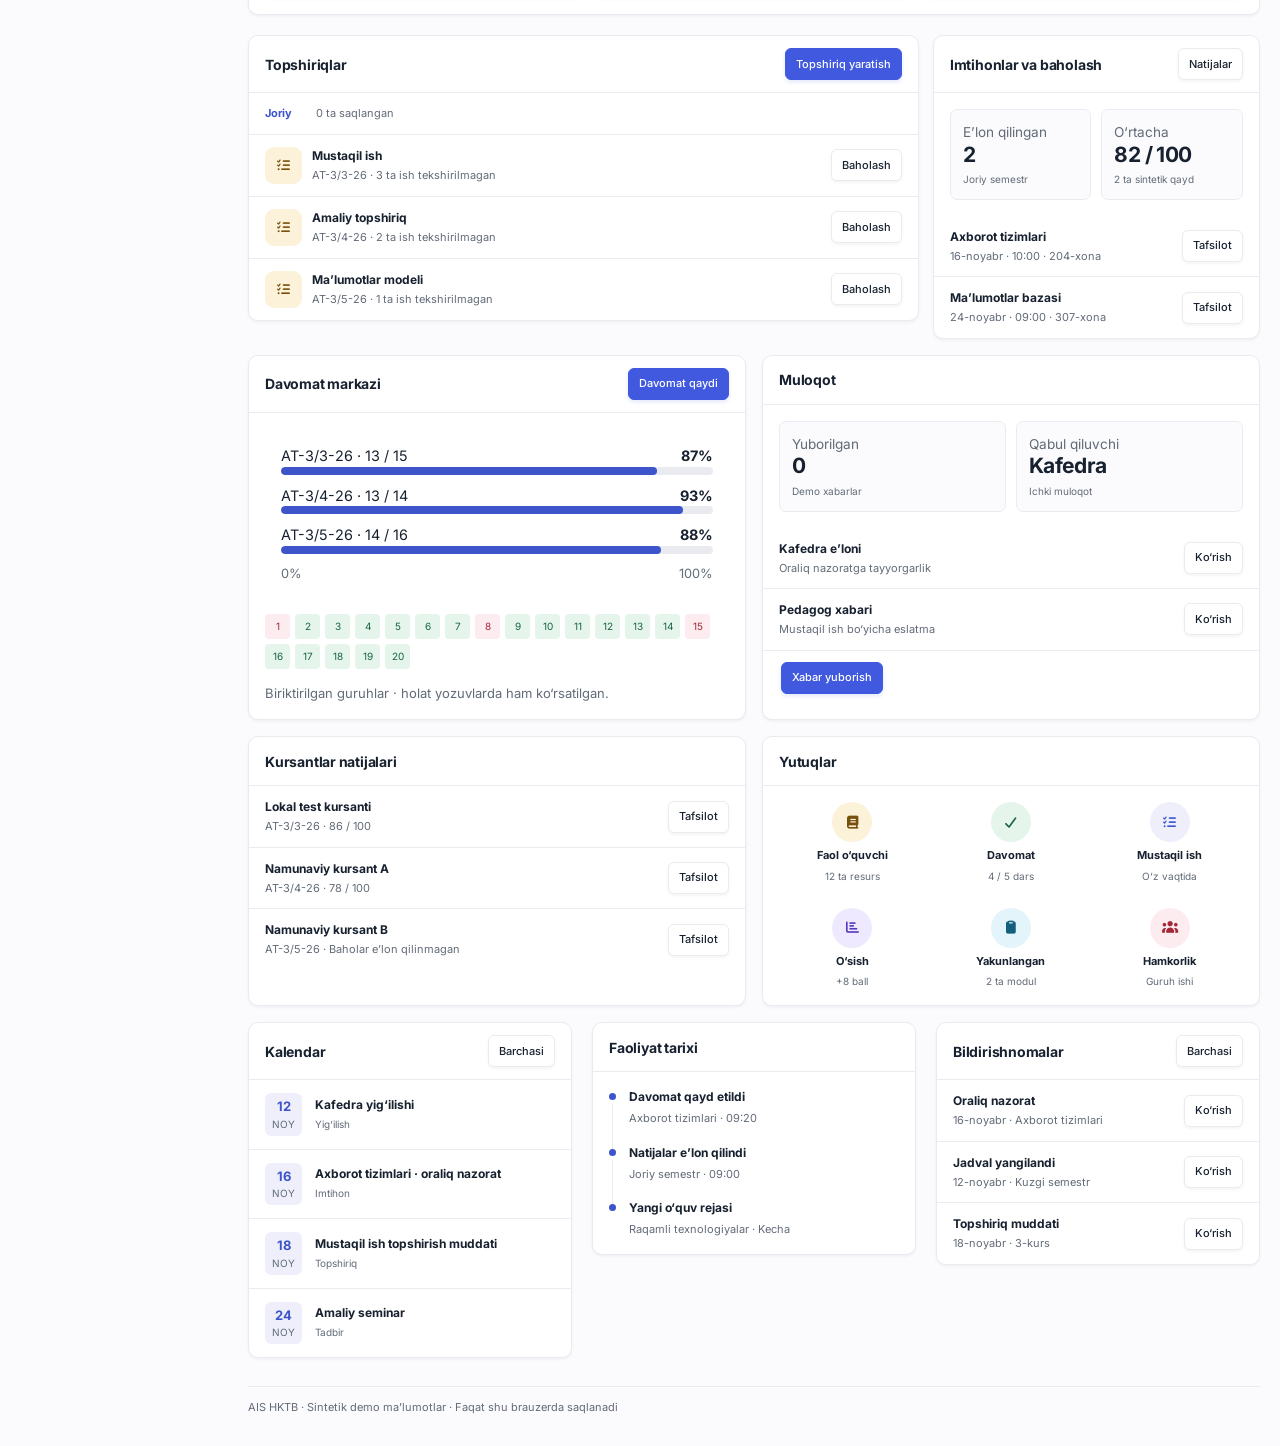
==== commit 593152a5: "Refine dashboard proportions and responsive navigation against references" ====
--- a/v0-export/index.html
+++ b/v0-export/index.html
@@ -662,7 +662,7 @@
         padding-inline: 13px;
       }
     }
-    @media (max-width: 810px) {
+    @media (max-width: 767px) {
       .frame {
         display: block;
       }
@@ -796,7 +796,7 @@
         <span class="glyph" aria-hidden="true">&#xf133;</span
         ><span id="period-label">2026 / 2027</span
         ><span class="semester" id="period-semester">Kuzgi semestr</span
-        ><span aria-hidden="true">⌄</span>
+        ><span class="glyph" aria-hidden="true">&#xf107;</span>
       </button>
       <details class="languages">
         <summary id="language"></summary>
@@ -864,6 +864,7 @@
     </div>
   </header>
   <div class="frame" id="frame">
+    <button class="rail-backdrop" type="button" aria-label="Yon menyuni yopish" tabindex="-1"></button>
     <aside id="rail">
       <div class="rail-context">
         <span class="glyph rail-emblem" aria-hidden="true">&#xf1ad;</span>
@@ -878,7 +879,7 @@
         ><span
           ><strong id="rail-account-name"></strong
           ><small>Rolni almashtirish</small></span
-        ><span aria-hidden="true">⌄</span>
+        ><span class="glyph" aria-hidden="true">&#xf107;</span>
       </button>
     </aside>
     <main id="main" tabindex="-1">
--- a/v0-export/base.css
+++ b/v0-export/base.css
@@ -34,6 +34,6 @@
 .time-row.featured{background:var(--soft);box-shadow:none}.time-row.done{border-left-color:var(--good)}.time-row.planned{border-left-color:var(--warn)}.time-row h3{font-size:.94rem}.time-row time{font-size:.95rem}.time-row time small{font-size:.75rem}.time-row .btn{min-height:38px;padding:6px 9px}
 .schedule-side .panel:first-child{border-top:3px solid var(--accent)}.map-area{background:var(--soft)}.map-area path.highlight{fill:#4189d9;stroke:var(--accent)}.map-area circle{fill:#1264ad}.registry th{background:var(--soft)}.search-results{display:grid;gap:7px}
 @media(max-width:1180px){.top{--nav-width:198px}.frame{grid-template-columns:198px minmax(0,1fr)}.global-search{min-width:44px}.global-search span:last-child{display:none}.tools select{max-width:175px}}
-@media(max-width:850px){.top{padding:8px 12px;gap:8px;position:relative;flex-wrap:wrap;justify-content:space-between}.brand-area{width:auto;padding:0;border:0;background:transparent;gap:9px}.top .tools{width:100%;justify-content:flex-start;margin:0}.frame{display:block}aside{padding:8px 12px}.rail-context{display:none}.nav{display:flex;flex-wrap:wrap;gap:4px}.nav button{font-size:.84rem;padding:3px 6px}.nav button b{width:24px;height:24px}.grid,.pair,.institution-grid{grid-template-columns:minmax(0,1fr)}main{padding:17px 13px}.stats-strip{grid-template-columns:repeat(2,minmax(0,1fr))}.tools select{max-width:min(230px,100%)}}
+@media(max-width:767px){.top{padding:8px 12px;gap:8px;position:relative;flex-wrap:wrap;justify-content:space-between}.brand-area{width:auto;padding:0;border:0;background:transparent;gap:9px}.top .tools{width:100%;justify-content:flex-start;margin:0}.frame{display:block}aside{padding:8px 12px}.rail-context{display:none}.nav{display:flex;flex-wrap:wrap;gap:4px}.nav button{font-size:.84rem;padding:3px 6px}.nav button b{width:24px;height:24px}.grid,.pair,.institution-grid{grid-template-columns:minmax(0,1fr)}main{padding:17px 13px}.stats-strip{grid-template-columns:repeat(2,minmax(0,1fr))}.tools select{max-width:min(230px,100%)}}
 @media(max-width:450px){.tools{display:grid;grid-template-columns:minmax(0,1fr) auto auto;align-items:center}.role-switch{grid-column:1/-1}.tools select{width:100%;max-width:none}.period{padding:5px 7px;min-height:44px;gap:5px;flex-wrap:wrap;font-size:.77rem}.semester{padding-left:5px}.welcome-date{display:none}.stat-card{padding:8px;gap:7px}.stat-icon{width:30px;height:30px}.stat-card strong{font-size:1.13rem}.time-row{grid-template-columns:53px minmax(0,1fr);gap:7px}.time-row>.btn{grid-column:2;justify-self:start}.section-head{gap:6px}.global-search{padding-inline:10px}}
 @media(max-width:450px){.tools .period{order:0;display:grid;grid-template-columns:auto 1fr;column-gap:5px;row-gap:0}.tools .semester{grid-column:2;border:0;padding:0}.languages summary{padding-inline:8px}.tools:has(#inbox:not([hidden])){grid-template-columns:minmax(0,1fr) auto auto auto}.tools:has(#inbox:not([hidden])) .languages summary>span:not(.glyph){display:none}}
--- a/v0-export/dashboard.css
+++ b/v0-export/dashboard.css
@@ -1,9 +1,9 @@
-:root{--bg:#f8f8fb;--paper:#fff;--ink:#121c2a;--muted:#50627b;--line:#dfe5ee;--accent:#354fdb;--soft:#edf1fc;--rail:#f4f7fa;--primary:#3855db;--hero:#eef1fb;--shadow:0 2px 4px #1723380d}
+:root{--bg:#fbfbfd;--paper:#fff;--ink:#17212f;--muted:#626b78;--line:#e9ebf0;--accent:#3d54ca;--soft:#eeeffb;--rail:#f9fafc;--primary:#4059df;--hero:#f0effc;--shadow:0 2px 3px #17233808,0 1px 5px #17233805}
 :root[data-night]{--bg:#181818;--paper:#242424;--ink:#f0f2f5;--muted:#bdc4cd;--line:#393939;--accent:#82bbff;--soft:#253549;--rail:#202020;--primary:#1167b3;--hero:#202b36;--shadow:none}
 body{font-size:14px}.top{--nav-width:280px;gap:8px;min-height:60px;padding-right:24px}.brand-area{padding:6px 11px}.brand{font-size:1.35rem}.brand img{width:34px;height:34px}.global-search{width:min(25vw,320px);margin-left:16px;height:42px}.tools{gap:8px}.tools>.icon,.role-picker>summary,.languages summary{min-width:42px;min-height:42px}.period{min-height:42px}.period>.glyph{background:var(--soft);padding:6px;border-radius:6px}.period>span:not(.glyph){font-size:.82rem}.role-picker{position:relative}.role-picker summary{list-style:none;background:var(--soft);color:var(--accent)}.role-picker summary::-webkit-details-marker{display:none}.role-picker .role-switch{position:absolute;right:0;top:calc(100% + 8px);width:max-content;max-width:calc(100vw - 24px);padding:8px 12px;box-shadow:var(--shadow);z-index:4}.role-picker select{max-width:225px!important}.tools:has(#inbox:not([hidden])) .languages summary>span:not(.glyph){display:inline}
-.frame{grid-template-columns:280px minmax(0,1fr)}#rail{display:flex;flex-direction:column;gap:12px;position:sticky;top:60px;align-self:start;min-height:calc(100dvh - 60px);padding:24px 12px 12px}.rail-context{margin:0 0 8px;padding:11px;min-height:58px;border-radius:12px}.rail-emblem{font-size:.85rem}.nav{gap:5px}.nav-caption{font-size:.7rem;font-weight:700;letter-spacing:.055em;color:var(--muted);margin:3px 11px 1px}.nav button{min-height:43px;font-weight:500}.nav button:first-of-type{border:1px solid var(--line);border-radius:12px;background:var(--paper);box-shadow:var(--shadow);color:var(--ink);font-weight:650}.nav button[aria-current]{background:var(--soft);color:var(--accent);box-shadow:var(--shadow)}.nav button b{width:32px;height:32px;border-radius:10px}.nav button.nav-sub{min-height:34px;padding:5px 10px 5px 25px}.rail-account{margin-top:auto;text-align:left;justify-content:flex-start;padding:8px 10px;min-height:58px}.rail-account>.glyph{display:grid;place-items:center;width:36px;height:36px;background:var(--soft);color:var(--accent);border-radius:8px;flex:none}.rail-account strong,.rail-account small{display:block}.rail-account span:last-child{margin-left:auto}
+.frame{grid-template-columns:280px minmax(0,1fr)}#rail{display:flex;flex-direction:column;gap:12px;position:sticky;top:60px;align-self:start;min-height:calc(100dvh - 60px);padding:24px 12px 12px}.rail-context{margin:0 0 8px;padding:11px;min-height:58px;border-radius:12px}.rail-emblem{font-size:.85rem}.nav{gap:5px}.nav-caption{font-size:.7rem;font-weight:700;letter-spacing:.055em;color:var(--muted);margin:3px 11px 1px}.nav button{min-height:43px;font-weight:500}.nav button:first-of-type{border:1px solid var(--line);border-radius:12px;background:var(--paper);box-shadow:var(--shadow);color:var(--ink);font-weight:650}.nav button[aria-current]{background:var(--soft);color:var(--accent);box-shadow:var(--shadow)}.nav button b{width:32px;height:32px;border-radius:10px}.nav button.nav-sub{min-height:34px;padding:5px 10px 5px 25px}.rail-account{margin-top:auto;text-align:left;justify-content:flex-start;padding:8px 10px;min-height:58px}.rail-account>.glyph:first-child{display:grid;place-items:center;width:36px;height:36px;background:var(--soft);color:var(--accent);border-radius:8px;flex:none}.rail-account strong,.rail-account small{display:block}.rail-account span:last-child{margin-left:auto}
 main{padding:23px 24px 30px;max-width:1640px}h1{font-size:clamp(1.65rem,3vw,2.05rem)}.titlebar{margin-bottom:6px}.crumb{margin-bottom:24px;font-size:.86rem}.panel{border-radius:16px}.section-head{min-height:52px}.section-head h2{font-size:1rem}.overview{margin-bottom:16px}
-.welcome{padding:19px 20px 17px;border-radius:16px;margin-bottom:16px;background:radial-gradient(circle at 8px 8px,#6374b219 1px,transparent 1px) 0 0/18px 18px,linear-gradient(106deg,var(--hero),#eef7f3)}[data-night] .welcome{background:radial-gradient(circle at 8px 8px,#8facc01f 1px,transparent 1px) 0 0/18px 18px,linear-gradient(106deg,var(--hero),var(--paper))}.welcome-head{min-height:82px}.welcome-person{gap:14px}.avatar-symbol{width:74px;height:74px;background:linear-gradient(150deg,#3a59da,#748bf0);border:0;color:#fff;font-size:1.75rem;border-radius:10px;box-shadow:0 4px 10px #3157d238}.welcome-head h2{font-size:1.4rem}.welcome-date strong{font-size:1.55rem;letter-spacing:-.04em}.hero-facts{margin-top:7px}.hero-facts .status{border-radius:30px}.hero-strip{margin-top:17px;grid-template-columns:repeat(6,minmax(0,1fr))}.hero-strip .stat-card{min-height:60px;padding:8px 10px;gap:8px;box-shadow:none}.hero-strip .stat-icon{width:29px;height:29px;border-radius:7px}.hero-strip strong{font-size:.95rem}.hero-strip small{font-size:.71rem}.quick{margin-top:15px;padding-top:12px}.quick .btn{min-height:35px;padding:5px 9px;font-size:.8rem}.quick .glyph{color:var(--accent)}.quick .primary .glyph{color:#fff}
+.welcome{padding:19px 20px 17px;border-radius:16px;margin-bottom:16px;background:linear-gradient(106deg,var(--hero),#f1f9f5)}[data-night] .welcome{background:linear-gradient(106deg,var(--hero),var(--paper))}.welcome-head{min-height:82px}.welcome-person{gap:14px}.avatar-symbol{width:74px;height:74px;background:linear-gradient(150deg,#3a59da,#748bf0);border:0;color:#fff;font-size:1.75rem;border-radius:10px;box-shadow:0 4px 10px #3157d238}.welcome-head h2{font-size:1.4rem}.welcome-date strong{font-size:1.55rem;letter-spacing:-.04em}.hero-facts{margin-top:7px}.hero-facts .status{border-radius:30px}.hero-strip{margin-top:17px;grid-template-columns:repeat(6,minmax(0,1fr))}.hero-strip .stat-card{min-height:60px;padding:8px 10px;gap:8px;box-shadow:none}.hero-strip .stat-icon{width:29px;height:29px;border-radius:7px}.hero-strip strong{font-size:.95rem}.hero-strip small{font-size:.71rem}.quick{margin-top:15px;padding-top:12px}.quick .btn{min-height:35px;padding:5px 9px;font-size:.8rem}.quick .glyph{color:var(--accent)}.quick .primary .glyph{color:#fff}
 .metric-grid{grid-template-columns:repeat(5,minmax(0,1fr));gap:11px}.metric-grid .stat-card{display:grid;gap:7px;min-height:102px;padding:12px 13px;border-radius:15px;align-content:start}.metric-grid .stat-icon{width:34px;height:34px;border-radius:10px}.metric-grid strong{font-size:1.35rem}.metric-grid small{font-size:.76rem}.stat-icon.rose{background:var(--rose);color:var(--red)}.stat-icon.violet{background:#eee9ff;color:#5736bf}.stat-icon.cyan{background:#e3f5fa;color:#12607c}[data-night] .stat-icon.violet{background:#382d51;color:#ccb9ff}[data-night] .stat-icon.cyan{background:#203942;color:#9bdded}
 .schedule-side{grid-template-columns:minmax(0,2.05fr) minmax(0,1fr);gap:16px}.schedule-side .panel:first-child{border-top:1px solid var(--line)}.schedule .section-head{border-bottom:0}.schedule .facts{padding-top:0}.time-row{border-color:#91b0ff;border-left:3px solid #4564e1;min-height:66px}.time-row.done{border-color:#69b98b;border-left-color:#2fa568}.time-row.featured{border-color:#6b87e6;border-left-color:#4263eb;background:var(--paper)}.time-row.planned{border-color:#dab461;border-left-color:#bd8826}.schedule-summary{display:grid;grid-template-columns:repeat(4,minmax(0,1fr));gap:7px;padding:0 14px 11px}.schedule-summary>div{text-align:center;border:1px solid var(--line);border-left:3px solid var(--accent);padding:6px 2px;border-radius:8px}.schedule-summary strong,.schedule-summary small{display:block}.schedule-summary small{font-size:.72rem}.schedule-summary .green{border-left-color:#2fa568}.schedule-summary .amber{border-left-color:#bd8826}
 .insights{background:linear-gradient(140deg,var(--soft),var(--paper))}.insight-lead{display:flex;align-items:center;gap:13px;padding:12px;background:var(--paper);border:1px solid var(--line);border-radius:11px}.dial{width:61px;height:61px;flex:none;border-radius:100%;display:grid;place-items:center;background:conic-gradient(var(--accent) calc(var(--value)*1%),var(--line) 0)}.dial b{display:grid;place-items:center;width:49px;height:49px;border-radius:50%;background:var(--paper);font-size:1.02rem}.insights .body{display:grid;gap:12px}
@@ -12,7 +12,7 @@
 .matrix{position:relative;min-height:184px;margin:9px 1px 0 25px;border-left:1px solid var(--line);border-bottom:1px solid var(--line);background:repeating-linear-gradient(to right,var(--line) 0 1px,transparent 1px 25%),repeating-linear-gradient(to bottom,var(--line) 0 1px,transparent 1px 25%)}.matrix i{position:absolute;left:calc(var(--x)*1%);bottom:calc(var(--y)*1%);width:11px;height:11px;border:2px solid var(--paper);border-radius:50%;background:#32945f;transform:translate(-50%,50%)}.matrix i.warn{background:#cd8b25}.matrix-axis{display:flex;justify-content:space-between;margin:4px 0 0 25px;color:var(--muted);font-size:.72rem}.matrix-caption{font-size:.8rem;color:var(--muted);margin-top:7px}
 @media(max-width:1220px){.top{--nav-width:228px}.frame{grid-template-columns:228px minmax(0,1fr)}.top{padding-right:12px}.top .global-search{width:44px;justify-content:center;margin-left:5px}.top .global-search span:last-child{display:none}.hero-strip{grid-template-columns:repeat(3,minmax(0,1fr))}}
 @media(max-width:930px){.top .tools{gap:5px}.tools .semester{display:none}.admin-intro{grid-template-columns:1fr}.admin-columns{grid-template-columns:repeat(2,minmax(0,1fr))}.admin-columns>.panel:last-child{grid-column:1/-1}.metric-grid{grid-template-columns:repeat(3,minmax(0,1fr))}}
-@media(max-width:850px){.top{padding:7px 12px}.top .tools{width:auto;margin-left:auto;display:flex;flex-wrap:wrap;justify-content:flex-end}.top .brand-area{gap:8px}.frame{display:block}#rail{position:static;min-height:auto;padding:9px 12px}.rail-account{display:none}.nav-caption{display:none}.nav button.nav-sub{padding-inline:6px}.schedule-side{grid-template-columns:minmax(0,1fr)}main{padding-inline:14px}}
+@media(max-width:767px){.top{padding:7px 12px}.top .tools{width:auto;margin-left:auto;display:flex;flex-wrap:wrap;justify-content:flex-end}.top .brand-area{gap:8px}.frame{display:block}#rail{position:static;min-height:auto;padding:9px 12px}.rail-account{display:none}.nav-caption{display:none}.nav button.nav-sub{padding-inline:6px}.schedule-side{grid-template-columns:minmax(0,1fr)}main{padding-inline:14px}}
 @media(max-width:540px){.top .tools{width:100%;margin-left:0;justify-content:flex-start}.top .period{order:0;display:flex;padding:5px 7px}.top .tools>.icon,.languages summary,.role-picker>summary{min-width:37px;padding-inline:6px}.tools:has(#inbox:not([hidden])) .languages summary>span:not(.glyph){display:none}.welcome{padding:13px}.avatar-symbol{width:54px;height:54px}.welcome-head h2{font-size:1.15rem}.welcome-head{min-height:60px}.hero-strip,.metric-grid,.admin-intro .stats-strip{grid-template-columns:repeat(2,minmax(0,1fr))}.metric-grid .stat-card{min-height:86px}.admin-columns{grid-template-columns:minmax(0,1fr)}.admin-columns>.panel:last-child{grid-column:auto}.schedule-summary{grid-template-columns:repeat(2,minmax(0,1fr))}}
 .teacher-groups{display:grid;grid-template-columns:repeat(3,minmax(0,1fr));gap:12px}
 .teacher-group,.teacher-indicator{min-width:0;border:1px solid var(--line);border-radius:12px;background:var(--paper);box-shadow:var(--shadow)}
--- a/v0-export/features.css
+++ b/v0-export/features.css
@@ -1,10 +1,29 @@
+@font-face {
+  font-family: Inter;
+  src: url("assets/fonts/Inter-Latin.woff2") format("woff2");
+  font-weight: 100 900;
+  font-display: swap;
+}
+@font-face {
+  font-family: Inter;
+  src: url("assets/fonts/Inter-Cyrillic.woff2") format("woff2");
+  font-weight: 100 900;
+  font-display: swap;
+  unicode-range: U+0400-045F, U+0490-0491, U+04B0-04B1, U+2116;
+}
 body {
-  font-family: Ubuntu, "Segoe UI", sans-serif;
+  font-family: Inter, "Segoe UI", sans-serif;
   font-size: 13px;
+  line-height: 1.5;
+  -webkit-font-smoothing: antialiased;
 }
 .top {
-  min-height: 60px;
-  height: 60px;
+  min-height: 52px;
+  height: 52px;
+  z-index: 6;
+}
+.rail-backdrop {
+  display: none;
 }
 .top .global-search {
   width: 240px;
@@ -47,17 +66,46 @@
   font-size: 20px;
 }
 .brand-area {
-  width: 240px;
+  width: 228px;
 }
 .frame {
-  grid-template-columns: 240px minmax(0, 1fr);
+  grid-template-columns: 228px minmax(0, 1fr);
+  min-height: calc(100dvh - 52px);
 }
 #rail {
-  height: calc(100dvh - 60px);
+  top: 52px;
+  height: calc(100dvh - 52px);
   min-height: 0;
   overflow-y: auto;
   scrollbar-width: thin;
-  padding-top: 18px;
+  padding: 18px 10px 10px;
+}
+.rail-context {
+  min-height: 49px;
+  padding: 8px;
+  border-radius: 8px;
+}
+.rail-emblem {
+  padding: 9px;
+}
+.rail-context strong {
+  font-size: 11px;
+  font-weight: 600;
+}
+.nav button b {
+  background: color-mix(in srgb, var(--muted) 8%, var(--paper));
+  color: var(--muted);
+  border-radius: 7px;
+}
+.nav button[aria-current] {
+  box-shadow: none;
+  border-color: transparent;
+  background: var(--soft);
+  color: var(--accent);
+}
+.nav button[aria-current] b {
+  background: transparent;
+  color: var(--accent);
 }
 .nav {
   display: grid;
@@ -84,8 +132,10 @@
   margin-top: 13px;
 }
 .rail-account {
-  margin-top: 22px;
+  margin-top: auto;
   flex: none;
+  min-height: 49px;
+  border-radius: 8px;
 }
 .rail-account strong {
   font-size: 11px;
@@ -108,23 +158,37 @@
   font-size: 11px;
 }
 main {
-  padding: 22px 24px 30px;
+  padding: 20px 20px 30px;
+  width: 100%;
+  max-width: none;
 }
 .titlebar h1 {
-  font-size: 24px;
-  font-weight: 700;
-  letter-spacing: -0.035em;
+  font-size: 26px;
+  font-weight: 650;
+  letter-spacing: -0.04em;
 }
 .crumb {
   font-size: 12px;
-  margin-bottom: 20px;
+  margin-bottom: 16px;
 }
 .btn {
-  min-height: 34px;
-  padding: 6px 10px;
+  min-height: 32px;
+  padding: 5px 10px;
   border-radius: 6px;
-  font-size: 12px;
+  font-size: 11px;
+  font-weight: 500;
   line-height: 1.4;
+}
+.primary {
+  box-shadow: 0 2px 4px #4059df24;
+}
+.top .global-search {
+  height: 34px;
+  color: var(--muted);
+  font-weight: 400;
+}
+.titlebar > .btn {
+  min-height: 32px;
 }
 .section-head {
   min-height: 49px;
@@ -153,45 +217,94 @@
 }
 .stack,
 .grid {
-  gap: 20px;
+  gap: 16px;
 }
 .welcome {
-  border-radius: 10px;
-  padding: 18px;
-  margin-bottom: 18px;
+  border-radius: 12px;
+  padding: 16px;
+  margin-bottom: 14px;
 }
 .welcome-head {
-  min-height: 70px;
+  min-height: 66px;
 }
 .welcome-head h2 {
   font-size: 20px;
+  font-weight: 650;
+}
+.welcome-person > div > small {
+  color: var(--accent);
+  font-size: 10px;
+  font-weight: 500;
+}
+.welcome-date strong {
+  font-size: 24px;
+  font-weight: 650;
+}
+.welcome-date {
+  font-size: 10px;
 }
 .avatar-symbol {
-  width: 60px;
-  height: 60px;
+  width: 62px;
+  height: 62px;
+  box-shadow: none;
+  font-size: 24px;
+}
+.hero-facts {
+  gap: 6px;
+  margin-top: 6px;
+}
+.hero-facts .status {
+  font-size: 9px;
+  padding: 2px 7px;
+  border: 0;
 }
 .hero-strip {
-  gap: 10px;
+  gap: 8px;
+  margin-top: 16px;
 }
 .hero-strip .stat-card {
-  border-radius: 6px;
-  min-height: 55px;
+  border-radius: 8px;
+  min-height: 50px;
+  padding: 8px;
+  border-color: color-mix(in srgb, var(--line) 65%, var(--paper));
+}
+.hero-strip .stat-card strong {
+  font-size: 12px;
+  font-weight: 600;
+}
+.hero-strip .stat-card small {
+  font-size: 9px;
 }
 .quick {
   gap: 6px;
+  margin-top: 10px;
+  padding-top: 10px;
+  border-top: 1px solid color-mix(in srgb, var(--line) 50%, transparent);
+}
+.quick > .label {
+  font-size: 10px;
 }
 .quick .btn {
-  font-size: 11px;
-  min-height: 29px;
-  padding: 5px 8px;
+  font-size: 10px;
+  min-height: 26px;
+  padding: 4px 8px;
 }
 .metric-grid {
-  gap: 12px;
+  gap: 10px;
 }
 .metric-grid .stat-card {
-  border-radius: 9px;
-  min-height: 103px;
-  padding: 13px;
+  border-radius: 12px;
+  min-height: 100px;
+  padding: 12px;
+  gap: 6px;
+}
+.metric-grid .stat-card strong {
+  font-weight: 600;
+  line-height: 1.2;
+}
+.metric-grid .stat-card small {
+  font-size: 10px;
+  margin-top: 2px;
 }
 .metric-grid .stat-card strong {
   font-size: 20px;
@@ -205,16 +318,112 @@
   overflow-wrap: anywhere;
 }
 .time-row {
-  min-height: 68px;
+  min-height: 56px;
+  padding: 8px 12px;
+  grid-template-columns: 58px minmax(0, 1fr) auto;
+  gap: 12px;
+  border-radius: 8px;
 }
 .time-row h3 {
   font-size: 12px;
+  font-weight: 600;
 }
 .time-row small {
+  font-size: 10px;
+}
+.time-row time {
+  text-align: center;
+  font-size: 12px;
+  font-weight: 600;
+}
+.time-row time small {
+  font-size: 9px;
+  font-weight: 400;
+  margin-top: 4px;
+}
+.lesson-info small {
+  display: block;
+  margin-top: 4px;
+}
+.lesson-info .glyph {
+  font-size: 9px;
+}
+.lesson-actions {
+  display: flex;
+  align-items: center;
+  justify-content: flex-end;
+  gap: 7px;
+}
+.lesson-actions .btn {
+  min-height: 28px;
+  font-size: 10px;
+  padding: 4px 7px;
+}
+.lesson-actions .status {
+  font-size: 9px;
+  padding: 2px 5px;
+  white-space: nowrap;
+}
+.status.rose {
+  background: var(--rose);
+  color: var(--red);
+}
+.schedule .facts {
+  font-size: 10px;
+  color: var(--muted);
+}
+.schedule .facts strong {
+  font-weight: 500;
+}
+.schedule-list {
+  gap: 8px;
+}
+.schedule-side {
+  gap: 14px;
+}
+.insights {
+  background: linear-gradient(140deg, color-mix(in srgb, var(--soft) 85%, var(--paper)), var(--paper));
+}
+.insights .section-head {
+  border-bottom: 0;
+}
+.insights .section-head > .status {
+  color: var(--accent);
+  background: var(--soft);
+  font-size: 8px;
+}
+.insights .body {
+  padding-top: 0;
+}
+.insight-lead {
+  border-radius: 8px;
+  border-color: transparent;
+  min-height: 84px;
+}
+.insight-lead h3 {
+  font-size: 12px;
+  font-weight: 600;
+}
+.insight-lead small {
+  font-size: 10px;
+}
+.insight-details .row {
+  padding: 12px 0;
+  min-height: 60px;
+}
+.insight-details .row h3 {
   font-size: 11px;
 }
-.schedule-side {
-  gap: 20px;
+.insight-details .row small {
+  font-size: 10px;
+}
+.insight-details .bounded {
+  max-height: none;
+}
+.insight-details .empty {
+  padding: 10px 0;
+  text-align: left;
+  font-size: 11px;
 }
 .schedule-side > .stack {
   gap: 14px;
@@ -242,13 +451,35 @@
   font-size: 12px;
 }
 .admin-intro {
-  padding: 18px;
-  border-radius: 10px;
-  grid-template-columns: minmax(0, 1fr) minmax(0, 1.6fr);
+  padding: 16px;
+  border-radius: 12px;
+  grid-template-columns: minmax(0, 1.15fr) minmax(0, 1.85fr);
+  margin-bottom: 18px;
+}
+.admin-intro .avatar-symbol {
+  width: 48px;
+  height: 48px;
+  font-size: 21px;
+}
+.admin-intro .welcome-person {
+  gap: 12px;
+}
+.admin-intro .quick {
+  margin-top: 12px;
 }
 .admin-intro .stat-card {
   padding: 10px;
-  min-height: 96px;
+  min-height: 84px;
+  border-radius: 8px;
+  gap: 6px;
+}
+.admin-intro .stat-icon {
+  height: 29px;
+  width: 29px;
+  border-radius: 7px;
+}
+.admin-intro .stat-card small {
+  font-size: 10px;
 }
 .admin-intro .stats-strip {
   gap: 8px;
@@ -257,11 +488,24 @@
   font-size: 19px;
 }
 .admin-columns {
-  gap: 20px;
+  gap: 16px;
 }
 .highlight-card {
-  border-radius: 10px;
-  min-height: 150px;
+  border-radius: 12px;
+  min-height: 180px;
+  padding: 16px;
+}
+.admin-columns .measure {
+  gap: 22px;
+}
+.admin-columns .measure progress {
+  height: 5px;
+}
+.admin-columns .measure > div:nth-child(2) progress::-webkit-progress-value {
+  background: #1476bf;
+}
+.admin-columns .measure > div:nth-child(3) progress::-webkit-progress-value {
+  background: #25a568;
 }
 .matrix {
   min-height: 190px;
@@ -964,18 +1208,21 @@
     display: inline;
   }
   .brand-area {
-    width: 260px;
+    width: 228px;
   }
   .frame {
-    grid-template-columns: 260px minmax(0, 1fr);
+    grid-template-columns: 228px minmax(0, 1fr);
   }
 }
 @media (max-width: 1220px) {
   .brand-area {
-    width: 220px;
+    width: 208px;
   }
   .frame {
-    grid-template-columns: 220px minmax(0, 1fr);
+    grid-template-columns: 208px minmax(0, 1fr);
+  }
+  .tools:has(#inbox:not([hidden])) .languages summary > span:not(.glyph) {
+    display: none;
   }
   .top .global-search {
     width: 36px;
@@ -1026,14 +1273,28 @@
     font-size: 10px;
   }
   .schedule-side {
-    grid-template-columns: minmax(0, 1.6fr) minmax(0, 1fr);
+    grid-template-columns: minmax(0, 1fr);
+  }
+  .welcome-head {
+    align-items: flex-start;
+  }
+  .welcome-date {
+    display: none;
+  }
+  .admin-columns {
+    grid-template-columns: minmax(0, 1fr);
+  }
+  .admin-columns > .stack {
+    display: grid;
+    grid-template-columns: repeat(2, minmax(0, 1fr));
   }
   .schedule-side .time-row {
     grid-template-columns: 50px minmax(0, 1fr);
   }
-  .schedule-side .time-row > .btn {
+  .schedule-side .time-row > .lesson-actions {
     grid-column: 2;
     justify-self: start;
+    flex-wrap: wrap;
   }
   .three-columns {
     grid-template-columns: 1fr 1fr;
@@ -1078,7 +1339,12 @@
     padding-inline: 18px;
   }
 }
-@media (max-width: 850px) {
+@media (max-width: 959px) {
+  .metric-grid {
+    grid-template-columns: repeat(2, minmax(0, 1fr));
+  }
+}
+@media (max-width: 767px) {
   .top {
     height: auto;
     min-height: 60px;
@@ -1119,13 +1385,21 @@
   .frame {
     display: block;
   }
+  .frame:not(.folded) .rail-backdrop {
+    display: block;
+    position: fixed;
+    inset: var(--header-height, 105px) 0 0;
+    z-index: 3;
+    border: 0;
+    background: #15223866;
+  }
   .frame:not(.folded) #rail {
     position: fixed;
-    inset: 105px auto 0 0;
+    inset: var(--header-height, 105px) auto 0 0;
     z-index: 4;
-    width: 260px;
+    width: min(280px, 85vw);
     min-height: 0;
-    height: calc(100dvh - 105px);
+    height: calc(100dvh - var(--header-height, 105px));
     box-shadow: 20px 0 40px #0002;
     background: var(--rail);
   }
@@ -1160,7 +1434,7 @@
     grid-column: 1/-1;
   }
   dialog.header-popup {
-    top: 110px;
+    top: calc(var(--header-height, 105px) + 8px);
     right: 12px;
   }
   .titlebar h1 {
@@ -1176,12 +1450,13 @@
 }
 @media (max-width: 540px) {
   .top .tools {
-    gap: 4px;
-  }
-  .tools > .icon,
+    gap: 3px;
+    flex-wrap: nowrap;
+  }
+  .top .tools > .icon,
   .role-picker > summary,
   .languages summary {
-    min-width: 30px;
+    min-width: 28px;
     min-height: 32px;
     height: 32px;
     padding: 4px 6px;
@@ -1299,6 +1574,9 @@
   .admin-columns > .panel:last-child {
     grid-column: auto;
   }
+  .admin-columns > .stack {
+    grid-template-columns: minmax(0, 1fr);
+  }
   .admin-intro .stats-strip {
     grid-template-columns: repeat(2, minmax(0, 1fr));
   }
@@ -1423,12 +1701,22 @@
   }
 }
 .time-row.current {
+  border-color: color-mix(in srgb, var(--red) 65%, var(--paper));
+  border-left: 3px solid var(--red);
+  background: var(--paper);
+}
+.schedule-summary > div {
+  background: var(--paper);
+  border: 1px solid var(--accent);
+}
+.schedule-summary .green {
+  border-color: var(--good);
+}
+.schedule-summary .amber {
+  border-color: var(--warn);
+}
+.schedule-summary .rose {
   border-color: var(--red);
-  border-left: 4px solid var(--red);
-  background: var(--rose);
-}
-.schedule-summary .rose {
-  border-left-color: var(--red);
 }
 @media (max-width: 375px) {
   .top .tools {
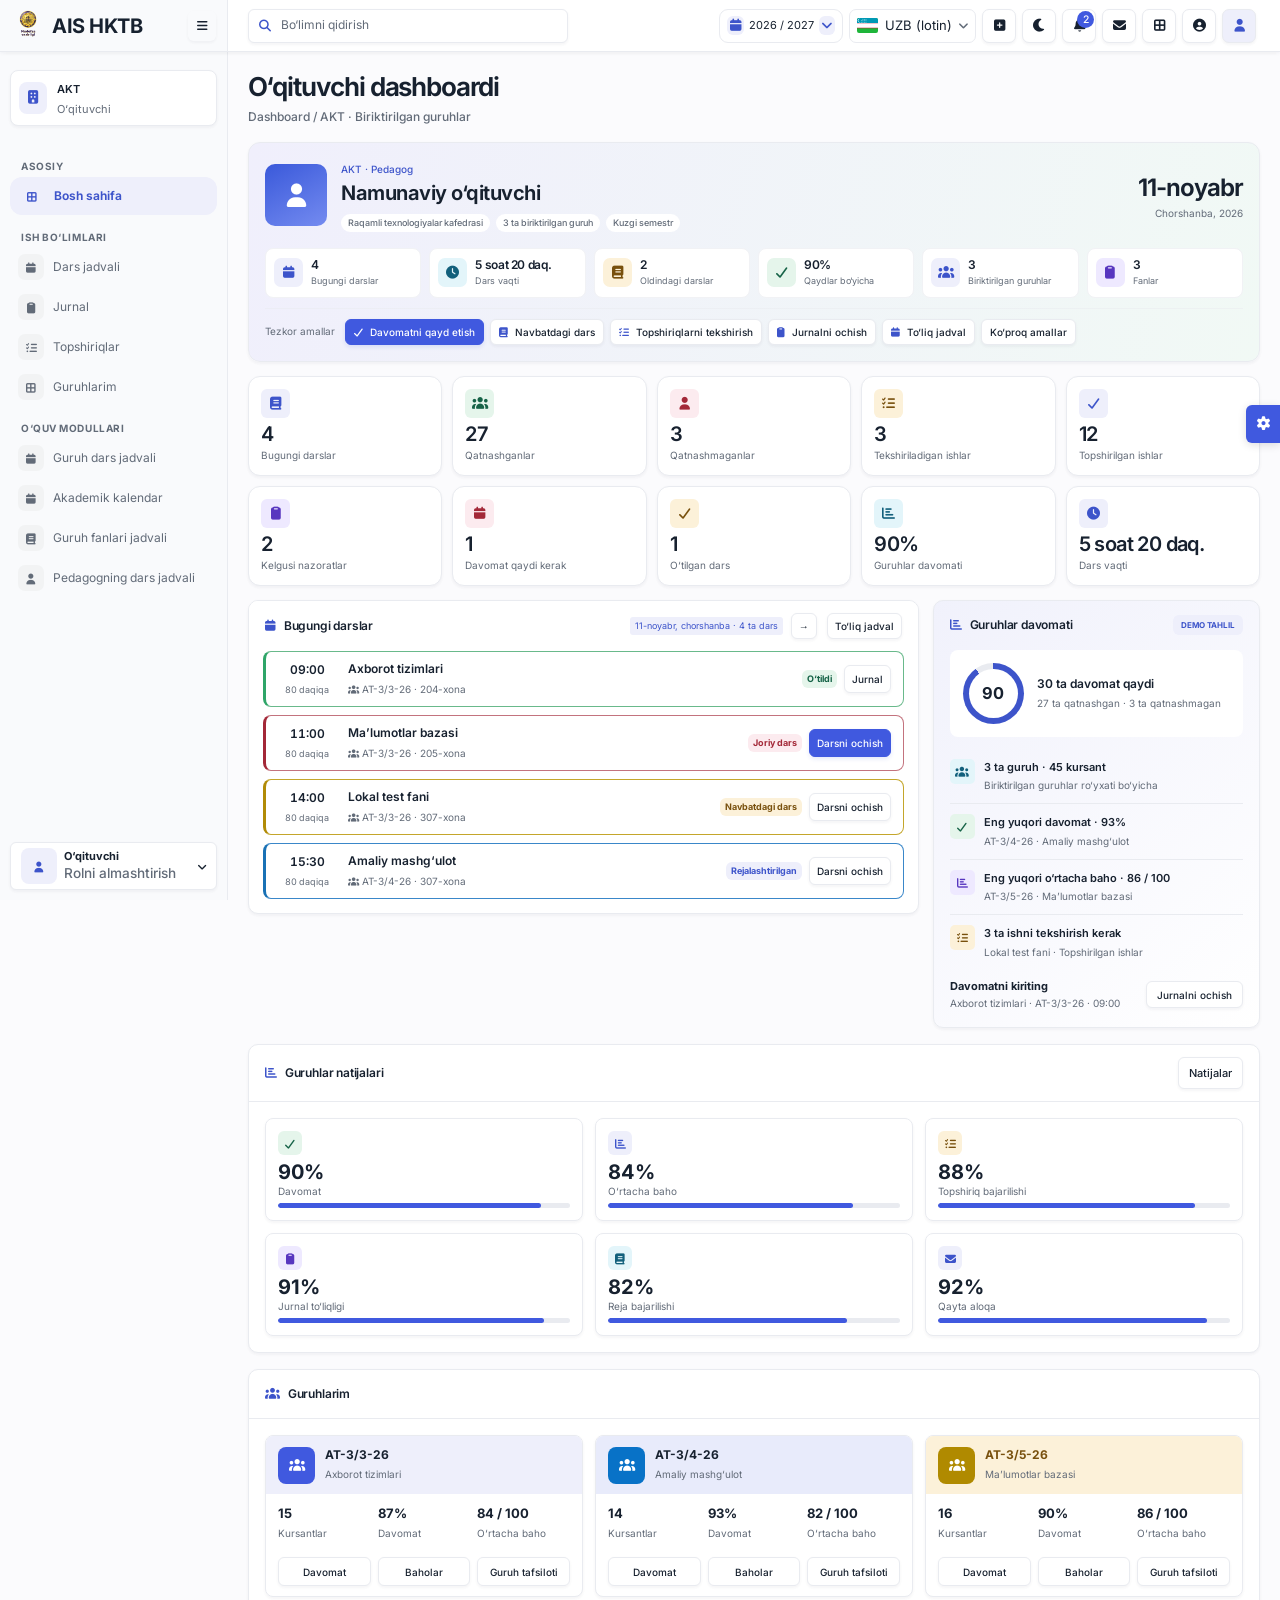
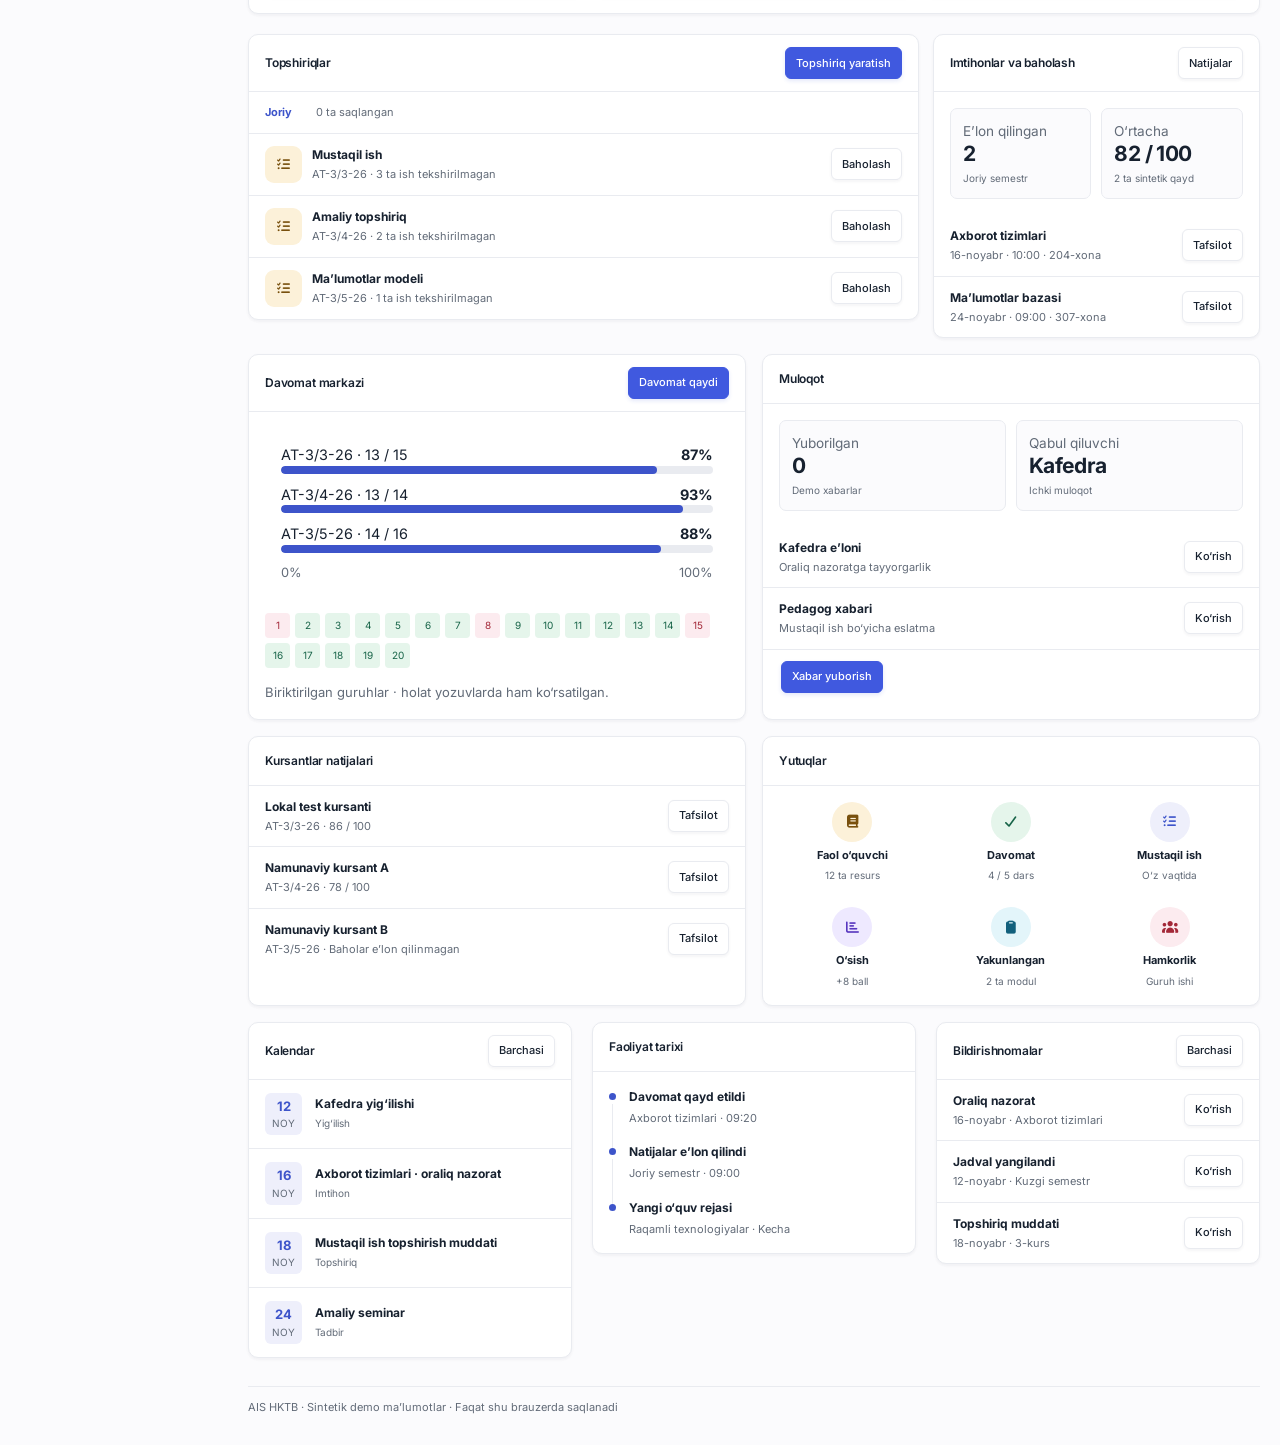
==== commit bc8dbf2b: "Align AIS dashboards with references and stabilize offline startup" ====
--- a/v0-export/index.html
+++ b/v0-export/index.html
@@ -899,7 +899,6 @@
     </div>
     <div class="body" id="dialog-body"></div>
   </dialog>
-  <script src="assets/js/prototype-uzbekistan-map.js"></script>
   <button
     type="button"
     class="settings-toggle"
@@ -908,9 +907,5 @@
   >
     <span class="glyph" aria-hidden="true">&#xf013;</span>
   </button>
-  <script src="dashboard.js"></script>
-  <script src="modules.js"></script>
-  <script src="dashboard-sections.js"></script>
-  <script src="translations.js"></script>
-  <script src="app-features.js"></script>
+  <script src="bootstrap.js" defer></script>
 </html>
--- a/v0-export/dashboard.css
+++ b/v0-export/dashboard.css
@@ -2,7 +2,7 @@
 :root[data-night]{--bg:#181818;--paper:#242424;--ink:#f0f2f5;--muted:#bdc4cd;--line:#393939;--accent:#82bbff;--soft:#253549;--rail:#202020;--primary:#1167b3;--hero:#202b36;--shadow:none}
 body{font-size:14px}.top{--nav-width:280px;gap:8px;min-height:60px;padding-right:24px}.brand-area{padding:6px 11px}.brand{font-size:1.35rem}.brand img{width:34px;height:34px}.global-search{width:min(25vw,320px);margin-left:16px;height:42px}.tools{gap:8px}.tools>.icon,.role-picker>summary,.languages summary{min-width:42px;min-height:42px}.period{min-height:42px}.period>.glyph{background:var(--soft);padding:6px;border-radius:6px}.period>span:not(.glyph){font-size:.82rem}.role-picker{position:relative}.role-picker summary{list-style:none;background:var(--soft);color:var(--accent)}.role-picker summary::-webkit-details-marker{display:none}.role-picker .role-switch{position:absolute;right:0;top:calc(100% + 8px);width:max-content;max-width:calc(100vw - 24px);padding:8px 12px;box-shadow:var(--shadow);z-index:4}.role-picker select{max-width:225px!important}.tools:has(#inbox:not([hidden])) .languages summary>span:not(.glyph){display:inline}
 .frame{grid-template-columns:280px minmax(0,1fr)}#rail{display:flex;flex-direction:column;gap:12px;position:sticky;top:60px;align-self:start;min-height:calc(100dvh - 60px);padding:24px 12px 12px}.rail-context{margin:0 0 8px;padding:11px;min-height:58px;border-radius:12px}.rail-emblem{font-size:.85rem}.nav{gap:5px}.nav-caption{font-size:.7rem;font-weight:700;letter-spacing:.055em;color:var(--muted);margin:3px 11px 1px}.nav button{min-height:43px;font-weight:500}.nav button:first-of-type{border:1px solid var(--line);border-radius:12px;background:var(--paper);box-shadow:var(--shadow);color:var(--ink);font-weight:650}.nav button[aria-current]{background:var(--soft);color:var(--accent);box-shadow:var(--shadow)}.nav button b{width:32px;height:32px;border-radius:10px}.nav button.nav-sub{min-height:34px;padding:5px 10px 5px 25px}.rail-account{margin-top:auto;text-align:left;justify-content:flex-start;padding:8px 10px;min-height:58px}.rail-account>.glyph:first-child{display:grid;place-items:center;width:36px;height:36px;background:var(--soft);color:var(--accent);border-radius:8px;flex:none}.rail-account strong,.rail-account small{display:block}.rail-account span:last-child{margin-left:auto}
-main{padding:23px 24px 30px;max-width:1640px}h1{font-size:clamp(1.65rem,3vw,2.05rem)}.titlebar{margin-bottom:6px}.crumb{margin-bottom:24px;font-size:.86rem}.panel{border-radius:16px}.section-head{min-height:52px}.section-head h2{font-size:1rem}.overview{margin-bottom:16px}
+main{padding:23px 24px 30px;max-width:1640px}h1{font-size:clamp(1.65rem,3vw,2.05rem)}.titlebar{margin-bottom:6px}.crumb{margin-bottom:24px;font-size:.86rem}.panel{border-radius:16px}.section-head{min-height:52px}.section-head h2{font-size:1rem}.overview{margin-bottom:14px}
 .welcome{padding:19px 20px 17px;border-radius:16px;margin-bottom:16px;background:linear-gradient(106deg,var(--hero),#f1f9f5)}[data-night] .welcome{background:linear-gradient(106deg,var(--hero),var(--paper))}.welcome-head{min-height:82px}.welcome-person{gap:14px}.avatar-symbol{width:74px;height:74px;background:linear-gradient(150deg,#3a59da,#748bf0);border:0;color:#fff;font-size:1.75rem;border-radius:10px;box-shadow:0 4px 10px #3157d238}.welcome-head h2{font-size:1.4rem}.welcome-date strong{font-size:1.55rem;letter-spacing:-.04em}.hero-facts{margin-top:7px}.hero-facts .status{border-radius:30px}.hero-strip{margin-top:17px;grid-template-columns:repeat(6,minmax(0,1fr))}.hero-strip .stat-card{min-height:60px;padding:8px 10px;gap:8px;box-shadow:none}.hero-strip .stat-icon{width:29px;height:29px;border-radius:7px}.hero-strip strong{font-size:.95rem}.hero-strip small{font-size:.71rem}.quick{margin-top:15px;padding-top:12px}.quick .btn{min-height:35px;padding:5px 9px;font-size:.8rem}.quick .glyph{color:var(--accent)}.quick .primary .glyph{color:#fff}
 .metric-grid{grid-template-columns:repeat(5,minmax(0,1fr));gap:11px}.metric-grid .stat-card{display:grid;gap:7px;min-height:102px;padding:12px 13px;border-radius:15px;align-content:start}.metric-grid .stat-icon{width:34px;height:34px;border-radius:10px}.metric-grid strong{font-size:1.35rem}.metric-grid small{font-size:.76rem}.stat-icon.rose{background:var(--rose);color:var(--red)}.stat-icon.violet{background:#eee9ff;color:#5736bf}.stat-icon.cyan{background:#e3f5fa;color:#12607c}[data-night] .stat-icon.violet{background:#382d51;color:#ccb9ff}[data-night] .stat-icon.cyan{background:#203942;color:#9bdded}
 .schedule-side{grid-template-columns:minmax(0,2.05fr) minmax(0,1fr);gap:16px}.schedule-side .panel:first-child{border-top:1px solid var(--line)}.schedule .section-head{border-bottom:0}.schedule .facts{padding-top:0}.time-row{border-color:#91b0ff;border-left:3px solid #4564e1;min-height:66px}.time-row.done{border-color:#69b98b;border-left-color:#2fa568}.time-row.featured{border-color:#6b87e6;border-left-color:#4263eb;background:var(--paper)}.time-row.planned{border-color:#dab461;border-left-color:#bd8826}.schedule-summary{display:grid;grid-template-columns:repeat(4,minmax(0,1fr));gap:7px;padding:0 14px 11px}.schedule-summary>div{text-align:center;border:1px solid var(--line);border-left:3px solid var(--accent);padding:6px 2px;border-radius:8px}.schedule-summary strong,.schedule-summary small{display:block}.schedule-summary small{font-size:.72rem}.schedule-summary .green{border-left-color:#2fa568}.schedule-summary .amber{border-left-color:#bd8826}
--- a/v0-export/features.css
+++ b/v0-export/features.css
@@ -183,6 +183,7 @@
   box-shadow: 0 2px 4px #4059df24;
 }
 .top .global-search {
+  width: min(21vw, 262px);
   height: 34px;
   color: var(--muted);
   font-weight: 400;
@@ -195,7 +196,8 @@
   padding: 12px 16px;
 }
 .section-head h2 {
-  font-size: 14px;
+  font-size: 12px;
+  font-weight: 600;
   letter-spacing: -0.015em;
 }
 .body {
@@ -296,7 +298,7 @@
   border-radius: 12px;
   min-height: 100px;
   padding: 12px;
-  gap: 6px;
+  gap: 4px;
 }
 .metric-grid .stat-card strong {
   font-weight: 600;
@@ -436,25 +438,108 @@
   border-radius: 8px;
 }
 .group-head {
+  padding: 10px 12px;
+}
+.group-stats small {
+  font-size: 10px;
+  margin-top: 3px;
+}
+.group-stats strong {
+  font-size: 13px;
+}
+.group-actions {
+  padding: 6px 12px 10px;
+}
+.group-head h3 {
+  font-size: 12px;
+}
+.group-head small {
+  font-size: 10px;
+}
+.teacher-indicator strong {
+  font-size: 20px;
+  line-height: 1.2;
+}
+.teacher-indicator small {
+  font-size: 10px;
+}
+.teacher-indicator {
   padding: 12px;
-}
-.group-head h3 {
-  font-size: 12px;
-}
-.group-head small {
-  font-size: 10px;
-}
-.teacher-indicator strong {
-  font-size: 21px;
-}
-.teacher-indicator small {
-  font-size: 12px;
+  min-height: 102px;
+}
+.teacher-indicator .stat-icon {
+  width: 24px;
+  height: 24px;
+  border-radius: 6px;
+  font-size: 11px;
+}
+.teacher-indicator progress {
+  height: 5px;
+  display: block;
+  margin-top: 4px;
+}
+.teacher-indicator progress,
+.subject-result progress {
+  appearance: none;
+  border: 0;
+  overflow: hidden;
+  border-radius: 6px;
+  background: var(--line);
+}
+.teacher-indicator progress::-webkit-progress-bar,
+.subject-result progress::-webkit-progress-bar {
+  background: var(--line);
+}
+.teacher-indicator progress::-webkit-progress-value,
+.subject-result progress::-webkit-progress-value {
+  background: var(--primary);
+  border-radius: 6px;
+}
+.group-head .stat-icon {
+  color: white;
+  background: var(--primary);
+  border-radius: 8px;
+}
+.group-head.blue .stat-icon {
+  background: #0872c7;
+}
+.group-head.amber .stat-icon {
+  background: #b08a00;
+}
+.group-actions .btn {
+  min-height: 29px;
+  font-size: 10px;
 }
 .admin-intro {
-  padding: 16px;
+  padding: 12px;
   border-radius: 12px;
   grid-template-columns: minmax(0, 1.15fr) minmax(0, 1.85fr);
-  margin-bottom: 18px;
+  margin-bottom: 16px;
+}
+@media (min-width: 1221px) {
+  body[data-role="institution"] .top {
+    height: 44px;
+    min-height: 44px;
+  }
+  body[data-role="institution"] .brand-area {
+    width: 204px;
+  }
+  body[data-role="institution"] .frame:not(.folded) {
+    grid-template-columns: 204px minmax(0, 1fr);
+  }
+  body[data-role="institution"] #rail {
+    top: 44px;
+    height: calc(100dvh - 44px);
+  }
+  body[data-role="institution"] main {
+    padding-inline: 19px;
+  }
+  body[data-role="institution"] .titlebar h1 {
+    font-size: 24px;
+  }
+  body[data-role="institution"] .crumb {
+    margin-bottom: 13px;
+  }
 }
 .admin-intro .avatar-symbol {
   width: 48px;
@@ -492,8 +577,8 @@
 }
 .highlight-card {
   border-radius: 12px;
-  min-height: 180px;
-  padding: 16px;
+  min-height: 196px;
+  padding: 14px;
 }
 .admin-columns .measure {
   gap: 22px;
@@ -508,7 +593,421 @@
   background: #25a568;
 }
 .matrix {
-  min-height: 190px;
+  min-height: 200px;
+}
+.dashboard-actions {
+  display: flex;
+  align-items: center;
+  justify-content: flex-end;
+  gap: 6px;
+  flex-wrap: wrap;
+}
+.dashboard-actions .btn,
+.dashboard-range select {
+  min-height: 32px;
+  font-size: 11px;
+  white-space: nowrap;
+}
+.dashboard-range select {
+  width: auto;
+  max-width: 150px;
+  border: 1px solid var(--line);
+  border-radius: 6px;
+  padding: 5px 8px;
+  background: var(--paper);
+  color: var(--ink);
+}
+.titlebar:has(.dashboard-actions) {
+  align-items: center;
+}
+.dashboard-actions .icon {
+  min-width: 32px;
+  padding: 4px 7px;
+}
+.sr-only {
+  position: absolute;
+  width: 1px;
+  height: 1px;
+  padding: 0;
+  margin: -1px;
+  overflow: hidden;
+  clip: rect(0, 0, 0, 0);
+  white-space: nowrap;
+  border: 0;
+}
+.admin-intro .stats-strip {
+  align-items: stretch;
+}
+.admin-intro .stat-card {
+  box-shadow: none;
+}
+.admin-columns > .panel .body {
+  padding-block: 14px;
+}
+.admin-columns .measure {
+  gap: 18px;
+}
+.admin-columns .measure label {
+  font-size: 11px;
+}
+.highlight-card {
+  background: radial-gradient(circle at 95% 8%, #ffffff18 0 22%, transparent 23%), linear-gradient(125deg, #117d49, #0f6b42);
+}
+.highlight-card h2 {
+  margin: 5px 0;
+  font-size: 16px;
+}
+.highlight-card small {
+  font-size: 10px;
+}
+.distribution-summary {
+  display: grid;
+  grid-template-columns: repeat(2, minmax(0, 1fr));
+  gap: 6px;
+  padding: 0 16px 16px;
+}
+.distribution-summary > div {
+  padding: 9px;
+  text-align: center;
+  border: 1px solid var(--line);
+  border-radius: 7px;
+}
+.distribution-summary strong,
+.distribution-summary small {
+  display: block;
+  font-size: 11px;
+}
+.distribution-summary small {
+  font-size: 9px;
+}
+.highlight-footer {
+  display: flex;
+  align-items: flex-end;
+  justify-content: space-between;
+  gap: 8px;
+  flex-wrap: wrap;
+}
+.highlight-numbers {
+  display: flex;
+  gap: 5px;
+}
+.highlight-numbers > span {
+  display: grid;
+  padding: 5px 8px;
+  border: 1px solid #ffffff35;
+  border-radius: 8px;
+  background: #ffffff14;
+}
+.highlight-numbers strong {
+  font-size: 13px;
+}
+.highlight-numbers small {
+  font-size: 9px;
+}
+.highlight-footer .btn {
+  min-height: 28px;
+  font-size: 10px;
+  padding: 4px 7px;
+}
+.learner-overview .welcome-head {
+  min-height: 95px;
+}
+.learner-overview .avatar-symbol {
+  border-radius: 18px;
+  background: linear-gradient(145deg, #0a929b, #286fb8);
+}
+.learner-profile-tags {
+  display: flex;
+  gap: 10px;
+  flex-wrap: wrap;
+  margin-top: 7px;
+  font-size: 10px;
+  color: var(--accent);
+}
+.learner-profile-tags span:first-child {
+  color: var(--good);
+}
+.schedule-heading-tools {
+  display: flex;
+  align-items: center;
+  justify-content: flex-end;
+  gap: 8px;
+  flex-wrap: wrap;
+}
+.schedule-context {
+  font-size: 9px;
+  color: var(--accent);
+  background: var(--soft);
+  padding: 2px 5px;
+  border-radius: 3px;
+}
+.schedule .section-head .btn {
+  min-height: 26px;
+  font-size: 10px;
+  padding: 3px 7px;
+}
+.schedule .section-head .icon {
+  min-width: 26px;
+}
+.schedule-list {
+  padding-top: 0;
+}
+.time-row.featured {
+  border-color: #c4a62b;
+  border-left-color: #b18b07;
+}
+.time-row.planned {
+  border-color: #3a87c9;
+  border-left-color: #1971b5;
+}
+.insight-summary-row {
+  display: flex;
+  align-items: flex-start;
+  gap: 9px;
+  padding: 10px 0;
+  border-bottom: 1px solid var(--line);
+}
+.insight-summary-row:last-child {
+  border-bottom: 0;
+}
+.insight-summary-row .stat-icon {
+  width: 25px;
+  height: 25px;
+  flex: none;
+  border-radius: 5px;
+  font-size: 11px;
+}
+.insight-summary-row h3 {
+  font-size: 11px;
+  font-weight: 600;
+}
+.insight-summary-row small {
+  display: block;
+  margin-top: 3px;
+  font-size: 10px;
+}
+.insight-footer .row {
+  padding: 8px 0 0;
+  min-height: 0;
+  gap: 8px;
+}
+.insight-footer .btn {
+  min-height: 27px;
+  font-size: 10px;
+}
+.insight-footer > .btn {
+  width: 100%;
+}
+.learner-insights .insight-lead {
+  flex-direction: column;
+  align-items: flex-start;
+  gap: 10px;
+}
+.learner-insights .dial {
+  background: conic-gradient(#6336d5 calc(var(--value) * 1%), var(--line) 0);
+}
+.academic-results {
+  display: grid;
+  grid-template-columns: 205px minmax(0, 1fr) 235px;
+  gap: 16px;
+}
+.academic-summary {
+  position: static;
+  display: flex;
+  flex-direction: column;
+  align-items: center;
+  gap: 7px;
+  min-width: 0;
+  padding: 14px 12px;
+  border: 1px solid var(--line);
+  border-radius: 9px;
+  background: linear-gradient(var(--soft), var(--paper));
+}
+.academic-summary > strong {
+  font-size: 11px;
+}
+.academic-summary > small,
+.academic-summary p {
+  font-size: 10px;
+  text-align: center;
+}
+.academic-summary .dial {
+  width: 76px;
+  height: 76px;
+}
+.academic-summary .dial b {
+  width: 60px;
+  height: 60px;
+  font-size: 22px;
+}
+.academic-summary-stats {
+  display: grid;
+  grid-template-columns: repeat(2, minmax(0, 1fr));
+  gap: 6px;
+  width: 100%;
+  margin: 5px 0;
+}
+.academic-summary-stats > div {
+  padding: 7px;
+  border: 1px solid var(--accent);
+  border-radius: 7px;
+  background: var(--paper);
+}
+.academic-summary-stats small {
+  display: block;
+  font-size: 9px;
+}
+.academic-subjects,
+.academic-trend {
+  min-width: 0;
+}
+.academic-eyebrow {
+  display: block;
+  font-size: 9px;
+  color: var(--muted);
+  margin-bottom: 8px;
+}
+.subject-result {
+  display: flex;
+  align-items: center;
+  gap: 10px;
+  padding: 9px;
+  margin-bottom: 8px;
+  border: 1px solid var(--good);
+  border-left-width: 3px;
+  border-radius: 8px;
+  background: var(--paper);
+}
+.subject-result.blue {
+  border-color: var(--accent);
+}
+.subject-result > div {
+  flex: 1;
+  min-width: 0;
+}
+.subject-result .stat-icon {
+  width: 29px;
+  height: 29px;
+  flex: none;
+}
+.subject-result-title {
+  display: flex;
+  justify-content: space-between;
+  gap: 8px;
+  font-size: 11px;
+}
+.subject-result-title h3 {
+  font-size: 11px;
+}
+.subject-result progress {
+  display: block;
+  width: 100%;
+  height: 6px;
+  margin: 5px 0;
+  accent-color: var(--good);
+}
+.subject-result.green progress::-webkit-progress-value {
+  background: var(--good);
+}
+.subject-result small {
+  font-size: 9px;
+}
+.subject-highlights {
+  display: grid;
+  grid-template-columns: repeat(2, minmax(0, 1fr));
+  gap: 7px;
+  margin-top: 12px;
+}
+.subject-highlights > div {
+  padding: 9px;
+  border: 1px solid var(--line);
+  border-radius: 7px;
+}
+.subject-highlights small,
+.subject-highlights strong {
+  display: block;
+  font-size: 10px;
+}
+.subject-highlights small {
+  font-size: 8px;
+  color: var(--muted);
+  margin-bottom: 4px;
+}
+.study-note {
+  padding: 9px;
+  margin-top: 12px;
+  background: var(--amber);
+  color: var(--warn);
+  border-radius: 7px;
+  font-size: 10px;
+}
+.trend-current {
+  padding: 10px;
+  border: 1px solid var(--line);
+  border-radius: 8px;
+}
+.trend-current strong,
+.trend-current > span {
+  display: block;
+}
+.trend-current strong {
+  font-size: 22px;
+}
+.trend-current strong small,
+.trend-current > span {
+  font-size: 10px;
+}
+.result-columns {
+  display: flex;
+  gap: 12px;
+  align-items: flex-end;
+  justify-content: space-around;
+  padding-top: 14px;
+}
+.result-columns > div {
+  display: grid;
+  justify-items: center;
+  gap: 5px;
+  font-size: 10px;
+}
+.result-columns i {
+  display: block;
+  width: 27px;
+  background: var(--primary);
+  border-radius: 5px;
+}
+@media (max-width: 1220px) {
+  .titlebar:has(.dashboard-actions) {
+    align-items: flex-start;
+    flex-direction: column;
+    gap: 12px;
+  }
+  .dashboard-actions {
+    justify-content: flex-start;
+  }
+  .academic-results {
+    grid-template-columns: 180px minmax(0, 1fr);
+  }
+  .academic-trend {
+    grid-column: 1 / -1;
+  }
+}
+@media (max-width: 767px) {
+  .academic-results {
+    grid-template-columns: minmax(0, 1fr);
+  }
+  .academic-summary {
+    display: flex;
+  }
+  .academic-trend {
+    grid-column: auto;
+  }
+  .learner-profile-tags {
+    gap: 5px 10px;
+  }
+  .schedule-heading-tools {
+    justify-content: flex-start;
+  }
 }
 .map-area path {
   filter: none;
@@ -805,10 +1304,10 @@
 .module-toolbar {
   display: flex;
   align-items: flex-end;
-  gap: 14px;
+  gap: 10px;
   flex-wrap: wrap;
-  margin: 4px 0 20px;
-  padding: 16px;
+  margin: 4px 0 14px;
+  padding: 14px;
   background: var(--paper);
   border: 1px solid var(--line);
   border-radius: 9px;
@@ -893,8 +1392,9 @@
   padding: 11px 10px;
   border: 1px solid #bdcbf8;
   border-left: 3px solid #4a67de;
-  background: var(--soft);
-  border-radius: 6px;
+  background: var(--paper);
+  box-shadow: var(--shadow);
+  border-radius: 8px;
   margin-bottom: 10px;
   min-height: 139px;
   color: var(--ink);
@@ -912,12 +1412,12 @@
   font-size: 10px;
 }
 .lesson-tile.tone-0 {
-  background: var(--green);
+  background: var(--paper);
   border-color: color-mix(in srgb, var(--good) 30%, var(--paper));
   border-left-color: var(--good);
 }
 .lesson-tile.tone-2 {
-  background: var(--amber);
+  background: var(--paper);
   border-color: color-mix(in srgb, var(--warn) 30%, var(--paper));
   border-left-color: var(--warn);
 }
@@ -1072,13 +1572,13 @@
   filter: brightness(1.1);
 }
 dialog {
-  border-radius: 10px;
-  width: min(680px, calc(100% - 24px));
+  border-radius: 6px;
+  width: min(656px, calc(100% - 24px));
   box-shadow: 0 15px 70px #0003;
 }
 dialog::backdrop {
   background: #18253e66;
-  backdrop-filter: blur(2px);
+  backdrop-filter: blur(4px);
 }
 dialog .section-head {
   position: sticky;
@@ -1102,10 +1602,10 @@
 dialog.header-popup {
   margin: 0;
   position: fixed;
-  top: 68px;
+  top: var(--popup-top, 60px);
   left: auto;
-  right: min(var(--popup-right, 16px), calc(100vw - 390px));
-  width: min(370px, calc(100vw - 24px));
+  right: clamp(12px, var(--popup-right, 16px), max(12px, calc(100vw - 344px)));
+  width: min(320px, calc(100vw - 24px));
   max-height: calc(100dvh - 88px);
 }
 dialog.header-popup::backdrop {
@@ -1132,9 +1632,21 @@
   gap: 10px;
 }
 .shortcut-grid .btn {
-  min-height: 60px;
+  min-height: 42px;
   justify-content: flex-start;
   text-align: left;
+}
+.header-popup .shortcut-grid {
+  grid-template-columns: minmax(0, 1fr);
+  gap: 2px;
+}
+.header-popup .shortcut-grid .btn {
+  border: 0;
+  box-shadow: none;
+  min-height: 34px;
+}
+.header-popup .shortcut-grid .btn:hover {
+  background: var(--soft);
 }
 .danger {
   color: var(--red);
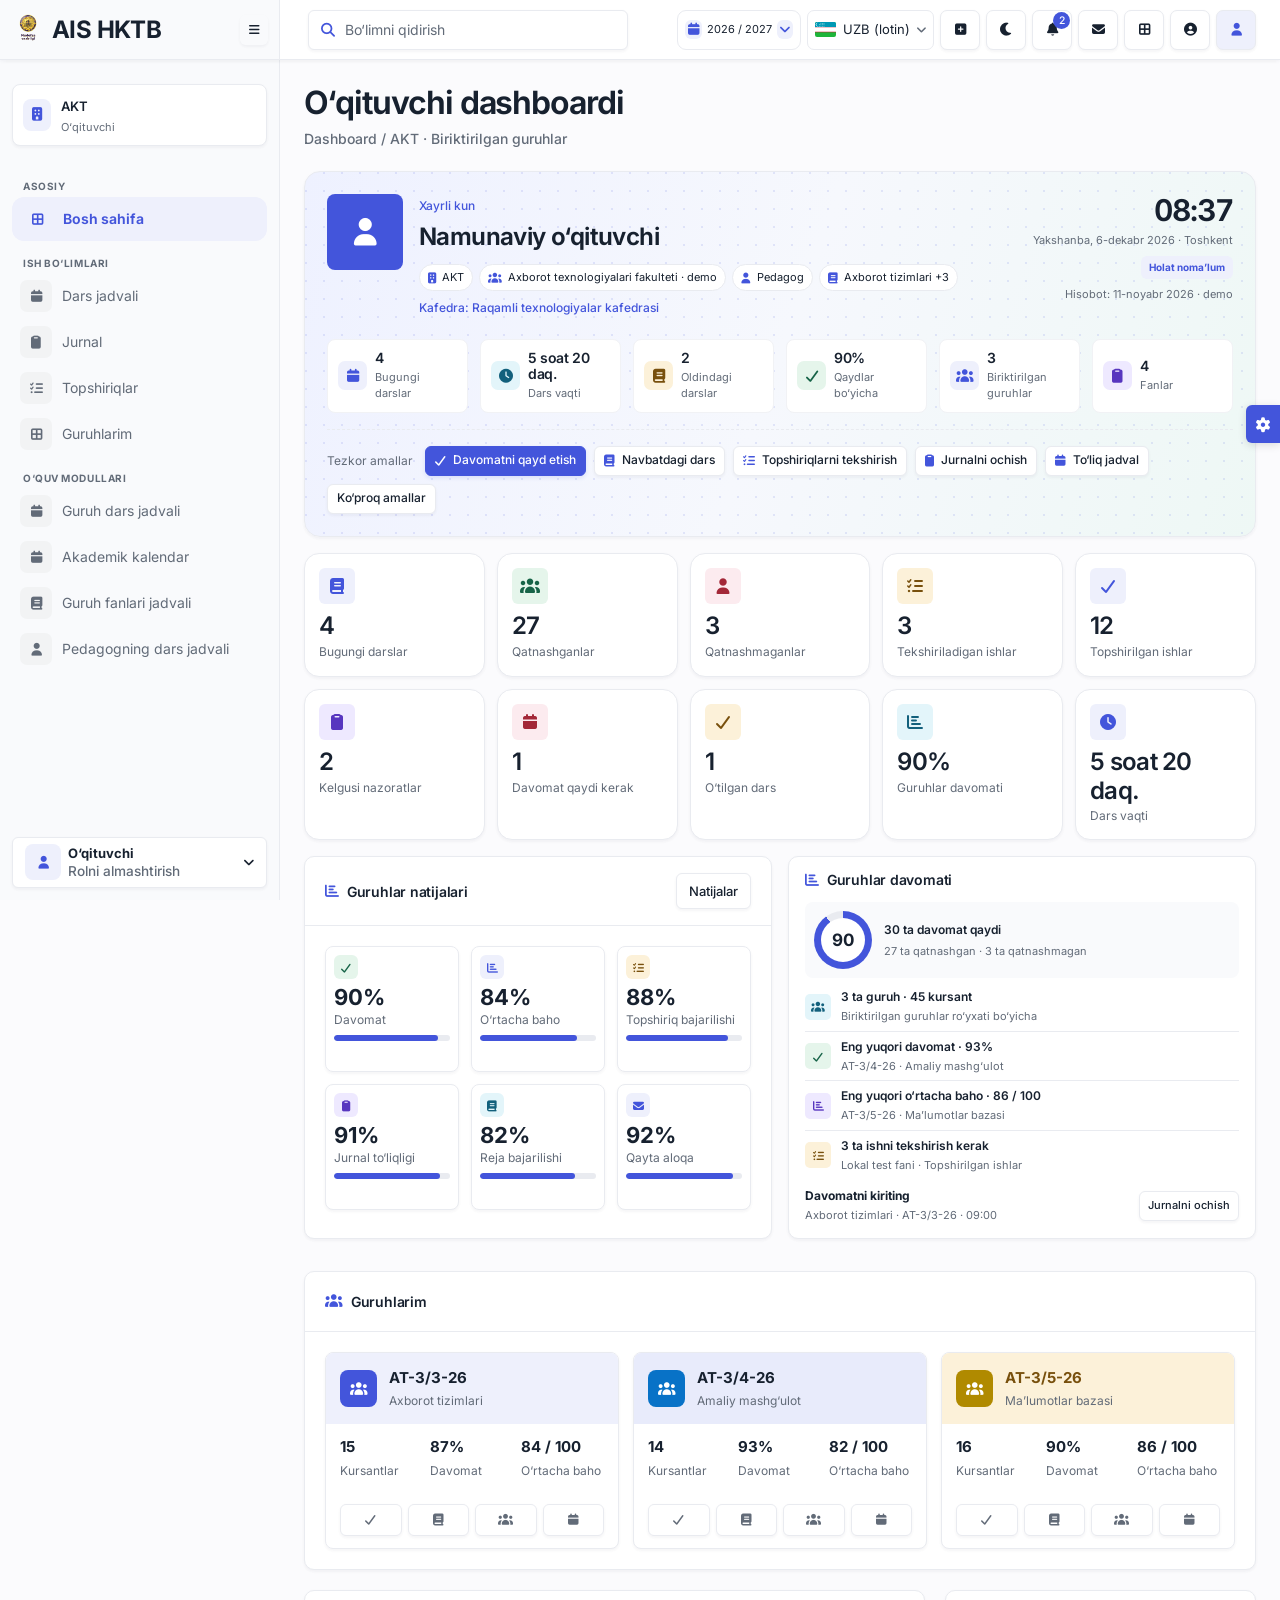
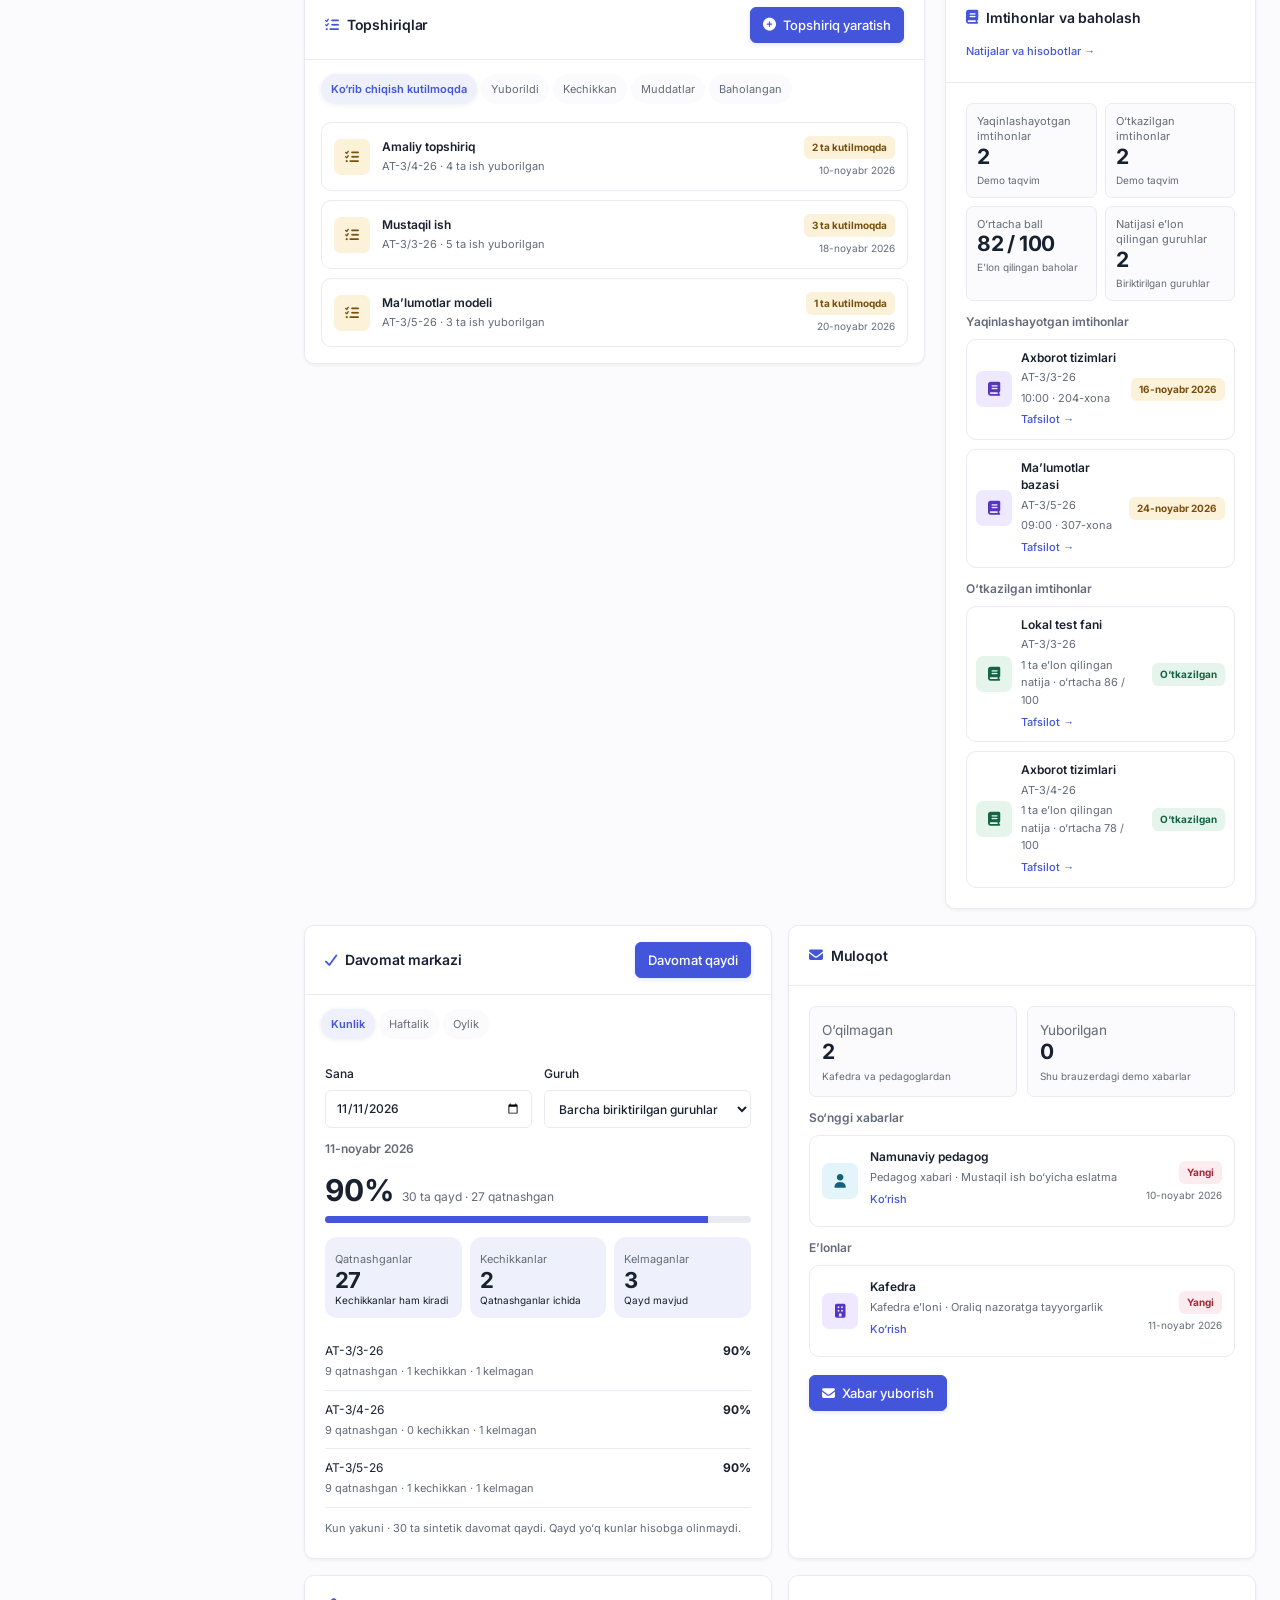
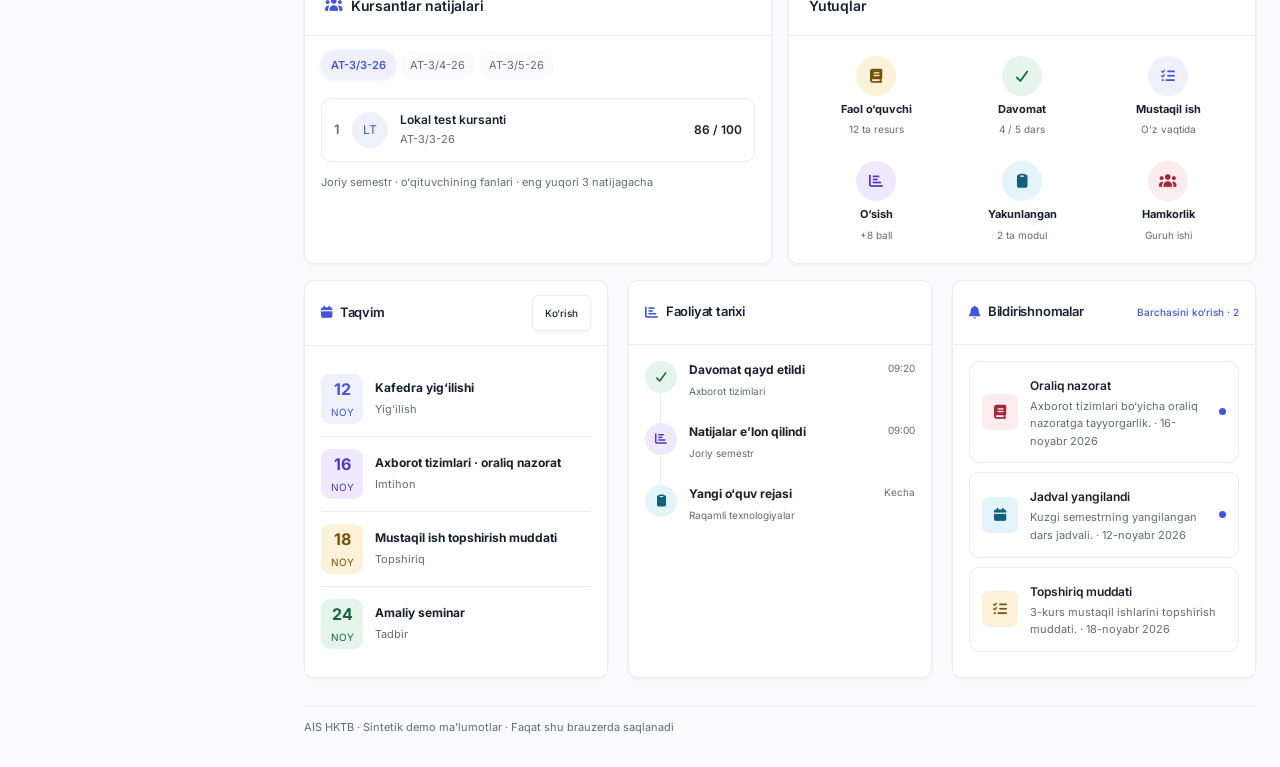
==== commit 47411046: "Refine teacher dashboard and update offline export" ====
--- a/v0-export/index.html
+++ b/v0-export/index.html
@@ -755,6 +755,7 @@
   <link rel="stylesheet" href="base.css" />
   <link rel="stylesheet" href="dashboard.css" />
   <link rel="stylesheet" href="features.css" />
+    <link rel="stylesheet" href="teacher.css" />
   <a class="skip" href="#main">Asosiy mazmunga o‘tish</a>
   <header class="top">
     <div class="brand-area">
--- a/v0-export/dashboard.css
+++ b/v0-export/dashboard.css
@@ -8,7 +8,7 @@
 .schedule-side{grid-template-columns:minmax(0,2.05fr) minmax(0,1fr);gap:16px}.schedule-side .panel:first-child{border-top:1px solid var(--line)}.schedule .section-head{border-bottom:0}.schedule .facts{padding-top:0}.time-row{border-color:#91b0ff;border-left:3px solid #4564e1;min-height:66px}.time-row.done{border-color:#69b98b;border-left-color:#2fa568}.time-row.featured{border-color:#6b87e6;border-left-color:#4263eb;background:var(--paper)}.time-row.planned{border-color:#dab461;border-left-color:#bd8826}.schedule-summary{display:grid;grid-template-columns:repeat(4,minmax(0,1fr));gap:7px;padding:0 14px 11px}.schedule-summary>div{text-align:center;border:1px solid var(--line);border-left:3px solid var(--accent);padding:6px 2px;border-radius:8px}.schedule-summary strong,.schedule-summary small{display:block}.schedule-summary small{font-size:.72rem}.schedule-summary .green{border-left-color:#2fa568}.schedule-summary .amber{border-left-color:#bd8826}
 .insights{background:linear-gradient(140deg,var(--soft),var(--paper))}.insight-lead{display:flex;align-items:center;gap:13px;padding:12px;background:var(--paper);border:1px solid var(--line);border-radius:11px}.dial{width:61px;height:61px;flex:none;border-radius:100%;display:grid;place-items:center;background:conic-gradient(var(--accent) calc(var(--value)*1%),var(--line) 0)}.dial b{display:grid;place-items:center;width:49px;height:49px;border-radius:50%;background:var(--paper);font-size:1.02rem}.insights .body{display:grid;gap:12px}
 .admin-intro{display:grid;grid-template-columns:minmax(0,1.15fr) minmax(0,1.85fr);align-items:center;gap:18px;margin-bottom:21px;padding:21px 20px;background:linear-gradient(105deg,var(--paper) 55%,var(--hero));border:1px solid var(--line);border-radius:16px;box-shadow:var(--shadow)}.admin-intro .avatar-symbol{width:62px;height:62px}.admin-intro h2{font-size:1.24rem}.admin-intro .quick{border:0;padding-top:0}.admin-intro .stats-strip{grid-template-columns:repeat(4,minmax(0,1fr))}.admin-intro .stat-card{align-content:start;display:grid;gap:9px;min-height:104px}.admin-intro .stat-card strong{font-size:1.1rem}
-.admin-columns{display:grid;grid-template-columns:repeat(3,minmax(0,1fr));gap:16px;align-items:stretch}.admin-columns>.panel .body{padding-block:19px}.admin-columns .measure{gap:17px}.highlight-card{border-radius:15px;color:#fff;padding:15px 16px;min-height:153px;display:grid;align-content:space-between;gap:14px;background:radial-gradient(circle at 92% 11%,#ffffff22 0 21%,transparent 22%),linear-gradient(135deg,#108751,#126744);box-shadow:var(--shadow)}.highlight-card.blue{background:radial-gradient(circle at 92% 11%,#ffffff22 0 21%,transparent 22%),linear-gradient(135deg,#4b65d9,#2852ae)}.highlight-card h2{font-size:1.12rem}.highlight-card small{color:#fff}.highlight-card .btn{justify-self:start;background:#ffffff1d;border-color:#ffffff70;color:#fff;min-height:34px}.highlight-card .btn:hover{background:#ffffff33}.highlight-card .glyph{margin-right:5px}
+.admin-columns{display:grid;grid-template-columns:repeat(3,minmax(0,1fr));gap:16px;align-items:stretch}.admin-columns>.panel .body{padding-block:19px}.admin-columns .measure{gap:17px}.highlight-card{border-radius:15px;color:#fff;padding:15px 16px;min-height:153px;display:grid;align-content:space-between;gap:14px;background:linear-gradient(135deg,#108751,#126744);box-shadow:var(--shadow)}.highlight-card.blue{background:linear-gradient(135deg,#4b65d9,#2852ae)}.highlight-card h2{font-size:1.12rem}.highlight-card small{color:#fff}.highlight-card .btn{justify-self:start;background:#ffffff1d;border-color:#ffffff70;color:#fff;min-height:34px}.highlight-card .btn:hover{background:#ffffff33}.highlight-card .glyph{margin-right:5px}
 .matrix{position:relative;min-height:184px;margin:9px 1px 0 25px;border-left:1px solid var(--line);border-bottom:1px solid var(--line);background:repeating-linear-gradient(to right,var(--line) 0 1px,transparent 1px 25%),repeating-linear-gradient(to bottom,var(--line) 0 1px,transparent 1px 25%)}.matrix i{position:absolute;left:calc(var(--x)*1%);bottom:calc(var(--y)*1%);width:11px;height:11px;border:2px solid var(--paper);border-radius:50%;background:#32945f;transform:translate(-50%,50%)}.matrix i.warn{background:#cd8b25}.matrix-axis{display:flex;justify-content:space-between;margin:4px 0 0 25px;color:var(--muted);font-size:.72rem}.matrix-caption{font-size:.8rem;color:var(--muted);margin-top:7px}
 @media(max-width:1220px){.top{--nav-width:228px}.frame{grid-template-columns:228px minmax(0,1fr)}.top{padding-right:12px}.top .global-search{width:44px;justify-content:center;margin-left:5px}.top .global-search span:last-child{display:none}.hero-strip{grid-template-columns:repeat(3,minmax(0,1fr))}}
 @media(max-width:930px){.top .tools{gap:5px}.tools .semester{display:none}.admin-intro{grid-template-columns:1fr}.admin-columns{grid-template-columns:repeat(2,minmax(0,1fr))}.admin-columns>.panel:last-child{grid-column:1/-1}.metric-grid{grid-template-columns:repeat(3,minmax(0,1fr))}}
--- a/v0-export/features.css
+++ b/v0-export/features.css
@@ -383,8 +383,14 @@
 .schedule-side {
   gap: 14px;
 }
-.insights {
-  background: linear-gradient(140deg, color-mix(in srgb, var(--soft) 85%, var(--paper)), var(--paper));
+.insights,
+.welcome,
+[data-night] .welcome,
+.admin-intro {
+  background: var(--paper);
+}
+.insight-lead {
+  background: var(--rail);
 }
 .insights .section-head {
   border-bottom: 0;
@@ -517,28 +523,386 @@
   margin-bottom: 16px;
 }
 @media (min-width: 1221px) {
-  body[data-role="institution"] .top {
-    height: 44px;
+  body {
+    --shell-width: 280px;
+    --shell-height: 60px;
+    font-size: 14px;
+  }
+  body[data-role="institution"] {
+    --shell-width: 250px;
+    --shell-height: 54px;
+  }
+  body .top {
+    height: var(--shell-height);
+    min-height: var(--shell-height);
+  }
+  body .brand-area {
+    width: var(--shell-width);
+  }
+  body .brand {
+    font-size: 24px;
+  }
+  body .frame:not(.folded) {
+    grid-template-columns: var(--shell-width) minmax(0, 1fr);
+  }
+  body #rail {
+    top: var(--shell-height);
+    height: calc(100dvh - var(--shell-height));
+    padding: 24px 12px 12px;
+  }
+  body .rail-context,
+  body .rail-account {
+    min-height: 58px;
+    padding: 10px;
+  }
+  body .rail-context strong,
+  body .rail-account strong {
+    font-size: 13px;
+  }
+  body .nav button {
     min-height: 44px;
-  }
-  body[data-role="institution"] .brand-area {
-    width: 204px;
-  }
-  body[data-role="institution"] .frame:not(.folded) {
-    grid-template-columns: 204px minmax(0, 1fr);
-  }
-  body[data-role="institution"] #rail {
-    top: 44px;
-    height: calc(100dvh - 44px);
+    font-size: 14px;
+    gap: 10px;
+  }
+  body .nav button b {
+    width: 32px;
+    height: 32px;
+    font-size: 13px;
+  }
+  body .top .global-search {
+    height: 40px;
+    width: min(22vw, 320px);
+    font-size: 14px;
+    margin-left: 20px;
+  }
+  body .tools > .icon,
+  body .role-picker > summary,
+  body .languages summary,
+  body .period {
+    min-height: 40px;
+    height: 40px;
+    min-width: 40px;
+  }
+  body main {
+    padding: 24px 24px 32px;
+  }
+  body .titlebar h1 {
+    font-size: 32px;
+    line-height: 1.2;
+    letter-spacing: -0.035em;
+  }
+  body .crumb {
+    font-size: 14px;
+    margin-bottom: 22px;
+  }
+  body .section-head {
+    min-height: 60px;
+    padding: 16px 20px;
+  }
+  body .section-head h2 {
+    font-size: 14px;
+  }
+  body .btn {
+    min-height: 36px;
+    font-size: 13px;
+    padding: 6px 12px;
+  }
+  body .body {
+    padding: 20px;
+  }
+  body .welcome {
+    padding: 20px;
+    margin-bottom: 16px;
+    border-radius: 16px;
+  }
+  body .welcome-head {
+    min-height: 96px;
+  }
+  body .learner-overview .welcome-head {
+    min-height: 123px;
+  }
+  body .welcome-person {
+    gap: 16px;
+  }
+  body .avatar-symbol {
+    width: 80px;
+    height: 80px;
+    font-size: 30px;
+  }
+  body .welcome-head h2 {
+    font-size: 24px;
+  }
+  body .welcome-person > div > small {
+    font-size: 12px;
+  }
+  body .welcome-date {
+    margin: 0;
+    font-size: 12px;
+  }
+  body .welcome-date strong {
+    font-size: 30px;
+  }
+  body .hero-facts .status {
+    font-size: 11px;
+    padding: 3px 8px;
+  }
+  body .learner-profile-tags {
+    font-size: 12px;
+    gap: 14px;
+  }
+  body .hero-strip {
+    margin-top: 20px;
+    gap: 12px;
+  }
+  body .hero-strip .stat-card {
+    min-height: 62px;
+    padding: 10px;
+  }
+  body .hero-strip .stat-card strong {
+    font-size: 14px;
+  }
+  body .hero-strip .stat-card small {
+    font-size: 11px;
+  }
+  body .quick {
+    border: 0;
+    margin-top: 20px;
+    padding-top: 0;
+    gap: 8px;
+  }
+  body .quick > .label,
+  body .quick .btn {
+    font-size: 12px;
+  }
+  body .quick .btn {
+    min-height: 30px;
+    padding: 4px 9px;
+  }
+  body .metric-grid {
+    gap: 12px;
+  }
+  body .metric-grid .stat-card {
+    min-height: 124px;
+    padding: 14px;
+    gap: 8px;
+    border-radius: 15px;
+  }
+  body .metric-grid .stat-card strong {
+    font-size: 24px;
+  }
+  body .metric-grid .stat-card small {
+    font-size: 12px;
+  }
+  body .metric-grid .stat-icon {
+    width: 36px;
+    height: 36px;
+    font-size: 16px;
+  }
+  body .overview {
+    margin-bottom: 16px;
+  }
+  body .schedule-side {
+    grid-template-columns: minmax(0, 2fr) minmax(0, 1fr);
+    gap: 20px;
+  }
+  body .schedule-list {
+    gap: 10px;
+    padding: 0 20px 20px;
+  }
+  body .time-row {
+    min-height: 68px;
+    padding: 10px 14px;
+    grid-template-columns: 72px minmax(0, 1fr) auto;
+    gap: 16px;
+  }
+  body .time-row h3,
+  body .time-row time {
+    font-size: 14px;
+  }
+  body .time-row small {
+    font-size: 12px;
+  }
+  body .time-row time small {
+    font-size: 11px;
+  }
+  body .lesson-actions .status,
+  body .schedule-context,
+  body .schedule .section-head .btn {
+    font-size: 11px;
+  }
+  body .lesson-actions .btn {
+    min-height: 32px;
+    font-size: 12px;
+  }
+  body .schedule-summary {
+    gap: 9px;
+    padding: 0 20px 16px;
+  }
+  body .schedule-summary > div {
+    min-height: 66px;
+    padding: 10px 4px;
+    background: var(--paper);
+    border-color: currentColor;
+  }
+  body .schedule-summary small {
+    font-size: 11px;
+  }
+  body .insight-lead {
+    padding: 14px;
+    gap: 16px;
+    min-height: 102px;
+  }
+  body .insight-lead h3 {
+    font-size: 14px;
+  }
+  body .insight-lead small {
+    font-size: 12px;
+  }
+  body .dial {
+    width: 76px;
+    height: 76px;
+  }
+  body .dial b {
+    width: 60px;
+    height: 60px;
+    font-size: 20px;
+  }
+  body .insights .body {
+    padding-top: 0;
+  }
+  body .insight-summary-row {
+    padding: 12px 0;
+    gap: 12px;
+  }
+  body .insight-summary-row h3 {
+    font-size: 13px;
+  }
+  body .insight-summary-row small {
+    font-size: 12px;
+  }
+  body .insight-summary-row .stat-icon {
+    width: 30px;
+    height: 30px;
+  }
+  body .teacher-groups {
+    gap: 14px;
+  }
+  body .teacher-indicator {
+    padding: 16px;
+    min-height: 126px;
+  }
+  body .teacher-indicator strong {
+    font-size: 24px;
+  }
+  body .teacher-indicator small,
+  body .group-head small,
+  body .group-stats small,
+  body .group-actions .btn {
+    font-size: 12px;
+  }
+  body .teacher-indicator progress {
+    height: 6px;
+    margin-top: 6px;
+  }
+  body .group-head {
+    padding: 14px;
+    gap: 12px;
+  }
+  body .group-head h3,
+  body .group-stats strong {
+    font-size: 15px;
+  }
+  body .group-stats,
+  body .group-actions {
+    padding: 12px 14px;
+  }
+  body .academic-results {
+    grid-template-columns: 250px minmax(0, 1fr) 300px;
+    gap: 20px;
+  }
+  body .academic-eyebrow,
+  body .subject-result small,
+  body .academic-summary small {
+    font-size: 11px;
+  }
+  body .subject-result {
+    padding: 12px;
+  }
+  body .subject-result-title h3,
+  body .subject-result-title strong {
+    font-size: 13px;
   }
   body[data-role="institution"] main {
-    padding-inline: 19px;
+    padding-inline: 22px;
   }
   body[data-role="institution"] .titlebar h1 {
-    font-size: 24px;
+    font-size: 30px;
   }
   body[data-role="institution"] .crumb {
-    margin-bottom: 13px;
+    margin-bottom: 14px;
+  }
+  body .admin-intro {
+    padding: 20px;
+    margin-bottom: 22px;
+    gap: 20px;
+    grid-template-columns: minmax(0, 1.25fr) minmax(0, 1.75fr);
+  }
+  body .admin-intro .avatar-symbol {
+    width: 58px;
+    height: 58px;
+    font-size: 26px;
+  }
+  body .admin-intro h2 {
+    font-size: 22px;
+  }
+  body .admin-intro .quick {
+    margin-top: 12px;
+  }
+  body .admin-intro .stat-card {
+    min-height: 106px;
+    padding: 10px;
+    gap: 8px;
+  }
+  body .admin-intro .stat-card strong {
+    font-size: 18px;
+    line-height: 1.2;
+  }
+  body .admin-intro .stat-card small {
+    font-size: 12px;
+  }
+  body .admin-intro .stat-icon {
+    width: 32px;
+    height: 32px;
+  }
+  body .admin-columns,
+  body .admin-columns > .stack {
+    gap: 20px;
+  }
+  body .highlight-card {
+    min-height: 240px;
+    padding: 18px;
+  }
+  body .highlight-card h2 {
+    font-size: 20px;
+  }
+  body .highlight-card small,
+  body .highlight-footer .btn {
+    font-size: 12px;
+  }
+  body .highlight-numbers strong {
+    font-size: 16px;
+  }
+  body .admin-columns .section-head h2 {
+    font-size: 16px;
+  }
+  body .admin-columns .measure {
+    gap: 32px;
+  }
+  body .admin-columns .measure label {
+    font-size: 13px;
+  }
+  body .matrix {
+    min-height: 270px;
   }
 }
 .admin-intro .avatar-symbol {
@@ -594,6 +958,256 @@
 }
 .matrix {
   min-height: 200px;
+}
+.numeric-table table {
+  table-layout: fixed;
+}
+.numeric-table th:first-child {
+  width: 44%;
+}
+.numeric-table td,
+.numeric-table thead th:not(:first-child),
+.attendance-table td:nth-child(2) {
+  text-align: right;
+  font-variant-numeric: tabular-nums;
+}
+.numeric-table td:last-child {
+  white-space: nowrap;
+}
+.department-score .feature {
+  background: var(--rail);
+  border: 1px solid var(--line);
+  border-radius: 10px;
+  padding: 20px;
+}
+.department-score .feature strong {
+  display: block;
+  color: var(--ink);
+  font-size: clamp(30px, 3vw, 48px);
+  line-height: 1.2;
+  margin-block: 8px;
+  font-variant-numeric: tabular-nums;
+}
+.document-board {
+  display: grid;
+  grid-template-columns: repeat(3, minmax(0, 1fr));
+  align-items: stretch;
+}
+.document-stage {
+  min-width: 0;
+  display: flex;
+  flex-direction: column;
+}
+.document-stage .document-heading {
+  display: flex;
+  justify-content: space-between;
+  align-items: center;
+  gap: 8px;
+  min-height: 54px;
+  margin: 0;
+  padding: 14px 18px;
+  background: var(--rail);
+  font-size: 13px;
+  border-bottom: 1px solid var(--line);
+}
+.stage-count {
+  background: var(--paper);
+  border: 1px solid var(--line);
+  border-radius: 6px;
+  min-width: 25px;
+  padding: 2px 6px;
+  font-size: 11px;
+  text-align: center;
+}
+.document-stage > .bounded {
+  flex: 1;
+  max-height: none;
+}
+.document-stage .row {
+  display: flex;
+  flex-direction: column;
+  align-items: stretch;
+  gap: 12px;
+  padding: 18px;
+  height: 100%;
+  min-height: 174px;
+}
+.document-stage .row > div {
+  flex: 1;
+}
+.document-stage .row h3 {
+  background: none;
+  padding: 0;
+  margin-bottom: 7px;
+  font-size: 14px;
+}
+.document-stage .row small {
+  font-size: 12px;
+}
+.document-stage .row .btn {
+  align-self: flex-start;
+  margin-top: auto;
+}
+.audit-panel > .section-head,
+.institution-registry > .section-head {
+  align-items: center;
+  gap: 14px;
+}
+.audit-panel .tabs {
+  flex-shrink: 0;
+}
+.event-trigger {
+  font-weight: 600;
+  text-align: left;
+  justify-content: flex-start;
+  white-space: normal;
+}
+.event-rejected {
+  color: var(--red);
+  border-left: 3px solid var(--red);
+}
+.event-accepted {
+  border-left: 3px solid var(--good);
+}
+.event-changed {
+  border-left: 3px solid var(--accent);
+}
+.institution-identity {
+  display: grid;
+  gap: 4px;
+  overflow-wrap: anywhere;
+}
+.institution-identity small {
+  font-weight: 500;
+  color: var(--muted);
+  font-variant-numeric: tabular-nums;
+}
+.institution-registry .search {
+  width: 300px;
+  max-width: 100%;
+}
+.institution-table th:first-child {
+  width: 48%;
+}
+.institution-table td:nth-child(3),
+.institution-table thead th:nth-child(3) {
+  text-align: right;
+  font-variant-numeric: tabular-nums;
+}
+.institution-table td:last-child,
+.institution-table thead th:last-child {
+  text-align: center;
+  width: 100px;
+}
+.monitoring-panels,
+.leader-panels {
+  align-items: stretch;
+}
+.monitoring-panels .section-head,
+.leader-panels .section-head {
+  min-height: 64px;
+}
+.measure label {
+  display: grid;
+  grid-template-columns: minmax(0, 1fr) auto;
+  align-items: baseline;
+  gap: 12px;
+}
+.measure label strong {
+  text-align: right;
+  font-variant-numeric: tabular-nums;
+  white-space: nowrap;
+}
+.tabs .btn[aria-current="page"] {
+  background: var(--primary);
+  color: white;
+  border-color: var(--primary);
+  box-shadow: inset 0 -3px 0 #0002;
+}
+.academic-layout {
+  align-items: start;
+}
+.academic-layout .section-head {
+  min-height: 64px;
+}
+.academic-layout .time-row {
+  grid-template-columns: 62px minmax(0, 1fr);
+  gap: 8px 12px;
+}
+.academic-layout .lesson-actions {
+  grid-column: 2;
+  justify-content: flex-start;
+  flex-wrap: wrap;
+}
+.academic-layout .schedule-heading-tools {
+  gap: 4px;
+}
+.attention-list .status {
+  margin-top: 6px;
+}
+.attention-list small {
+  display: block;
+  margin-top: 5px;
+}
+.services-panel .status,
+.attendance-table .status {
+  white-space: normal;
+}
+.services-panel td,
+.queue-panel .row {
+  min-height: 66px;
+  padding-block: 15px;
+}
+.queue-meta {
+  display: flex;
+  gap: 8px;
+  align-items: center;
+  flex-wrap: wrap;
+  margin-top: 6px;
+}
+.queue-meta time {
+  color: var(--muted);
+  font-size: 11px;
+  font-variant-numeric: tabular-nums;
+}
+@media (min-width: 1221px) {
+  body .registry th,
+  body .registry td {
+    padding: 14px 18px;
+    font-size: 13px;
+  }
+  body .registry thead th {
+    background: var(--rail);
+    font-weight: 600;
+  }
+  body .row h3 {
+    font-size: 14px;
+  }
+  body .row small {
+    font-size: 12px;
+  }
+  body .operational-overview .stat-card {
+    min-height: 76px;
+  }
+}
+@media (max-width: 767px) {
+  .document-board {
+    grid-template-columns: minmax(0, 1fr);
+  }
+  .document-stage .row {
+    min-height: 150px;
+  }
+  .audit-panel > .section-head,
+  .institution-registry > .section-head {
+    align-items: stretch;
+    flex-direction: column;
+  }
+  .institution-registry .search {
+    width: 100%;
+  }
+  .academic-layout .time-row {
+    grid-template-columns: 53px minmax(0, 1fr);
+  }
 }
 .dashboard-actions {
   display: flex;
@@ -651,7 +1265,7 @@
   font-size: 11px;
 }
 .highlight-card {
-  background: radial-gradient(circle at 95% 8%, #ffffff18 0 22%, transparent 23%), linear-gradient(125deg, #117d49, #0f6b42);
+  background: linear-gradient(125deg, #117d49, #0f6b42);
 }
 .highlight-card h2 {
   margin: 5px 0;
@@ -798,10 +1412,318 @@
 .insight-footer > .btn {
   width: 100%;
 }
+.teacher-insights .insight-lead {
+  flex-direction: row;
+  align-items: center;
+}
 .learner-insights .insight-lead {
+  flex-direction: row;
+  align-items: center;
+  gap: 14px;
+}
+.learner-insights .insight-lead > div,
+.learner-insights .insight-summary-row > div {
+  min-width: 0;
+  overflow-wrap: anywhere;
+}
+.learner-insights .insight-summary-row {
+  display: grid;
+  grid-template-columns: 28px minmax(0, 1fr);
+  align-items: center;
+  gap: 12px;
+  padding: 10px 0;
+}
+.learner-insights .insight-summary-row .stat-icon {
+  width: 28px;
+  height: 28px;
+}
+.teacher-insights .section-head {
+  min-height: 0;
+  padding: 12px 16px;
+}
+.teacher-insights > .body {
+  padding: 0 16px 14px;
+  gap: 0;
+}
+.teacher-insights .insight-lead {
+  min-height: 0;
+  padding: 8px;
+  gap: 12px;
+}
+.teacher-insights .dial {
+  width: 58px;
+  height: 58px;
+}
+.teacher-insights .dial b {
+  width: 44px;
+  height: 44px;
+  font-size: 17px;
+}
+.teacher-insights .insight-details {
+  margin-top: 4px;
+}
+.teacher-insights .insight-summary-row {
+  padding: 6px 0;
+  gap: 10px;
+  align-items: center;
+}
+.teacher-insights .insight-summary-row .stat-icon {
+  width: 26px;
+  height: 26px;
+}
+.teacher-insights .insight-summary-row h3,
+.teacher-insights .insight-lead h3 {
+  font-size: 12px;
+  line-height: 1.5;
+}
+.teacher-insights .insight-summary-row small,
+.teacher-insights .insight-lead small {
+  font-size: 11px;
+  line-height: 1.5;
+  margin-top: 2px;
+}
+.teacher-insights .insight-footer .row {
+  min-height: 0;
+  padding: 8px 0 0;
+  flex-wrap: wrap;
+}
+.teacher-insights .insight-footer .row h3 {
+  font-size: 12px;
+}
+.teacher-insights .insight-footer .row small {
+  font-size: 11px;
+}
+.teacher-insights .insight-footer .btn {
+  font-size: 11px;
+  min-height: 30px;
+  padding: 4px 8px;
+}
+.chart-total strong,
+.chart-total small {
+  display: block;
+}
+.chart-total strong {
+  font-size: 22px;
+  line-height: 1.3;
+  font-variant-numeric: tabular-nums;
+}
+.chart-total small {
+  font-size: 12px;
+  margin-top: 3px;
+}
+.distribution-list {
+  display: grid;
+  gap: 28px;
+  margin-block: 24px;
+}
+.distribution-label {
+  display: flex;
+  justify-content: space-between;
+  gap: 12px;
+  align-items: baseline;
+  margin-bottom: 8px;
+  font-size: 13px;
+}
+.distribution-label > span:last-child {
+  white-space: nowrap;
+  color: var(--muted);
+  font-variant-numeric: tabular-nums;
+}
+.distribution-label strong {
+  color: var(--ink);
+  font-weight: 500;
+}
+.distribution-item progress {
+  display: block;
+  width: 100%;
+  height: 6px;
+  border: 0;
+  border-radius: 4px;
+  overflow: hidden;
+  appearance: none;
+  background: var(--line);
+  --course-color: var(--accent);
+}
+.distribution-item:nth-child(2) progress { --course-color: #1971b5; }
+.distribution-item:nth-child(3) progress { --course-color: #25a568; }
+.distribution-item progress::-webkit-progress-bar { background: var(--line); }
+.distribution-item progress::-webkit-progress-value { background: var(--course-color); border-radius: 4px; }
+.distribution-item progress::-moz-progress-bar { background: var(--course-color); border-radius: 4px; }
+.course-distribution .distribution-summary {
+  padding: 0;
+  margin: 0;
+}
+.scatter-chart {
+  display: grid;
+  grid-template-columns: 14px 26px minmax(0, 1fr);
+  grid-template-rows: auto 18px 18px;
+  gap: 4px 6px;
+  margin: 20px 4px 14px 0;
+  font-size: 11px;
+  color: var(--muted);
+  font-variant-numeric: tabular-nums;
+}
+.scatter-y-label {
+  grid-area: 1 / 1;
+  writing-mode: vertical-rl;
+  transform: rotate(180deg);
+  text-align: center;
+}
+.scatter-y-ticks {
+  grid-area: 1 / 2;
+  display: flex;
   flex-direction: column;
-  align-items: flex-start;
-  gap: 10px;
+  justify-content: space-between;
+  text-align: right;
+  line-height: 1;
+}
+.scatter-plot {
+  grid-area: 1 / 3;
+  position: relative;
+  aspect-ratio: 2.4;
+  min-width: 0;
+  border-left: 1px solid var(--line);
+  border-bottom: 1px solid var(--line);
+  background: repeating-linear-gradient(to top, var(--line) 0 1px, transparent 1px 20%), repeating-linear-gradient(to right, color-mix(in srgb, var(--line) 50%, transparent) 0 1px, transparent 1px 16.6667%);
+}
+.scatter-plot i {
+  position: absolute;
+  left: calc(var(--x) * 1%);
+  bottom: calc(var(--y) * 1%);
+  transform: translate(-50%, 50%);
+  width: 10px;
+  height: 10px;
+  border: 2px solid var(--paper);
+  border-radius: 50%;
+  box-sizing: content-box;
+}
+.at-target { background: #32945f; }
+.below-target { background: #c48b2a; }
+.scatter-x-ticks {
+  grid-area: 2 / 3;
+  display: flex;
+  justify-content: space-between;
+  line-height: 18px;
+}
+.scatter-x-label {
+  grid-area: 3 / 3;
+  text-align: center;
+}
+.scatter-y-ticks span,
+.monthly-y-ticks span {
+  height: 0;
+  display: flex;
+  align-items: center;
+  justify-content: flex-end;
+}
+.scatter-x-ticks span {
+  width: 0;
+  display: flex;
+  justify-content: center;
+}
+.chart-legend {
+  display: flex;
+  flex-wrap: wrap;
+  gap: 10px 20px;
+  list-style: none;
+  margin: 0;
+  padding: 0;
+  font-size: 12px;
+}
+.chart-legend li {
+  display: flex;
+  gap: 7px;
+  align-items: baseline;
+}
+.chart-legend i {
+  width: 9px;
+  height: 9px;
+  flex: none;
+  border-radius: 50%;
+}
+.chart-legend strong {
+  font-weight: 600;
+  margin-left: 5px;
+  white-space: nowrap;
+}
+.academic-trend .trend-current {
+  padding: 12px;
+}
+.monthly-sparkline {
+  display: block;
+  width: 100%;
+  height: 54px;
+  margin-top: 4px;
+  color: var(--accent);
+}
+.monthly-sparkline polygon { fill: currentColor; opacity: .13; }
+.monthly-sparkline polyline { fill: none; stroke: currentColor; stroke-width: 2; }
+.monthly-chart {
+  display: grid;
+  grid-template-columns: 25px minmax(0, 1fr);
+  gap: 8px;
+  padding: 22px 8px 28px 0;
+  color: var(--muted);
+  font-variant-numeric: tabular-nums;
+}
+.monthly-y-ticks {
+  display: flex;
+  flex-direction: column;
+  justify-content: space-between;
+  text-align: right;
+  height: 100px;
+  font-size: 11px;
+  line-height: 1;
+}
+.monthly-chart .result-columns {
+  display: grid;
+  grid-template-columns: repeat(3, minmax(0, 1fr));
+  gap: 12px;
+  height: 100px;
+  padding: 0;
+  border-bottom: 1px solid var(--line);
+  background: repeating-linear-gradient(to top, var(--line) 0 1px, transparent 1px 50%);
+}
+.monthly-chart .result-columns > div {
+  position: relative;
+  display: block;
+  height: 100%;
+  text-align: center;
+}
+.monthly-chart .result-columns i {
+  position: absolute;
+  left: 50%;
+  bottom: 0;
+  transform: translateX(-50%);
+  height: calc(var(--score) * 1%);
+  width: 28px;
+  max-width: 70%;
+  border-radius: 5px 5px 0 0;
+  background: var(--accent);
+}
+.monthly-chart .result-columns > div:last-child i {
+  background: #6336d5;
+}
+.monthly-chart .result-columns b,
+.monthly-chart .result-columns small {
+  position: absolute;
+  width: 100%;
+  left: 0;
+  font-size: 11px;
+}
+.monthly-chart .result-columns b {
+  bottom: calc(var(--score) * 1% + 4px);
+  color: var(--ink);
+}
+.monthly-chart .result-columns small {
+  top: calc(100% + 7px);
+}
+@media (max-width: 767px) {
+  .scatter-plot { aspect-ratio: 1.65; }
+  .chart-legend { gap: 10px 16px; }
+  .learner-insights .insight-lead { gap: 12px; padding: 12px; }
+  .learner-insights .dial { width: 60px; height: 60px; }
+  .learner-insights .dial b { width: 46px; height: 46px; font-size: 18px; }
 }
 .learner-insights .dial {
   background: conic-gradient(#6336d5 calc(var(--value) * 1%), var(--line) 0);
@@ -1898,21 +2820,18 @@
     display: block;
   }
   .frame:not(.folded) .rail-backdrop {
-    display: block;
-    position: fixed;
-    inset: var(--header-height, 105px) 0 0;
-    z-index: 3;
-    border: 0;
-    background: #15223866;
+    display: none;
   }
   .frame:not(.folded) #rail {
-    position: fixed;
-    inset: var(--header-height, 105px) auto 0 0;
-    z-index: 4;
-    width: min(280px, 85vw);
+    position: relative;
+    inset: auto;
+    width: 100%;
     min-height: 0;
-    height: calc(100dvh - var(--header-height, 105px));
-    box-shadow: 20px 0 40px #0002;
+    height: auto;
+    max-height: 55dvh;
+    overflow-y: auto;
+    box-shadow: none;
+    border-bottom: 1px solid var(--line);
     background: var(--rail);
   }
   .nav {
--- a/v0-export/teacher.css
+++ b/v0-export/teacher.css
@@ -0,0 +1,13 @@
+.teacher-welcome.welcome{background:radial-gradient(circle at 1px 1px,color-mix(in srgb,var(--accent) 12%,transparent) 1px,transparent 0) 0 0/18px 18px,linear-gradient(110deg,#eef1ff,#f6f8fd 50%,#eef8f5);padding:22px}
+[data-night] .teacher-welcome.welcome{background:radial-gradient(circle at 1px 1px,#8ba7da18 1px,transparent 0) 0 0/18px 18px,linear-gradient(110deg,#242c40,#222a32 50%,#203330)}
+.teacher-welcome .welcome-person{align-items:flex-start;min-width:0}.teacher-welcome .welcome-head{align-items:flex-start;gap:24px}.teacher-welcome .welcome-head h2{margin:4px 0 9px;font-size:24px}.teacher-greeting{color:var(--accent);font-weight:600}.teacher-welcome .avatar-symbol{width:76px;height:76px;border-radius:8px;background:var(--primary);color:#fff;font-size:28px}.teacher-profile-chips{display:flex;flex-wrap:wrap;gap:6px;max-width:720px}.teacher-profile-chips>span{display:inline-flex;align-items:center;gap:6px;padding:4px 8px;background:var(--paper);border:1px solid var(--line);border-radius:16px;font-size:11px;min-width:0;overflow-wrap:anywhere}.teacher-profile-chips .glyph{color:var(--accent);flex:none}.teacher-department{display:block;margin-top:8px;font-size:11px}.teacher-clock{text-align:end;flex:none;display:flex;flex-direction:column;align-items:flex-end;gap:5px;max-width:235px}.teacher-clock time{font-size:30px;line-height:1.1;font-weight:650;letter-spacing:-.03em;font-variant-numeric:tabular-nums}.teacher-clock small{font-size:11px}.teacher-clock .status{margin:2px 0}.teacher-welcome .hero-strip{margin-top:22px}.teacher-welcome .quick{border-top:1px dashed var(--line);padding-top:16px;margin-top:16px}.teacher-overview button.stat-card{font:inherit;text-align:start;color:var(--ink);cursor:pointer}.teacher-overview button.stat-card:hover{border-color:var(--accent);box-shadow:0 2px 8px #162b5b12}.teacher-overview button.stat-card:focus-visible{outline:3px solid var(--accent);outline-offset:2px}.teacher-overview .hero-strip .stat-card{background:var(--paper)}
+.teacher-overview-panels{margin-bottom:16px;align-items:stretch}.teacher-overview-panels .teacher-performance{margin:0}.teacher-overview-panels .teacher-groups{grid-template-columns:repeat(3,minmax(0,1fr));gap:12px}.teacher-overview-panels .teacher-indicator{padding:8px}.teacher-overview-panels .teacher-indicator strong{font-size:22px}.teacher-overview-panels .teacher-indicator small{overflow-wrap:anywhere}.group-actions:has(.group-icon-button){grid-template-columns:repeat(4,minmax(0,1fr));gap:6px}.group-actions .group-icon-button{width:100%;min-height:32px;color:var(--muted);font-size:13px}.group-actions .group-icon-button:hover{color:var(--accent);background:var(--soft)}
+.teacher-tabs{display:flex;flex-wrap:wrap;gap:4px;padding:14px 16px 6px}.teacher-tabs button{border:0;background:var(--bg);border-radius:20px;padding:7px 10px;font:inherit;font-size:11px;color:var(--muted);cursor:pointer;white-space:normal;max-width:100%}.teacher-tabs button[aria-selected=true]{color:var(--accent);background:var(--soft);box-shadow:0 1px 5px #162b5b15;font-weight:600}.teacher-tabs button:focus-visible{outline:2px solid var(--accent);outline-offset:2px}.teacher-card-list{padding:12px 16px 16px}.teacher-card{display:flex;align-items:center;gap:12px;padding:12px;border:1px solid var(--line);border-radius:10px;background:var(--paper);min-width:0;margin-bottom:9px}.teacher-card:last-child{margin-bottom:0}.teacher-card-copy{flex:1;min-width:0;text-align:start}.teacher-card h3,.teacher-card strong{font-size:12px;font-weight:600;line-height:1.45}.teacher-card small{display:block;font-size:11px;line-height:1.6;margin-top:3px;overflow-wrap:anywhere;color:var(--muted)}.teacher-card-copy h3,.teacher-card-copy strong{overflow-wrap:anywhere}.teacher-card-end{flex:none;text-align:end;max-width:135px}.teacher-card-end small{font-size:10px}.teacher-card .stat-icon{width:36px;height:36px;border-radius:7px}.text-link.btn{border:0;background:transparent;box-shadow:none;color:var(--accent);padding:3px 0;min-height:28px;font-size:11px;white-space:normal;text-align:start}.text-link.btn:hover{text-decoration:underline;background:transparent}.teacher-subtitle{font-size:12px;font-weight:600;color:var(--muted);margin:12px 0 8px}.teacher-exams .mini-stat-grid{grid-template-columns:repeat(2,minmax(0,1fr));gap:8px}.teacher-exams .feature{padding:10px}.teacher-exams .feature>small{display:block;font-size:11px;line-height:1.4}.teacher-exams .feature p{font-size:10px;line-height:1.4;margin-top:4px}.teacher-exams .feature strong{font-size:21px}.teacher-exams>.body{gap:0}.teacher-exams .teacher-card{padding:9px;gap:9px}.teacher-exams .teacher-card .text-link{min-height:20px;padding:1px 0}.section-head .primary .glyph{color:inherit}.teacher-exams .section-head{align-items:flex-start}.teacher-exams .section-head h2{min-width:0}.teacher-exams .section-head .text-link{max-width:145px;text-align:end}.teacher-filters{display:flex;flex-wrap:wrap;gap:12px}.teacher-filters .field{flex:1 1 140px;min-width:0}.teacher-filters input,.teacher-filters select{width:100%;min-width:0;font-size:12px}.teacher-attendance-total{display:flex;flex-wrap:wrap;gap:8px;align-items:baseline;margin:14px 0}.teacher-attendance-total strong{font-size:30px;color:var(--ink);line-height:1.2}.teacher-attendance-total span{font-size:12px;color:var(--muted)}.teacher-attendance-total progress{width:100%;height:7px;appearance:none;border:0;border-radius:5px;overflow:hidden;background:var(--line)}.teacher-attendance-total progress::-webkit-progress-bar{background:var(--line)}.teacher-attendance-total progress::-webkit-progress-value{background:var(--primary)}.teacher-attendance-total progress::-moz-progress-bar{background:var(--primary)}.teacher-counts{display:grid;grid-template-columns:repeat(3,minmax(0,1fr));gap:8px;margin-bottom:14px}.teacher-counts .feature{padding:10px}.teacher-counts .feature strong{font-size:22px}.teacher-counts .feature small{font-size:11px}.teacher-counts .feature p{font-size:10px;overflow-wrap:anywhere}.teacher-period-row{display:grid;grid-template-columns:minmax(0,1fr) auto;gap:3px 10px;padding:10px 0;border-bottom:1px solid var(--line);font-size:12px}.teacher-period-row small{grid-column:1/-1;font-size:11px}.teacher-footnote{font-size:11px;line-height:1.6;margin:12px 0 0}.teacher-heatmap{display:grid;grid-template-columns:repeat(7,minmax(0,1fr));gap:7px;margin-top:15px}.teacher-heatmap>span{display:grid;place-items:center;min-height:32px;border-radius:5px;font-size:11px;border:1px solid var(--line)}.teacher-heatmap>span:focus-visible{outline:2px solid var(--accent)}.teacher-heatmap .high,.heatmap-legend .high{background:var(--green);color:var(--good);border-color:var(--good)}.teacher-heatmap .low,.heatmap-legend .low{background:var(--amber);color:var(--warn);border-color:var(--warn)}.teacher-heatmap .absent,.heatmap-legend .absent{background:var(--rose);color:var(--red);border-color:var(--red)}.teacher-heatmap .no-record,.heatmap-legend .no-record{background:var(--bg);color:var(--muted);border-style:dashed}.heatmap-legend{display:flex;flex-wrap:wrap;gap:8px 12px;margin-top:12px;font-size:10px;color:var(--muted)}.heatmap-legend>span{display:flex;gap:5px;align-items:center}.heatmap-legend i{width:12px;height:12px;border:1px solid var(--line);border-radius:3px}.teacher-rankings .rank-number{font-size:13px;font-weight:600;color:var(--muted)}.initial-avatar{width:36px;height:36px;border-radius:50%;display:grid;place-items:center;background:var(--soft);color:var(--accent);font-size:12px;flex:none}.teacher-communication .body{gap:0}.teacher-communication .mini-stat-grid{margin-bottom:8px}.teacher-panel-footer{margin-top:18px}.teacher-communication .teacher-card-end{max-width:110px}
+.teacher-bottom.three-columns{align-items:stretch}.teacher-bottom>.panel{height:100%;min-width:0}.teacher-bottom .section-head{min-height:64px;padding:14px 16px}.teacher-bottom .section-head h2{font-size:13px}.teacher-bottom .body{padding:16px}.teacher-bottom .section-head .btn{font-size:10px}.teacher-calendar-row{display:flex;width:100%;align-items:center;gap:12px;text-align:start;padding:12px 0;background:transparent;border:0;border-bottom:1px solid var(--line);color:var(--ink);cursor:pointer;font:inherit}.teacher-calendar-row:last-child{border-bottom:0}.teacher-calendar-row>span{flex:1;min-width:0}.teacher-calendar-row strong{display:block;font-size:12px;overflow-wrap:anywhere}.teacher-calendar-row small{display:block;font-size:11px;margin-top:4px;color:var(--muted)}.teacher-calendar-row time{width:42px;height:50px;flex:none;display:flex;flex-direction:column;justify-content:center;gap:0;border-radius:9px}.teacher-calendar-row time strong{font-size:16px}.teacher-calendar-row time small{font-size:10px;color:inherit;text-transform:uppercase}.teacher-timeline{list-style:none;margin:0;display:flex;flex-direction:column;gap:0!important}.teacher-timeline li{display:flex;position:relative;align-items:flex-start;gap:12px;padding-bottom:24px;min-width:0}.teacher-timeline li:last-child{padding-bottom:0}.teacher-timeline li:not(:last-child)::before{content:'';position:absolute;top:32px;bottom:0;inset-inline-start:15px;border-inline-start:1px solid var(--line)}.teacher-timeline .stat-icon{width:32px;height:32px;border-radius:50%;font-size:12px;flex:none}.teacher-timeline li>div{flex:1;min-width:0}.teacher-timeline h3{font-size:12px;overflow-wrap:anywhere}.teacher-timeline small{display:block;font-size:10px;margin-top:5px}.teacher-timeline time{font-size:10px;color:var(--muted);white-space:nowrap}.teacher-notice{width:100%;cursor:pointer;font:inherit;text-align:start}.teacher-notice:hover{border-color:var(--accent)}.teacher-notice .stat-icon{flex:none}.unread-dot{width:7px;height:7px;border-radius:50%;background:var(--primary);flex:none}.teacher-calendar-row:focus-visible,.teacher-notice:focus-visible{outline:2px solid var(--accent);outline-offset:3px}
+dialog.teacher-modal{width:min(800px,calc(100% - 24px))}.teacher-modal #dialog-title .glyph{color:var(--accent)}.teacher-lesson-list{display:grid;gap:10px}.teacher-lesson-list .time-row{margin:0;min-width:0;grid-template-columns:64px minmax(0,1fr) auto}.teacher-lesson-list .time-row.done{border-color:var(--good)}.teacher-lesson-list .time-row.current{border-color:var(--red)}.teacher-lesson-list .time-row.featured{border-color:var(--warn);background:var(--paper)}.teacher-lesson-list .time-row.planned{border-color:var(--primary)}.teacher-modal-footer{display:flex;justify-content:flex-end;gap:12px;border-top:1px solid var(--line);padding-top:16px;margin-top:16px}.teacher-shortcuts{display:grid;grid-template-columns:repeat(3,minmax(0,1fr));gap:10px}.teacher-shortcuts button{border:1px solid var(--line);border-radius:10px;padding:16px 8px;display:flex;flex-direction:column;gap:7px;align-items:center;background:var(--paper);color:var(--ink);font:inherit;cursor:pointer}.teacher-shortcuts .stat-icon{width:48px;height:48px;border-radius:50%;font-size:20px;margin-bottom:3px}.teacher-shortcuts strong{font-size:12px}.teacher-shortcuts small{font-size:10px}.teacher-shortcuts button:hover{border-color:var(--accent)}
+.top[data-custom-color]{background:var(--surface-color);color:var(--surface-ink)}#rail[data-custom-color]:not([data-custom-color=default]){background:var(--surface-color);--ink:var(--surface-ink);--muted:#e1e6f5;--rail:var(--surface-color);--paper:color-mix(in srgb,var(--surface-color) 90%,white);--soft:#ffffff1f;--accent:#fff;--line:#ffffff35}.top[data-custom-color]:not([data-custom-color=default]):not([data-custom-color=gray]){--ink:#fff;--muted:#e1e6f5;--paper:var(--surface-color);--rail:var(--surface-color);--soft:#ffffff20;--accent:#fff;--line:#ffffff35}.top[data-custom-color=gray]{color:#142136;--ink:#142136;--muted:#52627a;--paper:#e9edf5;--rail:#e9edf5;--line:#bac4d5;--accent:#2c4ec4}
+.appearance-drawer #dialog-body{padding:16px 16px 0}.appearance-drawer .section-head{background:var(--bg)}.appearance-intro{font-size:12px;margin:0 0 16px}.appearance-section{border:1px solid var(--line);border-radius:4px;margin-bottom:16px;overflow:hidden}.appearance-section summary{cursor:pointer;background:var(--bg);font-size:12px;padding:10px 14px}.appearance-options{display:flex;flex-wrap:wrap;gap:10px;padding:16px 14px}.appearance-choice{font:inherit;background:var(--paper);border:1px solid var(--line);border-radius:6px;color:var(--muted);cursor:pointer;position:relative}.appearance-choice[aria-pressed=true]{border-color:var(--accent);box-shadow:0 0 0 1px var(--accent)}.appearance-choice:focus-visible{outline:3px solid var(--accent);outline-offset:3px}.appearance-choice[aria-pressed=true]::after{content:'✓';position:absolute;right:3px;top:3px;width:17px;height:17px;border-radius:50%;background:#12763f;color:white;font:12px/17px system-ui;text-align:center}.color-choice{padding:3px;width:40px;height:40px}.color-sample{display:block;width:100%;height:100%;border-radius:4px;background:var(--swatch)}.layout-choice{width:calc((100% - 20px)/3);padding:3px;border:0;box-shadow:none!important;background:transparent;text-align:start;font-size:11px}.layout-choice>span:last-child{display:block;padding:7px 0 1px}.layout-preview{height:66px;position:relative;display:block;border:2px solid #8d95aa;border-radius:3px;background:#edf0f6;overflow:hidden}.layout-choice[aria-pressed=true] .layout-preview{border-color:var(--accent)}.layout-preview>i{position:absolute;left:0;top:0;width:100%;height:8px;background:#fff;border-bottom:1px solid #afb6c8}.layout-preview>b{position:absolute;top:8px;bottom:0;left:0;width:22%;background:#8d95aa}.layout-preview>span{display:flex;gap:3px;flex-wrap:wrap;position:absolute;left:27%;right:5%;top:16px}.layout-preview em{display:block;background:#fff;width:28%;height:12px;border:1px solid #d1d7e3}.layout-preview.mini>b{width:10%}.layout-preview.mini>span{left:15%}.layout-preview.boxed{border-left:8px solid #a4adc3;border-right:8px solid #a4adc3}.layout-preview.rtl>b{left:auto;right:0}.layout-preview.rtl>span{left:5%;right:27%}.mode-choice{padding:12px 15px;flex:1;font-size:12px}.appearance-footer{position:sticky;bottom:0;background:var(--bg);padding:14px 0;display:flex;gap:10px;border-top:1px solid var(--line);margin-top:12px}.appearance-footer .btn{flex:1;font-size:11px;white-space:normal}
+@media(min-width:768px){[data-layout=mini] body .frame:not(.folded){grid-template-columns:76px minmax(0,1fr)}[data-layout=mini] body #rail{padding-inline:8px}[data-layout=mini] #rail .nav button{justify-content:center;min-height:44px}[data-layout=mini] #rail .nav button span,[data-layout=mini] #rail .nav-caption,[data-layout=mini] #rail .rail-context,[data-layout=mini] #rail .rail-account{display:none}[data-layout=mini] .nav button b{width:32px}[data-layout=boxed] body .frame{max-width:1440px;margin-inline:auto;border-inline:1px solid var(--line)}[data-layout=boxed] body main{max-width:1100px;margin-inline:auto;width:100%}[data-layout=rtl] #rail{border-left:1px solid var(--line);border-right:0}[data-layout=rtl] .brand-area{border-left:1px solid var(--line);border-right:0}}
+@media(max-width:1220px){.teacher-welcome .welcome-head{flex-wrap:wrap}.teacher-clock{margin-inline-start:auto}.teacher-bottom.three-columns{grid-template-columns:repeat(3,minmax(0,1fr))}.teacher-bottom .section-head{flex-wrap:wrap;align-content:center}.teacher-bottom .teacher-card{gap:8px;padding:10px}.teacher-bottom .body{padding:12px}.teacher-bottom .stat-icon{width:28px;flex:none}.teacher-timeline li{flex-wrap:wrap}.teacher-timeline li>time{margin-inline-start:40px}.teacher-overview-panels .teacher-groups{grid-template-columns:repeat(2,minmax(0,1fr))}}
+@media(max-width:767px){.teacher-welcome.welcome{padding:16px}.teacher-welcome .welcome-head{display:flex;flex-direction:column;gap:18px}.teacher-welcome .welcome-person{gap:12px;width:100%}.teacher-welcome .avatar-symbol{width:48px;height:48px;font-size:22px}.teacher-welcome .welcome-head h2{font-size:20px}.teacher-clock{align-items:flex-start;text-align:start;margin:0;max-width:100%;padding-inline-start:60px}.teacher-clock time{font-size:26px}.teacher-clock small{overflow-wrap:anywhere}.teacher-profile-chips>span{max-width:100%;font-size:10px}.teacher-welcome .hero-strip{grid-template-columns:repeat(2,minmax(0,1fr))}.teacher-welcome .quick .btn{font-size:11px;min-height:36px}.teacher-overview-panels{grid-template-columns:minmax(0,1fr)}.teacher-overview-panels .teacher-groups{grid-template-columns:repeat(3,minmax(0,1fr))}body[data-role=teacher] .teacher-groups:not(.teacher-overview-panels .teacher-groups){grid-template-columns:minmax(0,1fr)}.teacher-bottom.three-columns{grid-template-columns:minmax(0,1fr)}.teacher-bottom .section-head{flex-wrap:nowrap}.teacher-bottom .body{padding:16px}.teacher-bottom .stat-icon{width:36px}.teacher-timeline li{flex-wrap:nowrap}.teacher-timeline li>time{margin:0}.teacher-tabs{gap:6px}.teacher-tabs button{padding:8px 10px;font-size:11px}.teacher-card{gap:8px;padding:10px}.teacher-card-end{max-width:105px}.teacher-counts{gap:5px}.teacher-counts .feature{padding:8px 5px}.teacher-counts .feature small{font-size:10px}.teacher-counts .feature p{font-size:9px}.teacher-lesson-list .time-row{grid-template-columns:52px minmax(0,1fr);padding:12px 10px}.teacher-lesson-list .lesson-actions{grid-column:2;justify-content:flex-start;flex-wrap:wrap}.teacher-lesson-list .lesson-info small{overflow-wrap:anywhere}.teacher-modal-footer{flex-wrap:wrap}.teacher-shortcuts{grid-template-columns:repeat(3,minmax(0,1fr))}.teacher-shortcuts button{padding:12px 4px}.teacher-shortcuts strong{font-size:11px}.teacher-shortcuts small{font-size:9px}.teacher-shortcuts .stat-icon{width:40px;height:40px}.appearance-drawer .section-head h2{font-size:15px}.teacher-communication .teacher-card-end{max-width:88px}.teacher-exams .section-head .text-link{max-width:126px}}
+@media(prefers-reduced-motion:reduce){.appearance-drawer{scroll-behavior:auto}}
